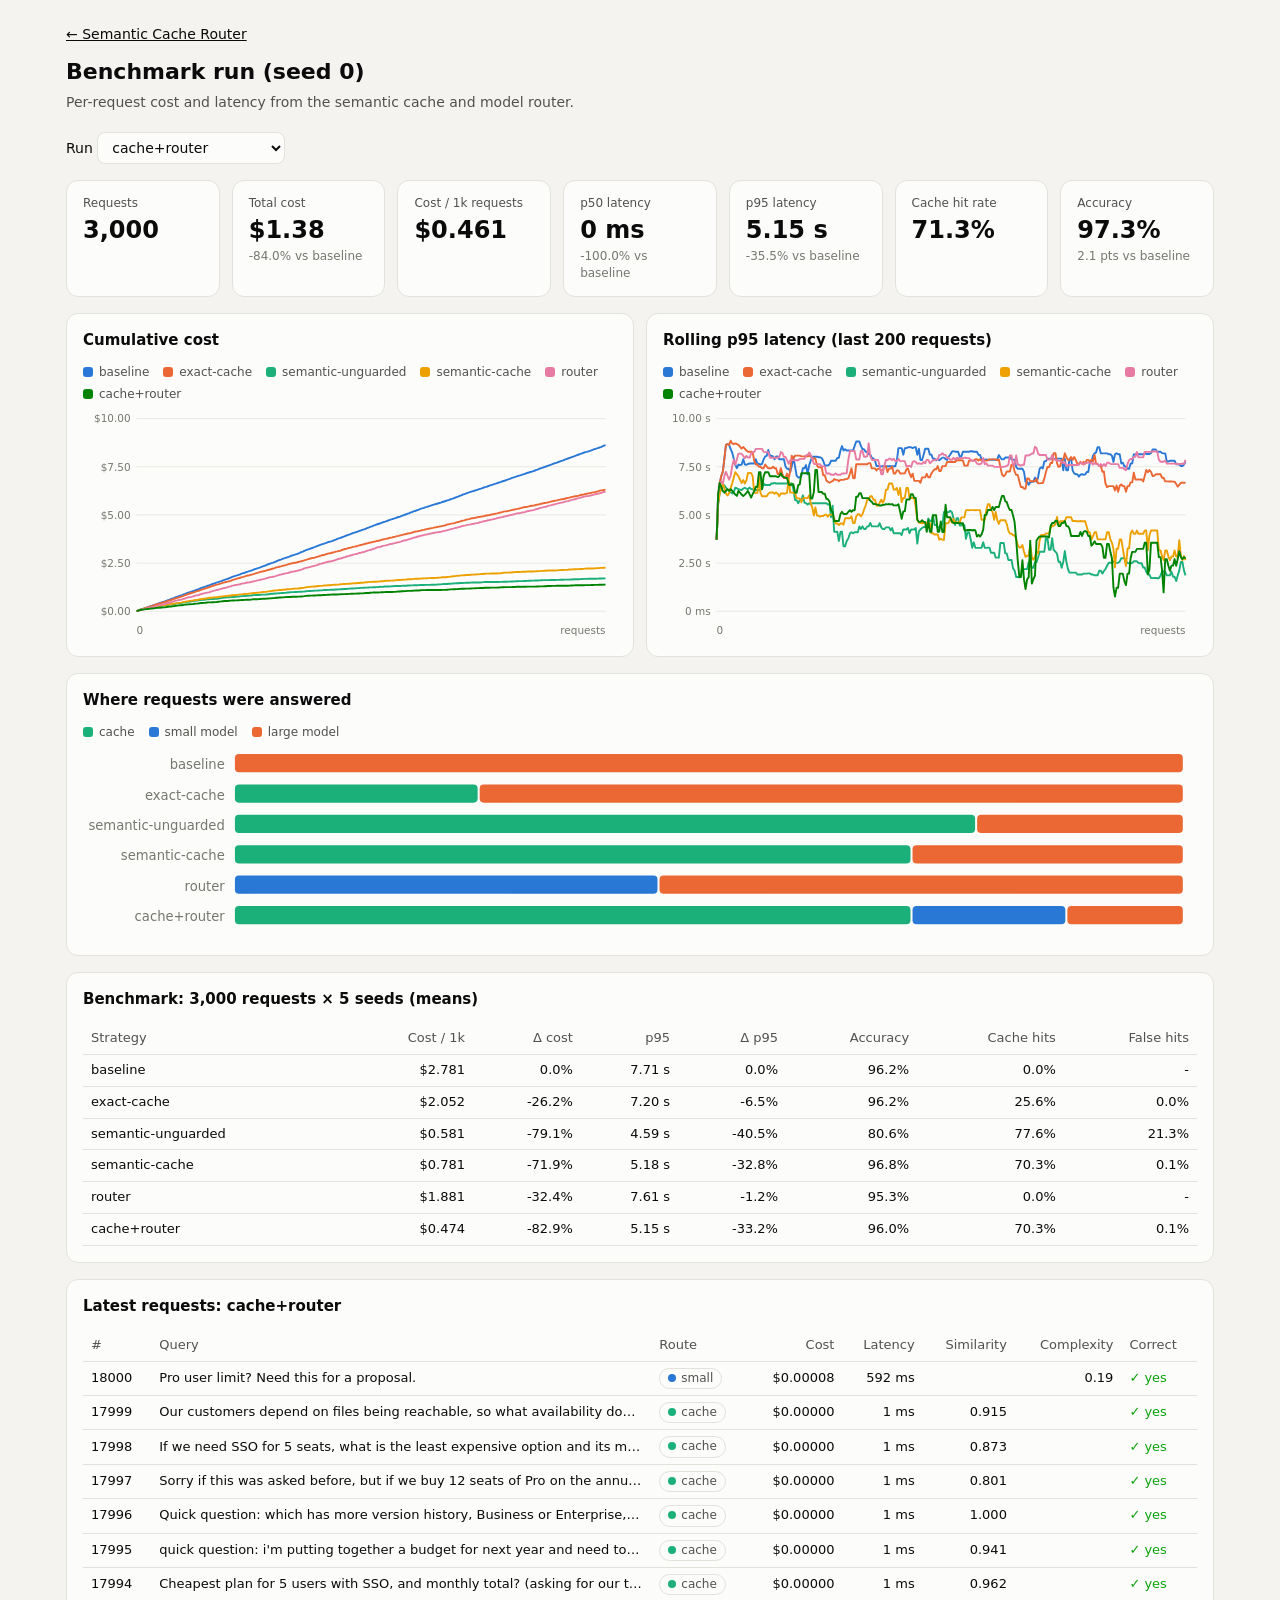
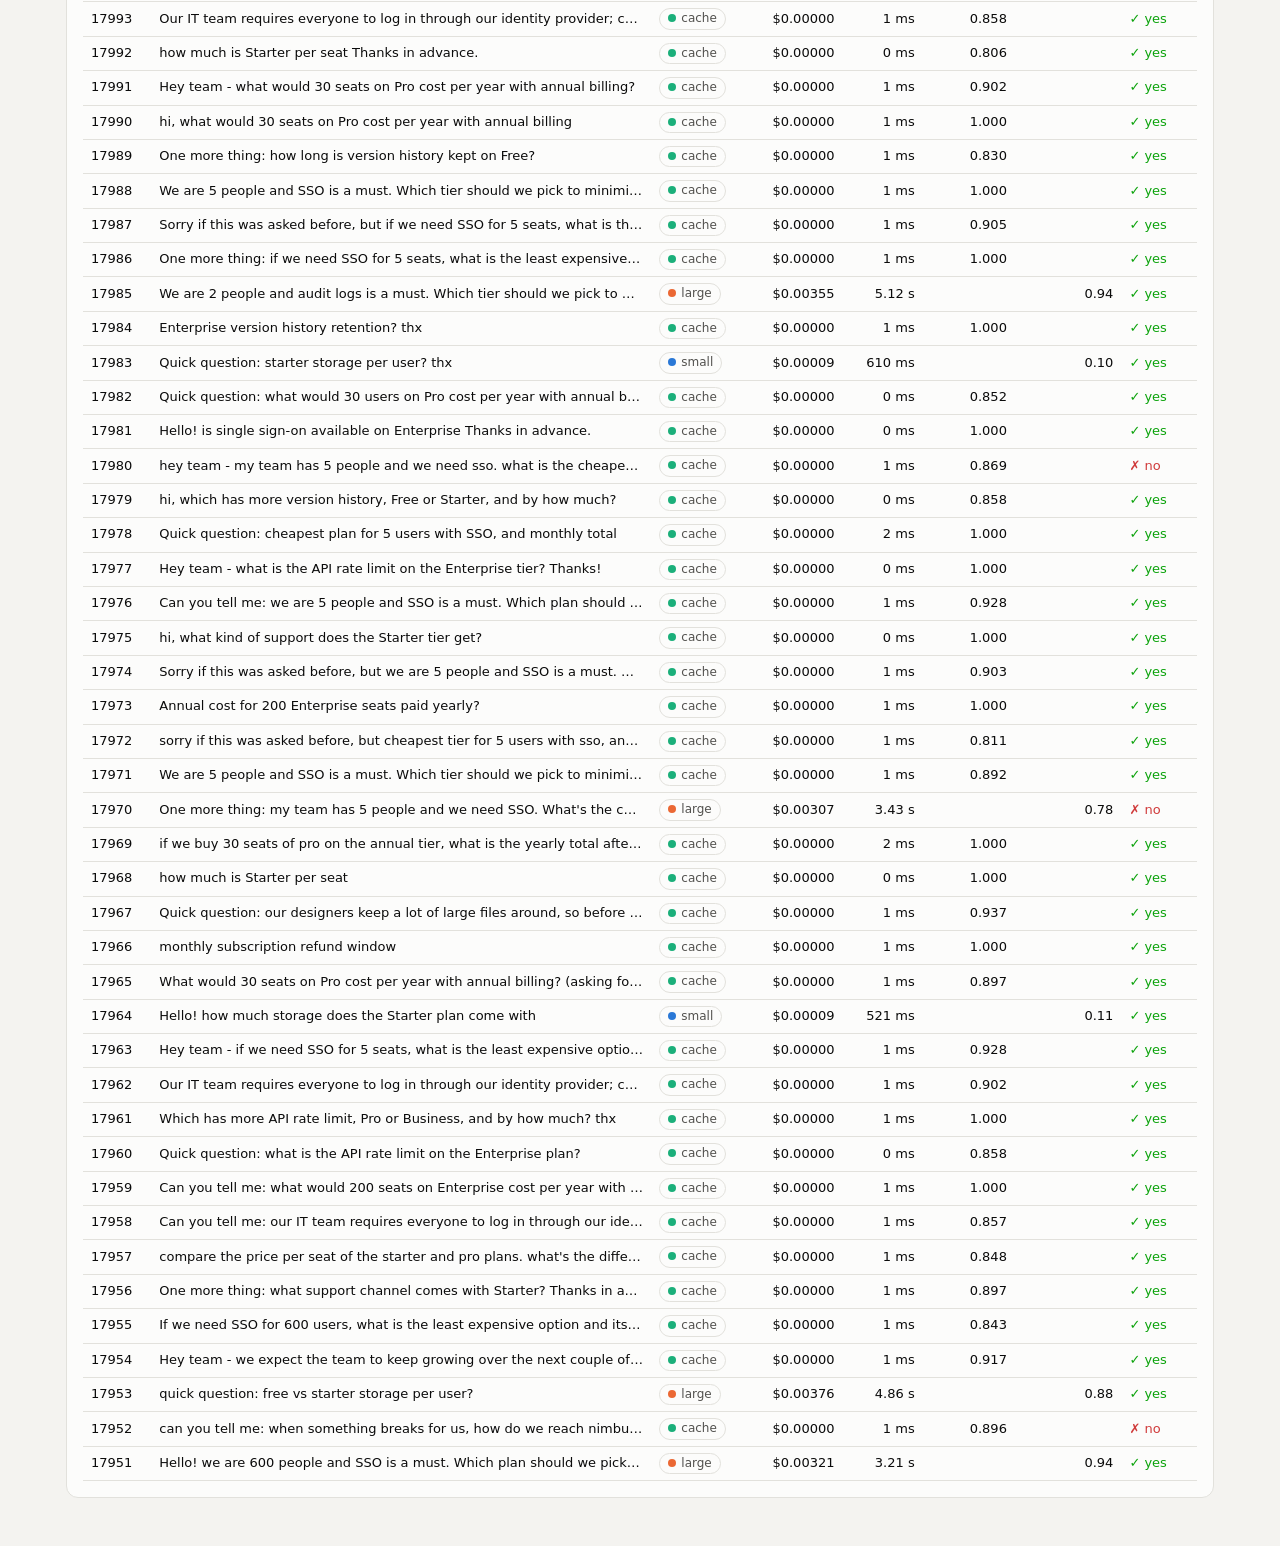
==== site/dashboard.html @ e42f0a1d "Add project website with benchmark, dashboard and articles Static site generated from benchmark resu" ====
<!doctype html>
<html lang="en">
<head>
<meta charset="utf-8">
<meta name="viewport" content="width=device-width, initial-scale=1">
<title>LLM Cost &amp; Latency Dashboard | Semantic Cache Router</title><meta name="description" content="Interactive per-request dashboard: cumulative LLM cost, rolling p95 latency and route mix for six semantic caching and model routing strategies."><meta name="keywords" content="LLM cost dashboard, p95 latency, semantic cache, LLM routing"><link rel="canonical" href="https://semantic-cache-router.vercel.app/dashboard"><meta property="og:title" content="LLM Cost &amp; Latency Dashboard | Semantic Cache Router"><meta property="og:description" content="Interactive per-request dashboard: cumulative LLM cost, rolling p95 latency and route mix for six semantic caching and model routing strategies."><meta property="og:url" content="https://semantic-cache-router.vercel.app/dashboard"><meta property="og:image" content="https://semantic-cache-router.vercel.app/og.png"><meta name="twitter:card" content="summary_large_image"><link rel="icon" href="/favicon.svg" type="image/svg+xml">
<style>
:root {
  color-scheme: light;
  --surface-0: #f4f3f0; --surface-1: #fcfcfb; --border: #e2e1dc;
  --text-primary: #0b0b0b; --text-secondary: #52514e; --text-muted: #77766f;
  --grid: #e8e7e2;
  --s1: #2a78d6; --s2: #eb6834; --s3: #1baf7a; --s4: #eda100; --s5: #e87ba4; --s6: #008300;
  --good: #0ca30c; --critical: #d03b3b;
}
@media (prefers-color-scheme: dark) {
  :root:not([data-theme="light"]) {
    color-scheme: dark;
    --surface-0: #111110; --surface-1: #1a1a19; --border: #2e2e2b;
    --text-primary: #f0efec; --text-secondary: #c3c2b7; --text-muted: #94938a;
    --grid: #2a2a27;
    --s1: #3987e5; --s2: #d95926; --s3: #199e70; --s4: #c98500; --s5: #d55181; --s6: #008300;
  }
}
:root[data-theme="dark"] {
  color-scheme: dark;
  --surface-0: #111110; --surface-1: #1a1a19; --border: #2e2e2b;
  --text-primary: #f0efec; --text-secondary: #c3c2b7; --text-muted: #94938a;
  --grid: #2a2a27;
  --s1: #3987e5; --s2: #d95926; --s3: #199e70; --s4: #c98500; --s5: #d55181; --s6: #008300;
}
* { box-sizing: border-box; }
body { margin: 0; background: var(--surface-0); color: var(--text-primary);
  font: 14px/1.45 system-ui, -apple-system, "Segoe UI", sans-serif; }
main { max-width: 1180px; margin: 0 auto; padding: 24px 16px 48px; }
h1 { font-size: 22px; margin: 0 0 4px; }
h2 { font-size: 15px; margin: 0 0 12px; }
.sub { color: var(--text-secondary); margin: 0 0 20px; }
.controls { display: flex; gap: 12px; align-items: center; flex-wrap: wrap; margin-bottom: 16px; }
select { font: inherit; padding: 6px 10px; border-radius: 8px; border: 1px solid var(--border);
  background: var(--surface-1); color: var(--text-primary); }
.tiles { display: grid; grid-template-columns: repeat(auto-fit, minmax(150px, 1fr)); gap: 12px;
  margin-bottom: 16px; }
.tile, .card { background: var(--surface-1); border: 1px solid var(--border); border-radius: 12px; }
.tile { padding: 14px 16px; }
.tile .label { color: var(--text-secondary); font-size: 12px; }
.tile .value { font-size: 24px; font-weight: 600; font-variant-numeric: tabular-nums; }
.tile .delta { font-size: 12px; color: var(--text-muted); }
.grid2 { display: grid; grid-template-columns: repeat(auto-fit, minmax(340px, 1fr)); gap: 12px;
  margin-bottom: 16px; }
.card { padding: 16px; min-width: 0; }
.legend { display: flex; flex-wrap: wrap; gap: 4px 14px; font-size: 12px;
  color: var(--text-secondary); margin-bottom: 8px; }
.legend span::before { content: ""; display: inline-block; width: 10px; height: 10px;
  border-radius: 3px; margin-right: 6px; background: var(--c); vertical-align: -1px; }
svg { display: block; width: 100%; height: auto; overflow: visible; }
svg text { fill: var(--text-muted); font-size: 11px; }
.tip { position: fixed; pointer-events: none; background: var(--surface-1);
  border: 1px solid var(--border); border-radius: 8px; padding: 8px 10px; font-size: 12px;
  box-shadow: 0 4px 16px rgba(0,0,0,.12); display: none; z-index: 10; }
.table-wrap { overflow-x: auto; }
table { width: 100%; border-collapse: collapse; font-size: 13px; font-variant-numeric: tabular-nums; }
th, td { text-align: left; padding: 6px 8px; border-bottom: 1px solid var(--border); }
th { color: var(--text-secondary); font-weight: 500; }
td.num, th.num { text-align: right; white-space: nowrap; }
td.q { max-width: 420px; overflow: hidden; text-overflow: ellipsis; white-space: nowrap; }
.pill { display: inline-block; padding: 1px 8px; border-radius: 999px; font-size: 12px;
  border: 1px solid var(--border); color: var(--text-secondary); }
.pill::before { content: ""; display: inline-block; width: 8px; height: 8px; border-radius: 50%;
  margin-right: 5px; background: var(--c); }
.ok { color: var(--good); } .bad { color: var(--critical); }
.empty { color: var(--text-secondary); padding: 40px 0; text-align: center; }
</style>
</head>
<body>
<main>
  <p style="margin:0 0 12px"><a href="/" style="color:inherit">← Semantic Cache Router</a></p>
  <h1>Benchmark run (seed 0)</h1>
  <p class="sub">Per-request cost and latency from the semantic cache and model router.</p>
  <div id="app"></div>
</main>
<div class="tip" id="tip"></div>
<script>
const DATA = {"runs": [{"name": "baseline", "summary": {"requests": 3000, "total_cost_usd": 8.62698026, "cost_per_1k_requests_usd": 2.8756600866666666, "p50_latency_ms": 3112.783200328451, "p95_latency_ms": 7983.092606980289, "p99_latency_ms": 10420.175511775326, "mean_latency_ms": 3703.055178938179, "cache_hit_rate": 0.0, "accuracy": 0.952, "by_route": {"large": {"requests": 3000, "cost_usd": 8.626980259999996, "share": 1.0, "p50_latency_ms": 3112.783200328451, "p95_latency_ms": 7983.092606980289}}}, "cum_cost": [[1, 0.00310832], [11, 0.033561379999999995], [21, 0.06275271999999998], [31, 0.09855105999999998], [41, 0.12247163999999998], [51, 0.15293194], [61, 0.17594880000000002], [71, 0.20583674], [81, 0.23282918000000002], [91, 0.26194502000000003], [101, 0.2881687], [111, 0.31661871999999996], [121, 0.34588224000000006], [131, 0.3718065000000001], [141, 0.40384212], [151, 0.4269377], [161, 0.45643132], [172, 0.49096361999999993], [182, 0.5140824999999999], [192, 0.54392458], [202, 0.57841054], [212, 0.6037397999999999], [222, 0.6368068199999999], [232, 0.6656468799999997], [242, 0.6940399599999999], [252, 0.7260031599999999], [262, 0.7539875599999999], [272, 0.7843375799999998], [282, 0.8121248199999999], [292, 0.8431697599999998], [302, 0.8755076999999996], [312, 0.9064594999999996], [322, 0.9398507399999996], [332, 0.9708417199999997], [342, 0.9933485999999997], [352, 1.0164821799999997], [362, 1.0473336199999996], [372, 1.0762548999999992], [382, 1.106274879999999], [392, 1.1306743399999994], [402, 1.1604111199999994], [412, 1.1992505999999994], [422, 1.2296545599999995], [432, 1.2582515799999994], [442, 1.2809529399999995], [452, 1.3121634399999995], [462, 1.3381270799999991], [472, 1.3661365199999993], [482, 1.4014690399999994], [492, 1.4267987399999993], [503, 1.4598056999999993], [513, 1.4873229399999996], [523, 1.51047966], [533, 1.5408704599999994], [543, 1.5665990599999993], [553, 1.5971881799999994], [563, 1.6247713999999995], [573, 1.6534468599999994], [583, 1.6822543599999993], [593, 1.7137546999999993], [603, 1.7438064399999993], [613, 1.7842362399999991], [623, 1.8095207599999992], [633, 1.838141799999999], [643, 1.860625339999999], [653, 1.8876660599999993], [663, 1.9137080599999994], [673, 1.9498992799999992], [683, 1.9736065599999995], [693, 1.9994644199999994], [703, 2.0325101399999994], [713, 2.0528395199999996], [723, 2.0780712999999995], [733, 2.108867019999999], [743, 2.137928799999999], [753, 2.166246959999999], [763, 2.197508439999999], [773, 2.2281850199999993], [783, 2.2541314799999994], [793, 2.28210434], [803, 2.3133046800000012], [813, 2.3405418000000013], [823, 2.371331940000001], [833, 2.403430800000001], [844, 2.4426844800000014], [854, 2.4696469600000013], [864, 2.4946560400000015], [874, 2.5205408600000005], [884, 2.552666100000001], [894, 2.589444580000001], [904, 2.6233884200000017], [914, 2.656320280000002], [924, 2.6848566400000013], [934, 2.7182274600000023], [944, 2.7444844400000035], [954, 2.772937860000003], [964, 2.801894120000003], [974, 2.8280637200000034], [984, 2.858883980000004], [994, 2.8904276800000033], [1004, 2.9129555600000034], [1014, 2.938047920000004], [1024, 2.9657621400000043], [1034, 2.992993560000005], [1044, 3.025677100000005], [1054, 3.062463780000005], [1064, 3.0977238600000057], [1074, 3.1362538600000063], [1084, 3.169209920000007], [1094, 3.1986806800000065], [1104, 3.2285858800000065], [1114, 3.2555414800000064], [1124, 3.2838509000000067], [1134, 3.3096361400000065], [1144, 3.343678320000006], [1154, 3.3757870200000064], [1164, 3.4059021400000056], [1175, 3.4395524400000057], [1185, 3.4692476000000054], [1195, 3.499743440000006], [1205, 3.5253669400000063], [1215, 3.553084760000006], [1225, 3.5846348000000066], [1235, 3.6072576600000064], [1245, 3.630776180000007], [1255, 3.6580684400000076], [1265, 3.6863784400000075], [1275, 3.719040880000008], [1285, 3.7530561800000077], [1295, 3.782817460000008], [1305, 3.809407900000009], [1315, 3.8403059800000086], [1325, 3.873013100000009], [1335, 3.905299900000009], [1345, 3.9367361600000095], [1355, 3.9642178000000095], [1365, 3.996998980000009], [1375, 4.02377510000001], [1385, 4.057076200000009], [1395, 4.080678500000008], [1405, 4.10774228000001], [1415, 4.1365255800000105], [1425, 4.16895664000001], [1435, 4.19328218000001], [1445, 4.22295688000001], [1455, 4.24960700000001], [1465, 4.2844343600000085], [1475, 4.315753420000009], [1485, 4.3486067800000106], [1495, 4.381250780000011], [1506, 4.40822972000001], [1516, 4.44259932000001], [1526, 4.47174868000001], [1536, 4.50357292000001], [1546, 4.530984260000008], [1556, 4.555138800000008], [1566, 4.58921088000001], [1576, 4.61883450000001], [1586, 4.64465076000001], [1596, 4.667660780000012], [1606, 4.696574020000012], [1616, 4.726491920000012], [1626, 4.756570180000012], [1636, 4.782967400000013], [1646, 4.810640560000012], [1656, 4.831791060000013], [1666, 4.866940620000014], [1676, 4.889561140000012], [1686, 4.917102480000011], [1696, 4.94723886000001], [1706, 4.97869814000001], [1716, 5.010254060000011], [1726, 5.032395800000011], [1736, 5.064783040000012], [1746, 5.096218240000012], [1756, 5.126672220000012], [1766, 5.161020760000014], [1776, 5.193140220000013], [1786, 5.218809380000013], [1796, 5.2497227400000135], [1806, 5.277759420000013], [1816, 5.309809640000013], [1826, 5.337021180000013], [1837, 5.367716140000014], [1847, 5.394126580000014], [1857, 5.416370420000013], [1867, 5.440378020000013], [1877, 5.466086740000013], [1887, 5.495244840000012], [1897, 5.519650960000012], [1907, 5.544602780000012], [1917, 5.570901280000012], [1927, 5.593479780000012], [1937, 5.619202420000011], [1947, 5.645627860000011], [1957, 5.6709850200000105], [1967, 5.698040300000011], [1977, 5.72291958000001], [1987, 5.75422850000001], [1997, 5.773476920000009], [2007, 5.806360980000008], [2017, 5.836220780000008], [2027, 5.860270060000007], [2037, 5.890063740000007], [2047, 5.920091660000007], [2057, 5.949126280000006], [2067, 5.986434740000006], [2077, 6.017015300000008], [2087, 6.054801660000008], [2097, 6.081760520000008], [2107, 6.109646980000009], [2117, 6.146142540000009], [2127, 6.168432420000007], [2137, 6.196749620000008], [2147, 6.223172120000007], [2157, 6.243990160000007], [2168, 6.271315700000009], [2178, 6.29949230000001], [2188, 6.326724040000009], [2198, 6.354685540000009], [2208, 6.381239000000009], [2218, 6.4108768000000085], [2228, 6.442309240000008], [2238, 6.4627095800000065], [2248, 6.491233080000007], [2258, 6.519040860000006], [2268, 6.545864320000006], [2278, 6.570739080000004], [2288, 6.597163920000005], [2298, 6.625885140000005], [2308, 6.655826880000004], [2318, 6.682911760000002], [2328, 6.7084515200000014], [2338, 6.7355943000000025], [2348, 6.760873100000001], [2358, 6.789500420000001], [2368, 6.82055064], [2378, 6.84452182], [2388, 6.8736204], [2398, 6.905841420000001], [2408, 6.933694040000002], [2418, 6.957944080000001], [2428, 6.990529240000001], [2438, 7.018537380000001], [2448, 7.0396698], [2458, 7.0646245], [2468, 7.092927400000001], [2478, 7.11973346], [2488, 7.147226959999999], [2498, 7.179079339999999], [2509, 7.205090439999998], [2519, 7.228840779999997], [2529, 7.2517849599999975], [2539, 7.276910579999998], [2549, 7.305693419999997], [2559, 7.338382339999997], [2569, 7.365998339999996], [2579, 7.4000536799999965], [2589, 7.429098619999997], [2599, 7.458264719999995], [2609, 7.4879357999999945], [2619, 7.512845799999996], [2629, 7.545591239999995], [2639, 7.576680479999996], [2649, 7.605586699999996], [2659, 7.635147619999997], [2669, 7.666640439999998], [2679, 7.692802179999998], [2689, 7.720240979999997], [2699, 7.7495967799999965], [2709, 7.778163459999996], [2719, 7.808020519999997], [2729, 7.8375562999999975], [2739, 7.877653299999997], [2749, 7.903392219999999], [2759, 7.928266859999998], [2769, 7.954752539999998], [2779, 7.987429619999999], [2789, 8.018294599999995], [2799, 8.045149479999996], [2809, 8.076242399999996], [2819, 8.107077739999998], [2829, 8.13784762], [2840, 8.168878099999999], [2850, 8.198120059999997], [2860, 8.230143639999996], [2870, 8.255860279999997], [2880, 8.278640199999995], [2890, 8.301729079999996], [2900, 8.326930499999996], [2910, 8.354769159999996], [2920, 8.384277579999996], [2930, 8.418980099999995], [2940, 8.447592059999995], [2950, 8.469612859999994], [2960, 8.499719939999995], [2970, 8.524384419999999], [2980, 8.56163412], [2990, 8.597611339999998], [3000, 8.626980259999996]], "rolling_p95": [[1, 3712.401419894063], [11, 5599.016020590376], [21, 6629.728215336537], [31, 7020.036491105624], [41, 7238.797051159748], [51, 7936.824591654262], [61, 8634.852132148775], [71, 8673.06841781809], [81, 8634.852132148775], [91, 8432.14703053267], [101, 8229.441928916565], [111, 7920.488437467292], [121, 7611.534946018019], [131, 7427.582810319258], [141, 7611.534946018019], [151, 7591.848128237771], [161, 7611.534946018019], [172, 7889.593088322357], [182, 7611.428981977508], [192, 7610.369341572399], [202, 7642.430295162935], [212, 7668.579513564418], [222, 7668.579513564418], [232, 7668.579513564418], [242, 7668.579513564418], [252, 7890.476440962552], [262, 7651.241243475753], [272, 7651.241243475753], [282, 7610.897903901022], [292, 7651.241243475753], [302, 7890.476440962552], [312, 8039.5104712191205], [322, 8070.725671982742], [332, 8378.159724560923], [342, 8070.725671982742], [352, 8070.725671982742], [362, 8039.5104712191205], [372, 7890.476440962552], [382, 8039.5104712191205], [392, 8039.5104712191205], [402, 7890.476440962552], [412, 7890.476440962552], [422, 7890.476440962552], [432, 7890.476440962552], [442, 7511.888724481954], [452, 7401.887179293041], [462, 7401.887179293041], [472, 7234.61985756295], [482, 7519.884122324963], [492, 7996.014113200492], [503, 7517.433050177444], [513, 7042.12164494848], [523, 6947.1577122553945], [533, 6947.1577122553945], [543, 7042.12164494848], [553, 7426.946652497008], [563, 7426.946652497008], [573, 7588.017095973934], [583, 7107.85423271314], [593, 7586.125317817731], [603, 7810.663116937853], [613, 8026.109201941712], [623, 8026.109201941712], [633, 8026.109201941712], [643, 8026.109201941712], [653, 7995.146993091984], [663, 7995.146993091984], [673, 7957.619256085104], [683, 7810.663116937853], [693, 7568.943367179168], [703, 7568.943367179168], [713, 7568.943367179168], [723, 7621.635449428129], [733, 7810.663116937853], [743, 7810.663116937853], [753, 7810.663116937853], [763, 7810.663116937853], [773, 7956.09871015697], [783, 7972.21885906527], [793, 8348.29856554459], [803, 8574.667362930988], [813, 8348.29856554459], [823, 8415.506942074044], [833, 8340.06702587786], [844, 8340.06702587786], [854, 8340.06702587786], [864, 8340.06702587786], [874, 8340.06702587786], [884, 8583.854208709192], [894, 8812.03606140497], [904, 8812.03606140497], [914, 8812.03606140497], [924, 8585.023815027918], [934, 8415.506942074044], [944, 8415.506942074044], [954, 8280.508506315813], [964, 8280.508506315813], [974, 8143.949616259082], [984, 8143.949616259082], [994, 7955.240262703966], [1004, 7932.925501580236], [1014, 7821.796004131992], [1024, 7543.602544493533], [1034, 7543.602544493533], [1044, 7523.3662018814575], [1054, 7520.611842031915], [1064, 7523.3662018814575], [1074, 7530.468972552118], [1084, 7530.468972552118], [1094, 7523.3662018814575], [1104, 7526.725767915729], [1114, 7526.725767915729], [1124, 7526.725767915729], [1134, 7526.725767915729], [1144, 7527.762512423191], [1154, 7840.572630348882], [1164, 8472.425819655367], [1175, 8472.425819655367], [1185, 8472.425819655367], [1195, 8127.177685753542], [1205, 8472.425819655367], [1215, 8472.425819655367], [1225, 8515.954615548], [1235, 8515.954615548], [1245, 8515.954615548], [1255, 8472.425819655367], [1265, 8515.954615548], [1275, 8515.954615548], [1285, 8125.319287362984], [1295, 8437.116250234745], [1305, 7851.709840463226], [1315, 7851.709840463226], [1325, 8131.165038895538], [1335, 8433.383101035672], [1345, 8433.383101035672], [1355, 8433.383101035672], [1365, 8131.165038895538], [1375, 8131.165038895538], [1385, 7914.967511734429], [1395, 7914.967511734429], [1405, 7842.46610177678], [1415, 7909.913248364067], [1425, 7842.46610177678], [1435, 7907.887566073264], [1445, 7975.701745978216], [1455, 7975.701745978216], [1465, 7907.887566073264], [1475, 7850.335114202254], [1485, 8019.243972873845], [1495, 8124.722124051555], [1506, 8281.566593785275], [1516, 8310.60856344051], [1526, 8281.566593785275], [1536, 8281.566593785275], [1546, 8281.566593785275], [1556, 8027.498944965091], [1566, 8027.498944965091], [1576, 8281.566593785275], [1586, 8281.566593785275], [1596, 8281.566593785275], [1606, 8281.566593785275], [1616, 8281.566593785275], [1626, 8308.929973638156], [1636, 8308.929973638156], [1646, 8281.566593785275], [1656, 8281.566593785275], [1666, 8281.566593785275], [1676, 8118.563016309856], [1686, 8118.563016309856], [1696, 7867.294243885002], [1706, 7867.294243885002], [1716, 7867.294243885002], [1726, 7877.536588918141], [1736, 7862.156775778858], [1746, 7862.156775778858], [1756, 7862.156775778858], [1766, 7877.536588918141], [1776, 7862.156775778858], [1786, 7860.3743165777205], [1796, 7877.536588918141], [1806, 8110.163678180861], [1816, 7982.010441595948], [1826, 7883.862552224676], [1837, 7883.862552224676], [1847, 7982.010441595948], [1857, 7982.010441595948], [1867, 7982.010441595948], [1877, 7982.010441595948], [1887, 7883.862552224676], [1897, 7872.732066249184], [1907, 7872.732066249184], [1917, 7485.319615002515], [1927, 7401.27965480249], [1937, 7401.27965480249], [1947, 7401.27965480249], [1957, 7401.27965480249], [1967, 7232.400168629765], [1977, 6722.821591350956], [1987, 6722.821591350956], [1997, 6568.442441043557], [2007, 6697.626758583349], [2017, 6722.821591350956], [2027, 6722.821591350956], [2037, 6939.647052924378], [2047, 6722.821591350956], [2057, 6939.647052924378], [2067, 7399.917435074363], [2077, 7480.714902943099], [2087, 7415.685328583861], [2097, 7781.024025373674], [2107, 7781.024025373674], [2117, 7919.563571734591], [2127, 7919.563571734591], [2137, 7919.563571734591], [2147, 7919.563571734591], [2157, 7919.563571734591], [2168, 7924.465431205172], [2178, 7924.465431205172], [2188, 7924.465431205172], [2198, 7924.465431205172], [2208, 7922.62020859236], [2218, 7315.324721765138], [2228, 7921.886141519654], [2238, 7315.324721765138], [2248, 7315.324721765138], [2258, 7921.886141519654], [2268, 7921.886141519654], [2278, 7315.324721765138], [2288, 7151.7068764000205], [2298, 7115.938092253199], [2308, 7115.938092253199], [2318, 6990.798088322375], [2328, 7089.311745488671], [2338, 7115.938092253199], [2348, 7089.311745488671], [2358, 7095.120048950628], [2368, 7229.93365017605], [2378, 7229.93365017605], [2388, 7724.544706470666], [2398, 7742.282778177241], [2408, 8075.949258654403], [2418, 8197.379984135203], [2428, 8248.135519093226], [2438, 8519.833991400574], [2448, 8519.833991400574], [2458, 8197.379984135203], [2468, 8197.379984135203], [2478, 8197.379984135203], [2488, 8197.379984135203], [2498, 8197.379984135203], [2509, 8150.279587719632], [2519, 8150.279587719632], [2529, 8073.574764108201], [2539, 7751.285023333477], [2549, 8150.279587719632], [2559, 8197.379984135203], [2569, 8150.279587719632], [2579, 8150.279587719632], [2589, 7675.660321491492], [2599, 7715.29010264365], [2609, 7513.4434338908195], [2619, 7513.4434338908195], [2629, 7399.576904964079], [2639, 7399.576904964079], [2649, 7672.656088454176], [2659, 7672.656088454176], [2669, 8138.8274235436365], [2679, 8148.278364282963], [2689, 8148.278364282963], [2699, 8148.278364282963], [2709, 8148.278364282963], [2719, 8148.278364282963], [2729, 8148.278364282963], [2739, 8220.09005928932], [2749, 8165.029405999666], [2759, 8165.029405999666], [2769, 8165.029405999666], [2779, 8211.724207380625], [2789, 8397.537350782319], [2799, 8397.537350782319], [2809, 8397.537350782319], [2819, 8283.299022758209], [2829, 8283.299022758209], [2840, 8283.299022758209], [2850, 8206.151971795605], [2860, 8196.359261037007], [2870, 8196.359261037007], [2880, 7775.263374223223], [2890, 7775.263374223223], [2900, 7810.940836591911], [2910, 7810.940836591911], [2920, 7810.940836591911], [2930, 7810.940836591911], [2940, 7632.4796779359685], [2950, 7632.4796779359685], [2960, 7620.252196274192], [2970, 7544.431171936803], [2980, 7544.431171936803], [2990, 7620.252196274192], [3000, 7760.735731387766]], "routes": {"large": 3000}, "recent": [{"id": 3000, "query": "Pro user limit? Need this for a proposal.", "route": "large", "cost_usd": 0.0019982000000000003, "latency_ms": 2418.8424859570123, "similarity": null, "complexity": null, "correct": 1}, {"id": 2999, "query": "Our customers depend on files being reachable, so what availability does Nimbus commit to contractually on the Free tier", "route": "large", "cost_usd": 0.0017886, "latency_ms": 2093.3729666285435, "similarity": null, "complexity": null, "correct": 1}, {"id": 2998, "query": "If we need SSO for 5 seats, what is the least expensive option and its monthly bill? thx", "route": "large", "cost_usd": 0.00437444, "latency_ms": 11819.661156004277, "similarity": null, "complexity": null, "correct": 1}, {"id": 2997, "query": "Sorry if this was asked before, but if we buy 12 seats of Pro on the annual plan, what is the yearly total after the discount? (asking for our team)", "route": "large", "cost_usd": 0.00361874, "latency_ms": 5088.812457098481, "similarity": null, "complexity": null, "correct": 1}, {"id": 2996, "query": "Quick question: which has more version history, Business or Enterprise, and by how much?", "route": "large", "cost_usd": 0.00246344, "latency_ms": 2376.8500289367084, "similarity": null, "complexity": null, "correct": 1}, {"id": 2995, "query": "quick question: i'm putting together a budget for next year and need to know what nimbus charges per user per month on the pro tier. need this for a proposal.", "route": "large", "cost_usd": 0.0020558, "latency_ms": 1491.023378080777, "similarity": null, "complexity": null, "correct": 1}, {"id": 2994, "query": "Cheapest plan for 5 users with SSO, and monthly total? (asking for our team)", "route": "large", "cost_usd": 0.00486038, "latency_ms": 7900.192300213948, "similarity": null, "complexity": null, "correct": 1}, {"id": 2993, "query": "Our IT team requires everyone to log in through our identity provider; can we set up single sign-on on the Enterprise plan? Thanks in advance.", "route": "large", "cost_usd": 0.00234672, "latency_ms": 2651.4891187932517, "similarity": null, "complexity": null, "correct": 1}, {"id": 2992, "query": "how much is Starter per seat Thanks in advance.", "route": "large", "cost_usd": 0.0018242400000000002, "latency_ms": 1653.6142616467257, "similarity": null, "complexity": null, "correct": 1}, {"id": 2991, "query": "Hey team - what would 30 seats on Pro cost per year with annual billing?", "route": "large", "cost_usd": 0.0040383599999999995, "latency_ms": 9505.064574508873, "similarity": null, "complexity": null, "correct": 1}, {"id": 2990, "query": "hi, what would 30 seats on Pro cost per year with annual billing", "route": "large", "cost_usd": 0.00394232, "latency_ms": 6127.21045794895, "similarity": null, "complexity": null, "correct": 1}, {"id": 2989, "query": "One more thing: how long is version history kept on Free?", "route": "large", "cost_usd": 0.00201028, "latency_ms": 1631.6460249140537, "similarity": null, "complexity": null, "correct": 1}, {"id": 2988, "query": "We are 5 people and SSO is a must. Which tier should we pick to minimise price, and how much is that each month?", "route": "large", "cost_usd": 0.0037325600000000002, "latency_ms": 4233.177933648572, "similarity": null, "complexity": null, "correct": 1}, {"id": 2987, "query": "Sorry if this was asked before, but if we need SSO for 5 seats, what is the least expensive option and its monthly bill (asking for our team)", "route": "large", "cost_usd": 0.005388700000000001, "latency_ms": 7759.160119996972, "similarity": null, "complexity": null, "correct": 1}, {"id": 2986, "query": "One more thing: if we need SSO for 5 seats, what is the least expensive option and its monthly bill?", "route": "large", "cost_usd": 0.0044075, "latency_ms": 8251.266254483242, "similarity": null, "complexity": null, "correct": 1}, {"id": 2985, "query": "We are 2 people and audit logs is a must. Which tier should we pick to minimise price, and how much is that each month? (asking for our team)", "route": "large", "cost_usd": 0.0038497, "latency_ms": 5061.4257343750305, "similarity": null, "complexity": null, "correct": 1}, {"id": 2984, "query": "Enterprise version history retention? thx", "route": "large", "cost_usd": 0.0024272, "latency_ms": 3268.933685734822, "similarity": null, "complexity": null, "correct": 1}, {"id": 2983, "query": "Quick question: starter storage per user? thx", "route": "large", "cost_usd": 0.00174622, "latency_ms": 1775.331670336218, "similarity": null, "complexity": null, "correct": 1}, {"id": 2982, "query": "Quick question: what would 30 users on Pro cost per year with annual billing? thx", "route": "large", "cost_usd": 0.0065074, "latency_ms": 6487.507498258149, "similarity": null, "complexity": null, "correct": 1}, {"id": 2981, "query": "Hello! is single sign-on available on Enterprise Thanks in advance.", "route": "large", "cost_usd": 0.0019653400000000003, "latency_ms": 1686.020641576172, "similarity": null, "complexity": null, "correct": 1}, {"id": 2980, "query": "hey team - my team has 5 people and we need sso. what is the cheapest plan that works and what would it cost per month? thanks in advance.", "route": "large", "cost_usd": 0.00530468, "latency_ms": 8742.936658112634, "similarity": null, "complexity": null, "correct": 1}, {"id": 2979, "query": "hi, which has more version history, Free or Starter, and by how much?", "route": "large", "cost_usd": 0.00374434, "latency_ms": 9058.282083166932, "similarity": null, "complexity": null, "correct": 1}, {"id": 2978, "query": "Quick question: cheapest plan for 5 users with SSO, and monthly total", "route": "large", "cost_usd": 0.00440734, "latency_ms": 6019.961534717029, "similarity": null, "complexity": null, "correct": 1}, {"id": 2977, "query": "Hey team - what is the API rate limit on the Enterprise tier? Thanks!", "route": "large", "cost_usd": 0.00217234, "latency_ms": 1478.5699672466133, "similarity": null, "complexity": null, "correct": 1}, {"id": 2976, "query": "Can you tell me: we are 5 people and SSO is a must. Which plan should we pick to minimise cost, and how much is that each month?", "route": "large", "cost_usd": 0.00467464, "latency_ms": 6113.691992638496, "similarity": null, "complexity": null, "correct": 1}, {"id": 2975, "query": "hi, what kind of support does the Starter tier get?", "route": "large", "cost_usd": 0.0020462600000000003, "latency_ms": 2041.4870375666308, "similarity": null, "complexity": null, "correct": 1}, {"id": 2974, "query": "Sorry if this was asked before, but we are 5 people and SSO is a must. Which plan should we pick to minimise price, and how much is that each month?", "route": "large", "cost_usd": 0.00425474, "latency_ms": 6449.156333176629, "similarity": null, "complexity": null, "correct": 1}, {"id": 2973, "query": "Annual cost for 200 Enterprise seats paid yearly?", "route": "large", "cost_usd": 0.0044522400000000005, "latency_ms": 4297.08716845101, "similarity": null, "complexity": null, "correct": 1}, {"id": 2972, "query": "sorry if this was asked before, but cheapest tier for 5 users with sso, and monthly total? (asking for our team)", "route": "large", "cost_usd": 0.0032825600000000003, "latency_ms": 5162.170855324762, "similarity": null, "complexity": null, "correct": 1}, {"id": 2971, "query": "We are 5 people and SSO is a must. Which tier should we pick to minimise cost, and how much is that each month thx", "route": "large", "cost_usd": 0.00291056, "latency_ms": 4677.773279066681, "similarity": null, "complexity": null, "correct": 1}, {"id": 2970, "query": "One more thing: my team has 5 people and we need SSO. What's the cheapest plan that works and what would it cost per month? Thanks in advance.", "route": "large", "cost_usd": 0.00340272, "latency_ms": 4396.247625025049, "similarity": null, "complexity": null, "correct": 1}, {"id": 2969, "query": "if we buy 30 seats of pro on the annual tier, what is the yearly total after the discount?", "route": "large", "cost_usd": 0.00355844, "latency_ms": 5963.443210189374, "similarity": null, "complexity": null, "correct": 1}, {"id": 2968, "query": "how much is Starter per seat", "route": "large", "cost_usd": 0.00252914, "latency_ms": 2994.2011576594255, "similarity": null, "complexity": null, "correct": 1}, {"id": 2967, "query": "Quick question: our designers keep a lot of large files around, so before we sign up I'd like to confirm how many gigabytes each user gets on the Pro plan. Need this for a proposal.", "route": "large", "cost_usd": 0.0015909000000000001, "latency_ms": 1473.768839914958, "similarity": null, "complexity": null, "correct": 1}, {"id": 2966, "query": "monthly subscription refund window", "route": "large", "cost_usd": 0.00141316, "latency_ms": 2172.6615568239918, "similarity": null, "complexity": null, "correct": 1}, {"id": 2965, "query": "What would 30 seats on Pro cost per year with annual billing? (asking for our team)", "route": "large", "cost_usd": 0.0029224200000000002, "latency_ms": 3918.3282663229306, "similarity": null, "complexity": null, "correct": 1}, {"id": 2964, "query": "Hello! how much storage does the Starter plan come with", "route": "large", "cost_usd": 0.00179428, "latency_ms": 1635.7814134541252, "similarity": null, "complexity": null, "correct": 1}, {"id": 2963, "query": "Hey team - if we need SSO for 5 seats, what is the least expensive option and its monthly bill?", "route": "large", "cost_usd": 0.00235548, "latency_ms": 2911.7105664789124, "similarity": null, "complexity": null, "correct": 1}, {"id": 2962, "query": "Our IT team requires everyone to log in through our identity provider; can we set up single sign-on on the Enterprise plan", "route": "large", "cost_usd": 0.0019896, "latency_ms": 2591.6787418118797, "similarity": null, "complexity": null, "correct": 1}, {"id": 2961, "query": "Which has more API rate limit, Pro or Business, and by how much? thx", "route": "large", "cost_usd": 0.0031083400000000002, "latency_ms": 2942.653181275908, "similarity": null, "complexity": null, "correct": 1}, {"id": 2960, "query": "Quick question: what is the API rate limit on the Enterprise plan?", "route": "large", "cost_usd": 0.0018603200000000002, "latency_ms": 1485.5638638091639, "similarity": null, "complexity": null, "correct": 1}, {"id": 2959, "query": "Can you tell me: what would 200 seats on Enterprise cost per year with annual billing?", "route": "large", "cost_usd": 0.00372944, "latency_ms": 5873.9242915875175, "similarity": null, "complexity": null, "correct": 1}, {"id": 2958, "query": "Can you tell me: our IT team requires everyone to log in through our identity provider; can we set up single sign-on on the Enterprise plan thx", "route": "large", "cost_usd": 0.00204972, "latency_ms": 2393.661661738129, "similarity": null, "complexity": null, "correct": 1}, {"id": 2957, "query": "compare the price per seat of the starter and pro plans. what's the difference? (asking for our team)", "route": "large", "cost_usd": 0.0045365, "latency_ms": 5733.575043518791, "similarity": null, "complexity": null, "correct": 1}, {"id": 2956, "query": "One more thing: what support channel comes with Starter? Thanks in advance.", "route": "large", "cost_usd": 0.0017673799999999998, "latency_ms": 1212.5431335219648, "similarity": null, "complexity": null, "correct": 1}, {"id": 2955, "query": "If we need SSO for 600 users, what is the least expensive option and its monthly bill? Thanks!", "route": "large", "cost_usd": 0.0043054799999999996, "latency_ms": 5431.717134072374, "similarity": null, "complexity": null, "correct": 1}, {"id": 2954, "query": "Hey team - we expect the team to keep growing over the next couple of years, so what's the most users we could have on the Free plan Need this for a proposal.", "route": "large", "cost_usd": 0.0021428, "latency_ms": 1697.495300376506, "similarity": null, "complexity": null, "correct": 1}, {"id": 2953, "query": "quick question: free vs starter storage per user?", "route": "large", "cost_usd": 0.00314424, "latency_ms": 4512.376164351188, "similarity": null, "complexity": null, "correct": 1}, {"id": 2952, "query": "can you tell me: when something breaks for us, how do we reach nimbus support on starter and how fast do they reply thx", "route": "large", "cost_usd": 0.0022475999999999998, "latency_ms": 2711.2685596656866, "similarity": null, "complexity": null, "correct": 1}, {"id": 2951, "query": "Hello! we are 600 people and SSO is a must. Which plan should we pick to minimise cost, and how much is that each month?", "route": "large", "cost_usd": 0.0043235999999999995, "latency_ms": 6813.762731305917, "similarity": null, "complexity": null, "correct": 1}]}, {"name": "exact-cache", "summary": {"requests": 3000, "total_cost_usd": 6.31661126, "cost_per_1k_requests_usd": 2.1055370866666667, "p50_latency_ms": 2038.7305483555563, "p95_latency_ms": 7402.656349379849, "p99_latency_ms": 9589.815837873515, "mean_latency_ms": 2675.8882822704018, "cache_hit_rate": 0.25766666666666665, "accuracy": 0.9533333333333334, "by_route": {"large": {"requests": 2227, "cost_usd": 6.316313000000012, "share": 0.7423333333333333, "p50_latency_ms": 2967.5579384436714, "p95_latency_ms": 7865.219447904715}, "cache": {"requests": 773, "cost_usd": 0.0002982599999999998, "share": 0.25766666666666665, "p50_latency_ms": 0.2554330001203198, "p95_latency_ms": 0.45317459994294035}}}, "cum_cost": [[1, 0.00310832], [11, 0.033561379999999995], [21, 0.06275271999999998], [31, 0.09855105999999998], [41, 0.12247163999999998], [51, 0.15293194], [61, 0.17594880000000002], [71, 0.19641074], [81, 0.22238317999999999], [91, 0.25464302], [101, 0.2792767], [111, 0.3040937199999999], [121, 0.3391922399999999], [131, 0.3633314999999999], [141, 0.3878101199999999], [151, 0.41006869999999984], [161, 0.4259633199999998], [172, 0.4608706199999998], [182, 0.4824714999999997], [192, 0.5024975799999997], [202, 0.5326395399999996], [212, 0.5574887999999995], [222, 0.5848018199999994], [232, 0.6128618799999992], [242, 0.6446599599999993], [252, 0.6732631599999993], [262, 0.6991655599999992], [272, 0.7243585799999992], [282, 0.7453508199999992], [292, 0.7706687599999992], [302, 0.8037566999999991], [312, 0.8369284999999991], [322, 0.8675447399999989], [332, 0.8960757199999988], [342, 0.9197405999999988], [352, 0.9442241799999987], [362, 0.9712086199999989], [372, 0.995350899999999], [382, 1.0287908799999985], [392, 1.0457473399999986], [402, 1.0723911199999983], [412, 1.1070905999999987], [422, 1.1355295599999988], [432, 1.165281579999999], [442, 1.1858619399999986], [452, 1.2166824399999985], [462, 1.2430360799999987], [472, 1.2733105199999986], [482, 1.3032190399999983], [492, 1.3205897399999984], [503, 1.3498856999999984], [513, 1.3791939399999986], [523, 1.3978296599999989], [533, 1.425835459999999], [543, 1.4523620599999987], [553, 1.4783491799999988], [563, 1.4986633999999985], [573, 1.5180688599999987], [583, 1.535149359999999], [593, 1.560232699999999], [603, 1.5802404399999987], [613, 1.6136952399999989], [623, 1.639420759999999], [633, 1.6690017999999993], [643, 1.6926253399999993], [653, 1.7141490599999991], [663, 1.7399660599999989], [673, 1.7745372799999988], [683, 1.788686559999999], [693, 1.8081304199999992], [703, 1.8327971399999994], [713, 1.8567865199999996], [723, 1.8719922999999992], [733, 1.893617019999999], [743, 1.9121517999999993], [753, 1.9378269599999993], [763, 1.9678044399999997], [773, 1.9940530199999997], [783, 2.01792048], [793, 2.04071234], [803, 2.0623366799999996], [813, 2.0750687999999995], [823, 2.0974409399999994], [833, 2.1234707999999993], [844, 2.1510844799999993], [854, 2.167861959999999], [864, 2.193156039999999], [874, 2.215728859999999], [884, 2.2398710999999993], [894, 2.274849579999999], [904, 2.293343419999999], [914, 2.3116442799999986], [924, 2.3269266399999986], [934, 2.357903459999999], [944, 2.3776264399999993], [954, 2.3959518599999994], [964, 2.4193641199999996], [974, 2.443331719999999], [984, 2.463228979999999], [994, 2.4869606799999984], [1004, 2.5062485599999986], [1014, 2.519460919999998], [1024, 2.531479139999998], [1034, 2.5540665599999977], [1044, 2.574447099999998], [1054, 2.591739779999999], [1064, 2.6176548599999987], [1074, 2.6431348599999978], [1084, 2.6669589199999972], [1094, 2.692286679999997], [1104, 2.7209798799999967], [1114, 2.7382874799999968], [1124, 2.760485899999997], [1134, 2.7719581399999966], [1144, 2.790967319999997], [1154, 2.820265019999997], [1164, 2.843159139999996], [1175, 2.8706204399999957], [1185, 2.8969825999999954], [1195, 2.922237439999996], [1205, 2.9379099399999964], [1215, 2.9629907599999967], [1225, 2.9972407999999966], [1235, 3.0068406599999964], [1245, 3.026057179999997], [1255, 3.047454439999996], [1265, 3.067790439999996], [1275, 3.0937718799999963], [1285, 3.1078341799999962], [1295, 3.1290904599999956], [1305, 3.1508448999999956], [1315, 3.1773299799999957], [1325, 3.2056570999999954], [1335, 3.2309688999999944], [1345, 3.253177159999995], [1355, 3.283283799999995], [1365, 3.2971469799999955], [1375, 3.3158260999999953], [1385, 3.340670199999995], [1395, 3.358581499999995], [1405, 3.3771312799999946], [1415, 3.396908579999995], [1425, 3.419325639999995], [1435, 3.441602179999996], [1445, 3.4586948799999964], [1455, 3.481426999999996], [1465, 3.504584359999997], [1475, 3.527146419999997], [1485, 3.5434817799999974], [1495, 3.5688567799999977], [1506, 3.586082719999998], [1516, 3.6107143199999983], [1526, 3.6231236799999973], [1536, 3.6444209199999973], [1546, 3.6586202599999975], [1556, 3.675343799999997], [1566, 3.703136879999998], [1576, 3.7247834999999982], [1586, 3.741533759999998], [1596, 3.759695779999998], [1606, 3.778580019999998], [1616, 3.8039199199999976], [1626, 3.8205221799999975], [1636, 3.833218399999998], [1646, 3.856697559999997], [1656, 3.8717490599999973], [1666, 3.9008056199999976], [1676, 3.9136461399999973], [1686, 3.936003479999998], [1696, 3.956038859999998], [1706, 3.977019139999998], [1716, 3.995219059999998], [1726, 4.0091677999999975], [1736, 4.038693039999997], [1746, 4.047091239999998], [1756, 4.065068219999998], [1766, 4.0909837599999985], [1776, 4.11823422], [1786, 4.137192379999999], [1796, 4.148764739999999], [1806, 4.1673154199999995], [1816, 4.18420064], [1826, 4.202511180000001], [1837, 4.223600140000002], [1847, 4.242747580000002], [1857, 4.264271420000002], [1867, 4.280779020000002], [1877, 4.294217740000001], [1887, 4.310772840000002], [1897, 4.327453960000002], [1907, 4.349198780000002], [1917, 4.3607972800000026], [1927, 4.379133780000004], [1937, 4.394470420000004], [1947, 4.407245860000004], [1957, 4.430473020000004], [1967, 4.447049300000004], [1977, 4.467413580000005], [1987, 4.4978315000000055], [1997, 4.510923920000005], [2007, 4.535194980000005], [2017, 4.550696780000005], [2027, 4.565323060000006], [2037, 4.584865740000006], [2047, 4.614218660000007], [2057, 4.631238280000006], [2067, 4.653264740000005], [2077, 4.680743300000005], [2087, 4.702326660000006], [2097, 4.719448520000005], [2107, 4.748699980000005], [2117, 4.768692540000005], [2127, 4.782411420000006], [2137, 4.8075156200000055], [2147, 4.824578120000004], [2157, 4.836915160000004], [2168, 4.852768700000004], [2178, 4.872431300000004], [2188, 4.889454040000006], [2198, 4.9001625400000055], [2208, 4.916876000000006], [2218, 4.925198800000006], [2228, 4.954258240000006], [2238, 4.969270580000006], [2248, 4.981525080000006], [2258, 4.997032860000007], [2268, 5.012696320000008], [2278, 5.0336770800000075], [2288, 5.051836920000008], [2298, 5.071408140000008], [2308, 5.080961880000007], [2318, 5.104557760000007], [2328, 5.126806520000007], [2338, 5.146530300000007], [2348, 5.174152100000008], [2358, 5.183384420000007], [2368, 5.194631640000006], [2378, 5.209224820000006], [2388, 5.2249014000000065], [2398, 5.245575420000006], [2408, 5.2653040400000055], [2418, 5.282126080000005], [2428, 5.299585240000004], [2438, 5.313472380000004], [2448, 5.335714800000004], [2458, 5.352908500000005], [2468, 5.379219400000004], [2478, 5.396047460000003], [2488, 5.412407960000003], [2498, 5.424250340000003], [2509, 5.447528440000004], [2519, 5.464609780000004], [2529, 5.476867960000005], [2539, 5.487113580000005], [2549, 5.5040614200000055], [2559, 5.5283113400000055], [2569, 5.535026340000006], [2579, 5.559952680000007], [2589, 5.577978620000008], [2599, 5.597877720000009], [2609, 5.61835080000001], [2619, 5.6294248000000096], [2629, 5.65033224000001], [2639, 5.6647654800000105], [2649, 5.68764170000001], [2659, 5.709597620000009], [2669, 5.723651440000009], [2679, 5.74455118000001], [2689, 5.758069980000012], [2699, 5.782007780000011], [2709, 5.798187460000012], [2719, 5.814937520000012], [2729, 5.826326300000012], [2739, 5.843629300000012], [2749, 5.866461220000011], [2759, 5.88075786000001], [2769, 5.89403154000001], [2779, 5.9187496200000105], [2789, 5.93911760000001], [2799, 5.956078480000011], [2809, 5.970797400000012], [2819, 5.986998740000011], [2829, 6.005729620000011], [2840, 6.034207100000013], [2850, 6.047912060000014], [2860, 6.061560640000014], [2870, 6.085588280000014], [2880, 6.0994852000000135], [2890, 6.116946080000013], [2900, 6.135262500000015], [2910, 6.150066160000012], [2920, 6.168315580000011], [2930, 6.18237810000001], [2940, 6.2041170600000095], [2950, 6.220620860000009], [2960, 6.248942940000009], [2970, 6.270265420000008], [2980, 6.279714120000008], [2990, 6.3040993400000085], [3000, 6.31661126000001]], "rolling_p95": [[1, 3712.4500388939896], [11, 5599.058709090378], [21, 6629.743139336507], [31, 7020.415960105733], [41, 7238.935964159748], [51, 7936.852923654318], [61, 8634.769883148887], [71, 8673.029569318065], [81, 8634.769883148887], [91, 8849.327211247588], [101, 8711.289255487243], [111, 8673.029569318065], [121, 8711.289255487243], [131, 8673.029569318065], [141, 8634.769883148887], [151, 8539.773454528487], [161, 8444.777025908088], [172, 8530.273811666446], [182, 8435.630372319732], [192, 8344.163836436193], [202, 8279.620179614283], [212, 8279.620179614283], [222, 8279.620179614283], [232, 8262.298142134954], [242, 7802.612059876596], [252, 7618.226869940342], [262, 7618.226869940342], [272, 7506.133855963244], [282, 7506.133855963244], [292, 7426.890040421607], [302, 7426.890040421607], [312, 7618.226869940342], [322, 7506.133855963244], [332, 7426.890040421607], [342, 7426.890040421607], [352, 7426.890040421607], [362, 7506.133855963244], [372, 7426.890040421607], [382, 7426.890040421607], [392, 7122.114162910892], [402, 7122.114162910892], [412, 7432.345863621957], [422, 7122.114162910892], [432, 6912.1063914005035], [442, 6912.1063914005035], [452, 7147.525768724786], [462, 6912.1063914005035], [472, 7242.378561000565], [482, 8080.042315702623], [492, 7937.743245050699], [503, 8080.042315702623], [513, 8080.042315702623], [523, 8080.042315702623], [533, 8080.042315702623], [543, 8038.268256240136], [553, 8038.268256240136], [563, 8038.268256240136], [573, 8038.268256240136], [583, 8038.268256240136], [593, 8076.163177300338], [603, 8053.099517478536], [613, 7931.732781385381], [623, 7931.732781385381], [633, 7931.732781385381], [643, 7558.150708961991], [653, 7474.810058899627], [663, 7474.810058899627], [673, 7474.810058899627], [683, 7059.108713435815], [693, 7059.108713435815], [703, 6794.453959486062], [713, 6722.782875699692], [723, 6673.727013445502], [733, 6722.782875699692], [743, 6752.793922267154], [753, 6862.348789378562], [763, 6820.5458515927485], [773, 6820.5458515927485], [783, 6750.683750613065], [793, 6820.5458515927485], [803, 6820.5458515927485], [813, 6820.5458515927485], [823, 6862.348789378562], [833, 6862.348789378562], [844, 6907.429759836661], [854, 7160.042691637619], [864, 7422.688491929932], [874, 6920.697418211784], [884, 6905.505682547396], [894, 7626.4836005020825], [904, 7626.4836005020825], [914, 7626.4836005020825], [924, 7626.4836005020825], [934, 7626.4836005020825], [944, 7626.4836005020825], [954, 7626.4836005020825], [964, 7626.4836005020825], [974, 7686.6367897217715], [984, 7686.6367897217715], [994, 7417.745013336851], [1004, 7417.745013336851], [1014, 7417.745013336851], [1024, 7312.276070062149], [1034, 7408.273161951657], [1044, 7408.273161951657], [1054, 7312.276070062149], [1064, 7312.276070062149], [1074, 7527.3267253293025], [1084, 7527.3267253293025], [1094, 7221.435093862683], [1104, 7407.177135149046], [1114, 7407.177135149046], [1124, 7503.639942951581], [1134, 7151.852193293405], [1144, 7151.852193293405], [1154, 7312.846920317082], [1164, 7312.846920317082], [1175, 7151.852193293405], [1185, 7151.852193293405], [1195, 7157.15366253906], [1205, 7157.15366253906], [1215, 7364.650977300953], [1225, 7418.023289992764], [1235, 7154.578722608346], [1245, 6960.898302215894], [1255, 7144.813748651298], [1265, 6768.108318795348], [1275, 6768.108318795348], [1285, 6768.108318795348], [1295, 6768.108318795348], [1305, 6670.306496534565], [1315, 6949.463444914901], [1325, 6949.463444914901], [1335, 6949.463444914901], [1345, 7134.0545763328755], [1355, 6949.463444914901], [1365, 6949.463444914901], [1375, 7152.533535713936], [1385, 7270.409574377975], [1395, 7370.1567113478195], [1405, 7370.1567113478195], [1415, 7534.619910331102], [1425, 7278.490248355557], [1435, 7278.490248355557], [1445, 7534.619910331102], [1455, 7534.619910331102], [1465, 7534.619910331102], [1475, 7746.427163585527], [1485, 7746.427163585527], [1495, 7746.427163585527], [1506, 7746.427163585527], [1516, 7746.427163585527], [1526, 7746.427163585527], [1536, 7838.211971045242], [1546, 7838.211971045242], [1556, 7838.211971045242], [1566, 7838.211971045242], [1576, 7831.55358584268], [1586, 7561.442859737876], [1596, 7561.442859737876], [1606, 7561.442859737876], [1616, 7821.058944283477], [1626, 7821.058944283477], [1636, 7821.058944283477], [1646, 7821.058944283477], [1656, 7891.2795041513455], [1666, 7891.2795041513455], [1676, 7821.058944283477], [1686, 7891.2795041513455], [1696, 7821.058944283477], [1706, 7821.058944283477], [1716, 7821.058944283477], [1726, 7821.058944283477], [1736, 7843.973614479966], [1746, 7884.379119004612], [1756, 7884.379119004612], [1766, 7884.379119004612], [1776, 7884.379119004612], [1786, 7884.379119004612], [1796, 7843.973614479966], [1806, 7881.945873688569], [1816, 7506.5220685005825], [1826, 7099.397798445633], [1837, 7008.669300431825], [1847, 7080.6454131418295], [1857, 7256.598563492883], [1867, 7256.598563492883], [1877, 7256.598563492883], [1887, 7613.053730473578], [1897, 7613.053730473578], [1907, 7256.758409701176], [1917, 7080.6454131418295], [1927, 7080.6454131418295], [1937, 6754.872408558484], [1947, 6452.750569377554], [1957, 6452.750569377554], [1967, 6362.854071115512], [1977, 6362.854071115512], [1987, 6890.275815774859], [1997, 6890.275815774859], [2007, 6748.817633433143], [2017, 6748.817633433143], [2027, 6748.817633433143], [2037, 6748.817633433143], [2047, 6884.321429708232], [2057, 6641.047638109711], [2067, 6641.047638109711], [2077, 6654.647680862976], [2087, 6654.647680862976], [2097, 6884.321429708232], [2107, 7218.577423742275], [2117, 7482.837293160111], [2127, 7482.837293160111], [2137, 7695.362366626896], [2147, 7695.362366626896], [2157, 8207.082327610124], [2168, 8207.082327610124], [2178, 7695.362366626896], [2188, 7498.954641371756], [2198, 7526.187165186936], [2208, 7854.353795766814], [2218, 7854.353795766814], [2228, 8198.600720683038], [2238, 8002.693168354144], [2248, 7854.353795766814], [2258, 7854.353795766814], [2268, 8002.693168354144], [2278, 7854.353795766814], [2288, 8002.693168354144], [2298, 7854.353795766814], [2308, 7655.656807429549], [2318, 7655.656807429549], [2328, 7762.58731546695], [2338, 7655.656807429549], [2348, 7762.58731546695], [2358, 7655.656807429549], [2368, 7854.353795766814], [2378, 7854.353795766814], [2388, 7762.58731546695], [2398, 7860.545090672731], [2408, 7775.9853084294255], [2418, 8120.327771566592], [2428, 7655.656807429549], [2438, 7655.656807429549], [2448, 7541.423322504744], [2458, 7541.423322504744], [2468, 7238.858665154933], [2478, 7250.2646376868925], [2488, 6642.85865941209], [2498, 6446.140414070017], [2509, 6492.998352807246], [2519, 6492.998352807246], [2529, 6492.998352807246], [2539, 6492.998352807246], [2549, 6270.498467943377], [2559, 6528.8099787743395], [2569, 6204.736110539438], [2579, 6516.296769992857], [2589, 6587.960545146188], [2599, 6492.998352807246], [2609, 6492.998352807246], [2619, 6204.736110539438], [2629, 6492.998352807246], [2639, 6492.998352807246], [2649, 6688.22738584408], [2659, 6688.22738584408], [2669, 7197.0855203185365], [2679, 6843.992532206939], [2689, 6843.992532206939], [2699, 6843.992532206939], [2709, 6843.992532206939], [2719, 6843.992532206939], [2729, 6735.286949947671], [2739, 7026.572008866586], [2749, 7332.115107377313], [2759, 7212.381070447441], [2769, 7328.300592085765], [2779, 7234.27766480748], [2789, 7026.572008866586], [2799, 7026.572008866586], [2809, 7108.021380151022], [2819, 7108.021380151022], [2829, 7108.021380151022], [2840, 7108.021380151022], [2850, 6930.642238802774], [2860, 6930.642238802774], [2870, 6740.306089453632], [2880, 6740.306089453632], [2890, 6740.306089453632], [2900, 6731.00085928602], [2910, 6731.00085928602], [2920, 6728.22483877397], [2930, 6728.22483877397], [2940, 6603.005341222215], [2950, 6477.005698617103], [2960, 6562.317658560041], [2970, 6669.04301291482], [2980, 6669.04301291482], [2990, 6669.04301291482], [3000, 6669.04301291482]], "routes": {"large": 2227, "cache": 773}, "recent": [{"id": 6000, "query": "Pro user limit? Need this for a proposal.", "route": "large", "cost_usd": 0.0018632, "latency_ms": 1657.7795351564735, "similarity": null, "complexity": null, "correct": 0}, {"id": 5999, "query": "Our customers depend on files being reachable, so what availability does Nimbus commit to contractually on the Free tier", "route": "large", "cost_usd": 0.0015336, "latency_ms": 2048.9125617106356, "similarity": null, "complexity": null, "correct": 1}, {"id": 5998, "query": "If we need SSO for 5 seats, what is the least expensive option and its monthly bill? thx", "route": "cache", "cost_usd": 4.4e-07, "latency_ms": 0.25003799987644015, "similarity": 1.0, "complexity": null, "correct": 1}, {"id": 5997, "query": "Sorry if this was asked before, but if we buy 12 seats of Pro on the annual plan, what is the yearly total after the discount? (asking for our team)", "route": "large", "cost_usd": 0.00289874, "latency_ms": 6314.893262534183, "similarity": null, "complexity": null, "correct": 0}, {"id": 5996, "query": "Quick question: which has more version history, Business or Enterprise, and by how much?", "route": "cache", "cost_usd": 4.4e-07, "latency_ms": 0.2521030000934843, "similarity": 1.0, "complexity": null, "correct": 1}, {"id": 5995, "query": "quick question: i'm putting together a budget for next year and need to know what nimbus charges per user per month on the pro tier. need this for a proposal.", "route": "large", "cost_usd": 0.0023258, "latency_ms": 1637.522159217395, "similarity": null, "complexity": null, "correct": 1}, {"id": 5994, "query": "Cheapest plan for 5 users with SSO, and monthly total? (asking for our team)", "route": "cache", "cost_usd": 3.8e-07, "latency_ms": 0.2216220000264002, "similarity": 1.0, "complexity": null, "correct": 0}, {"id": 5993, "query": "Our IT team requires everyone to log in through our identity provider; can we set up single sign-on on the Enterprise plan? Thanks in advance.", "route": "cache", "cost_usd": 7.2e-07, "latency_ms": 0.3262939999331138, "similarity": 1.0, "complexity": null, "correct": 1}, {"id": 5992, "query": "how much is Starter per seat Thanks in advance.", "route": "cache", "cost_usd": 2.4e-07, "latency_ms": 0.17301599996244477, "similarity": 1.0, "complexity": null, "correct": 1}, {"id": 5991, "query": "Hey team - what would 30 seats on Pro cost per year with annual billing?", "route": "large", "cost_usd": 0.00388836, "latency_ms": 5373.089606133915, "similarity": null, "complexity": null, "correct": 1}, {"id": 5990, "query": "hi, what would 30 seats on Pro cost per year with annual billing", "route": "large", "cost_usd": 0.0024723199999999996, "latency_ms": 5654.598346370728, "similarity": null, "complexity": null, "correct": 1}, {"id": 5989, "query": "One more thing: how long is version history kept on Free?", "route": "large", "cost_usd": 0.00180028, "latency_ms": 1783.9495030542719, "similarity": null, "complexity": null, "correct": 1}, {"id": 5988, "query": "We are 5 people and SSO is a must. Which tier should we pick to minimise price, and how much is that each month?", "route": "large", "cost_usd": 0.00341756, "latency_ms": 4760.287485150905, "similarity": null, "complexity": null, "correct": 1}, {"id": 5987, "query": "Sorry if this was asked before, but if we need SSO for 5 seats, what is the least expensive option and its monthly bill (asking for our team)", "route": "large", "cost_usd": 0.0030487, "latency_ms": 3943.561982125389, "similarity": null, "complexity": null, "correct": 1}, {"id": 5986, "query": "One more thing: if we need SSO for 5 seats, what is the least expensive option and its monthly bill?", "route": "cache", "cost_usd": 5e-07, "latency_ms": 0.2776119999907678, "similarity": 1.0, "complexity": null, "correct": 1}, {"id": 5985, "query": "We are 2 people and audit logs is a must. Which tier should we pick to minimise price, and how much is that each month? (asking for our team)", "route": "large", "cost_usd": 0.0054097, "latency_ms": 5708.03447468546, "similarity": null, "complexity": null, "correct": 1}, {"id": 5984, "query": "Enterprise version history retention? thx", "route": "large", "cost_usd": 0.0020522, "latency_ms": 1908.3293106598692, "similarity": null, "complexity": null, "correct": 1}, {"id": 5983, "query": "Quick question: starter storage per user? thx", "route": "large", "cost_usd": 0.00162622, "latency_ms": 1966.2246158796495, "similarity": null, "complexity": null, "correct": 1}, {"id": 5982, "query": "Quick question: what would 30 users on Pro cost per year with annual billing? thx", "route": "large", "cost_usd": 0.0027424, "latency_ms": 4126.742054725687, "similarity": null, "complexity": null, "correct": 1}, {"id": 5981, "query": "Hello! is single sign-on available on Enterprise Thanks in advance.", "route": "large", "cost_usd": 0.00181534, "latency_ms": 1672.828598392142, "similarity": null, "complexity": null, "correct": 1}, {"id": 5980, "query": "hey team - my team has 5 people and we need sso. what is the cheapest plan that works and what would it cost per month? thanks in advance.", "route": "cache", "cost_usd": 6.800000000000001e-07, "latency_ms": 0.2770689998214948, "similarity": 1.0, "complexity": null, "correct": 1}, {"id": 5979, "query": "hi, which has more version history, Free or Starter, and by how much?", "route": "cache", "cost_usd": 3.4000000000000003e-07, "latency_ms": 0.23942000007082243, "similarity": 1.0, "complexity": null, "correct": 1}, {"id": 5978, "query": "Quick question: cheapest plan for 5 users with SSO, and monthly total", "route": "cache", "cost_usd": 3.4000000000000003e-07, "latency_ms": 0.24854200000845594, "similarity": 1.0, "complexity": null, "correct": 1}, {"id": 5977, "query": "Hey team - what is the API rate limit on the Enterprise tier? Thanks!", "route": "large", "cost_usd": 0.00188734, "latency_ms": 1042.3599076637033, "similarity": null, "complexity": null, "correct": 1}, {"id": 5976, "query": "Can you tell me: we are 5 people and SSO is a must. Which plan should we pick to minimise cost, and how much is that each month?", "route": "cache", "cost_usd": 6.4e-07, "latency_ms": 0.28069399991181854, "similarity": 1.0, "complexity": null, "correct": 1}, {"id": 5975, "query": "hi, what kind of support does the Starter tier get?", "route": "large", "cost_usd": 0.0021212600000000002, "latency_ms": 2749.2613011606386, "similarity": null, "complexity": null, "correct": 1}, {"id": 5974, "query": "Sorry if this was asked before, but we are 5 people and SSO is a must. Which plan should we pick to minimise price, and how much is that each month?", "route": "large", "cost_usd": 0.00300974, "latency_ms": 5795.8601498191165, "similarity": null, "complexity": null, "correct": 1}, {"id": 5973, "query": "Annual cost for 200 Enterprise seats paid yearly?", "route": "cache", "cost_usd": 2.4e-07, "latency_ms": 0.23935400008667784, "similarity": 1.0, "complexity": null, "correct": 1}, {"id": 5972, "query": "sorry if this was asked before, but cheapest tier for 5 users with sso, and monthly total? (asking for our team)", "route": "large", "cost_usd": 0.00242756, "latency_ms": 4320.608955937764, "similarity": null, "complexity": null, "correct": 1}, {"id": 5971, "query": "We are 5 people and SSO is a must. Which tier should we pick to minimise cost, and how much is that each month thx", "route": "cache", "cost_usd": 5.6e-07, "latency_ms": 0.24968799993985158, "similarity": 1.0, "complexity": null, "correct": 1}, {"id": 5970, "query": "One more thing: my team has 5 people and we need SSO. What's the cheapest plan that works and what would it cost per month? Thanks in advance.", "route": "large", "cost_usd": 0.00322272, "latency_ms": 7939.760843944809, "similarity": null, "complexity": null, "correct": 1}, {"id": 5969, "query": "if we buy 30 seats of pro on the annual tier, what is the yearly total after the discount?", "route": "large", "cost_usd": 0.00345344, "latency_ms": 5311.526117494625, "similarity": null, "complexity": null, "correct": 1}, {"id": 5968, "query": "how much is Starter per seat", "route": "large", "cost_usd": 0.00213914, "latency_ms": 2271.9656035364333, "similarity": null, "complexity": null, "correct": 1}, {"id": 5967, "query": "Quick question: our designers keep a lot of large files around, so before we sign up I'd like to confirm how many gigabytes each user gets on the Pro plan. Need this for a proposal.", "route": "large", "cost_usd": 0.0018909, "latency_ms": 3028.443923427826, "similarity": null, "complexity": null, "correct": 1}, {"id": 5966, "query": "monthly subscription refund window", "route": "cache", "cost_usd": 1.6e-07, "latency_ms": 0.2785049998692557, "similarity": 1.0, "complexity": null, "correct": 1}, {"id": 5965, "query": "What would 30 seats on Pro cost per year with annual billing? (asking for our team)", "route": "large", "cost_usd": 0.0044074200000000004, "latency_ms": 7781.288863708584, "similarity": null, "complexity": null, "correct": 1}, {"id": 5964, "query": "Hello! how much storage does the Starter plan come with", "route": "large", "cost_usd": 0.00194428, "latency_ms": 2103.706548961846, "similarity": null, "complexity": null, "correct": 1}, {"id": 5963, "query": "Hey team - if we need SSO for 5 seats, what is the least expensive option and its monthly bill?", "route": "cache", "cost_usd": 4.8e-07, "latency_ms": 0.370948999943721, "similarity": 1.0, "complexity": null, "correct": 1}, {"id": 5962, "query": "Our IT team requires everyone to log in through our identity provider; can we set up single sign-on on the Enterprise plan", "route": "cache", "cost_usd": 6e-07, "latency_ms": 0.508941000134655, "similarity": 1.0, "complexity": null, "correct": 1}, {"id": 5961, "query": "Which has more API rate limit, Pro or Business, and by how much? thx", "route": "large", "cost_usd": 0.00426334, "latency_ms": 6903.818845896354, "similarity": null, "complexity": null, "correct": 1}, {"id": 5960, "query": "Quick question: what is the API rate limit on the Enterprise plan?", "route": "large", "cost_usd": 0.00211532, "latency_ms": 2759.9761893286136, "similarity": null, "complexity": null, "correct": 1}, {"id": 5959, "query": "Can you tell me: what would 200 seats on Enterprise cost per year with annual billing?", "route": "large", "cost_usd": 0.00441944, "latency_ms": 7056.391541785602, "similarity": null, "complexity": null, "correct": 1}, {"id": 5958, "query": "Can you tell me: our IT team requires everyone to log in through our identity provider; can we set up single sign-on on the Enterprise plan thx", "route": "large", "cost_usd": 0.00179472, "latency_ms": 1022.2338326175322, "similarity": null, "complexity": null, "correct": 1}, {"id": 5957, "query": "compare the price per seat of the starter and pro plans. what's the difference? (asking for our team)", "route": "large", "cost_usd": 0.0049264999999999995, "latency_ms": 5931.909685268673, "similarity": null, "complexity": null, "correct": 0}, {"id": 5956, "query": "One more thing: what support channel comes with Starter? Thanks in advance.", "route": "large", "cost_usd": 0.0019323799999999998, "latency_ms": 1710.0965324986764, "similarity": null, "complexity": null, "correct": 1}, {"id": 5955, "query": "If we need SSO for 600 users, what is the least expensive option and its monthly bill? Thanks!", "route": "large", "cost_usd": 0.00324048, "latency_ms": 4601.692023420441, "similarity": null, "complexity": null, "correct": 1}, {"id": 5954, "query": "Hey team - we expect the team to keep growing over the next couple of years, so what's the most users we could have on the Free plan Need this for a proposal.", "route": "large", "cost_usd": 0.0016478, "latency_ms": 1064.8777740556052, "similarity": null, "complexity": null, "correct": 1}, {"id": 5953, "query": "quick question: free vs starter storage per user?", "route": "large", "cost_usd": 0.00308424, "latency_ms": 3185.6218219181005, "similarity": null, "complexity": null, "correct": 1}, {"id": 5952, "query": "can you tell me: when something breaks for us, how do we reach nimbus support on starter and how fast do they reply thx", "route": "large", "cost_usd": 0.0013775999999999999, "latency_ms": 2379.641634966795, "similarity": null, "complexity": null, "correct": 1}, {"id": 5951, "query": "Hello! we are 600 people and SSO is a must. Which plan should we pick to minimise cost, and how much is that each month?", "route": "large", "cost_usd": 0.0037836, "latency_ms": 6181.977342435674, "similarity": null, "complexity": null, "correct": 1}]}, {"name": "semantic-unguarded", "summary": {"requests": 3000, "total_cost_usd": 1.70549126, "cost_per_1k_requests_usd": 0.5684970866666668, "p50_latency_ms": 0.34958899993853265, "p95_latency_ms": 4640.39367958458, "p99_latency_ms": 7201.729205089956, "mean_latency_ms": 700.0160042022749, "cache_hit_rate": 0.7813333333333333, "accuracy": 0.8223333333333334, "by_route": {"large": {"requests": 656, "cost_usd": 1.704496780000001, "share": 0.21866666666666668, "p50_latency_ms": 2360.0030303751028, "p95_latency_ms": 7051.147658838963}, "cache": {"requests": 2344, "cost_usd": 0.0009944799999999998, "share": 0.7813333333333333, "p50_latency_ms": 0.32286950010984583, "p95_latency_ms": 0.5233074000443593}}}, "cum_cost": [[1, 0.00310832], [11, 0.033561379999999995], [21, 0.05985171999999999], [31, 0.08690506], [41, 0.10255764000000003], [51, 0.11831494000000005], [61, 0.13508580000000003], [71, 0.14853674000000006], [81, 0.16833518000000003], [91, 0.18311702], [101, 0.19665969999999997], [111, 0.20849572000000002], [121, 0.23110524000000007], [131, 0.2470245000000001], [141, 0.26211912000000015], [151, 0.27155870000000015], [161, 0.28065532000000015], [172, 0.2999536200000002], [182, 0.31648150000000025], [192, 0.3208775800000002], [202, 0.33666754000000026], [212, 0.3467418000000002], [222, 0.3542758200000003], [232, 0.37223788000000024], [242, 0.3785929600000002], [252, 0.39486016000000024], [262, 0.4071905600000002], [272, 0.4167295800000003], [282, 0.42688282000000033], [292, 0.4349687600000003], [302, 0.4580517000000004], [312, 0.4636565000000004], [322, 0.4827197400000004], [332, 0.4905477200000004], [342, 0.5021016000000005], [352, 0.5126891800000004], [362, 0.5278146200000005], [372, 0.5379229000000004], [382, 0.5510198800000004], [392, 0.5602843400000003], [402, 0.5771391200000001], [412, 0.5854236000000002], [422, 0.59067256], [432, 0.59886058], [442, 0.6088629400000001], [452, 0.6178734400000001], [462, 0.6219880800000002], [472, 0.6295765200000002], [482, 0.6317860400000002], [492, 0.6368327400000003], [503, 0.6423837000000002], [513, 0.6498669400000001], [523, 0.6575736600000002], [533, 0.6746204600000003], [543, 0.6836900600000003], [553, 0.6968221800000002], [563, 0.7078154000000002], [573, 0.7096318600000002], [583, 0.71576236], [593, 0.7261367000000001], [603, 0.7306614400000002], [613, 0.7430682400000002], [623, 0.7444697600000002], [633, 0.7505938000000002], [643, 0.7562923400000001], [653, 0.76573806], [663, 0.7746050600000001], [673, 0.7803282800000002], [683, 0.7859815600000003], [693, 0.7923334200000003], [703, 0.7992551400000003], [713, 0.8046955200000002], [723, 0.8139223000000003], [733, 0.8192690200000002], [743, 0.8325808000000002], [753, 0.8363499600000002], [763, 0.8425464400000001], [773, 0.8485900200000003], [783, 0.8485954800000002], [793, 0.8557123400000002], [803, 0.8595736800000002], [813, 0.8595768000000005], [823, 0.8614319400000005], [833, 0.8711598000000005], [844, 0.8820424800000004], [854, 0.8942419600000003], [864, 0.9039450400000002], [874, 0.9126368600000002], [884, 0.9201291000000003], [894, 0.9201335800000002], [904, 0.9263454200000004], [914, 0.9369902800000004], [924, 0.9387276400000002], [934, 0.9498204600000002], [944, 0.9555724400000003], [954, 0.9575628600000003], [964, 0.9714741200000004], [974, 0.9746907200000005], [984, 0.9836019800000004], [994, 0.9883286800000004], [1004, 0.9916475600000004], [1014, 0.9964479200000003], [1024, 0.9978581400000004], [1034, 1.0039035600000006], [1044, 1.0103821000000006], [1054, 1.0165207800000005], [1064, 1.0180908600000007], [1074, 1.0211458600000005], [1084, 1.0406679200000004], [1094, 1.0422386800000003], [1104, 1.0492418800000003], [1114, 1.0558634800000002], [1124, 1.0592549], [1134, 1.0649011399999997], [1144, 1.0673023199999998], [1154, 1.0706170199999998], [1164, 1.0784871399999998], [1175, 1.0837394399999996], [1185, 1.0858315999999995], [1195, 1.097424439999999], [1205, 1.097427939999999], [1215, 1.1038907599999992], [1225, 1.1092297999999996], [1235, 1.10923266], [1245, 1.11681518], [1255, 1.11891944], [1265, 1.1208084400000002], [1275, 1.1264828800000002], [1285, 1.1282571800000005], [1295, 1.1334274600000005], [1305, 1.1406019000000003], [1315, 1.1446499800000003], [1325, 1.1511971000000008], [1335, 1.1555089000000007], [1345, 1.160716160000001], [1355, 1.168637800000001], [1365, 1.171013980000001], [1375, 1.176736100000001], [1385, 1.1816632000000011], [1395, 1.1905805000000012], [1405, 1.1923182800000012], [1415, 1.1969245800000015], [1425, 1.2011376400000016], [1435, 1.2109191800000016], [1445, 1.2141218800000018], [1455, 1.2243830000000018], [1465, 1.2289643600000018], [1475, 1.2289694200000014], [1485, 1.2313277800000018], [1495, 1.2355557800000017], [1506, 1.2378237200000013], [1516, 1.242067320000001], [1526, 1.242071680000001], [1536, 1.2534149200000009], [1546, 1.2554072600000008], [1556, 1.2650538000000007], [1566, 1.2650578800000007], [1576, 1.2699675000000006], [1586, 1.280624760000001], [1596, 1.282412780000001], [1606, 1.285766020000001], [1616, 1.2876339200000009], [1626, 1.2932321800000006], [1636, 1.2950834000000007], [1646, 1.3029325600000004], [1656, 1.3066230600000002], [1666, 1.3098826200000002], [1676, 1.3131021400000003], [1686, 1.31310648], [1696, 1.31773986], [1706, 1.3221241400000001], [1716, 1.3283180599999997], [1726, 1.3283228], [1736, 1.3368600400000001], [1746, 1.33686424], [1756, 1.3408402200000002], [1766, 1.34084476], [1776, 1.3490392199999999], [1786, 1.3526973799999997], [1796, 1.35270174], [1806, 1.3573654200000003], [1816, 1.36037864], [1826, 1.3603831800000001], [1837, 1.36207114], [1847, 1.3639355800000001], [1857, 1.3659954200000004], [1867, 1.3660000200000004], [1877, 1.3678947400000006], [1887, 1.3691288400000003], [1897, 1.37266696], [1907, 1.37447378], [1917, 1.38030328], [1927, 1.3928527799999997], [1937, 1.3946834199999996], [1947, 1.3969708600000001], [1957, 1.40430402], [1967, 1.4095013], [1977, 1.41457158], [1987, 1.4182984999999997], [1997, 1.4248779199999995], [2007, 1.4293309799999994], [2017, 1.4340897799999994], [2027, 1.4396710599999998], [2037, 1.44310674], [2047, 1.44833366], [2057, 1.4567132800000002], [2067, 1.46462174], [2077, 1.4646262999999997], [2087, 1.4646306599999994], [2097, 1.4682375199999995], [2107, 1.4805329799999993], [2117, 1.4805365399999997], [2127, 1.48237842], [2137, 1.4863746200000003], [2147, 1.4916021200000003], [2157, 1.49160616], [2168, 1.4916107], [2178, 1.4916143000000002], [2188, 1.4916180400000003], [2198, 1.4965545400000002], [2208, 1.5002180000000005], [2218, 1.5086008000000002], [2228, 1.5143232400000002], [2238, 1.51432658], [2248, 1.5143320800000002], [2258, 1.5143358600000003], [2268, 1.5194003200000004], [2278, 1.51940508], [2288, 1.5194089200000003], [2298, 1.5194141400000007], [2308, 1.5194188800000006], [2318, 1.51942276], [2328, 1.5240675200000005], [2338, 1.5240723000000003], [2348, 1.5367840999999998], [2358, 1.53678842], [2368, 1.53679164], [2378, 1.53888682], [2388, 1.5388914], [2398, 1.5424504200000007], [2408, 1.5452560400000006], [2418, 1.5492530800000008], [2428, 1.5555222400000006], [2438, 1.5555253800000008], [2448, 1.563520800000001], [2458, 1.564799500000001], [2468, 1.5648034000000008], [2478, 1.5670934600000006], [2488, 1.5713099600000007], [2498, 1.5766633400000005], [2509, 1.5808644400000005], [2519, 1.5821627800000002], [2529, 1.5878329599999998], [2539, 1.5904705799999999], [2549, 1.59646542], [2559, 1.5996373400000001], [2569, 1.5996413399999998], [2579, 1.6030846799999996], [2589, 1.6081596199999995], [2599, 1.6117237199999996], [2609, 1.6135457999999991], [2619, 1.615772799999999], [2629, 1.6157762399999986], [2639, 1.615779479999999], [2649, 1.620049699999999], [2659, 1.6238916199999986], [2669, 1.6259334399999987], [2679, 1.6259381799999988], [2689, 1.630189979999999], [2699, 1.630193779999999], [2709, 1.6332034599999992], [2719, 1.636819519999999], [2729, 1.638635299999999], [2739, 1.6428042999999988], [2749, 1.6428092199999988], [2759, 1.642813859999999], [2769, 1.6445345399999989], [2779, 1.6462846199999988], [2789, 1.6509145999999988], [2799, 1.6571054799999987], [2809, 1.6590713999999986], [2819, 1.6608727399999987], [2829, 1.6608776199999988], [2840, 1.6660120999999988], [2850, 1.6731350599999988], [2860, 1.6774656399999992], [2870, 1.6806762799999988], [2880, 1.680680199999999], [2890, 1.6823730799999994], [2900, 1.6823774999999992], [2910, 1.6870681599999993], [2920, 1.6889225799999994], [2930, 1.6905170999999999], [2940, 1.6905210599999994], [2950, 1.6946018599999992], [2960, 1.7012429399999993], [2970, 1.7035064199999992], [2980, 1.703511119999999], [2990, 1.7054863399999989], [3000, 1.7054912599999987]], "rolling_p95": [[1, 3712.288436894055], [11, 5598.986096590444], [21, 6113.304353454015], [31, 6383.401866953742], [41, 6414.585341051861], [51, 6534.0423607526645], [61, 6414.585341051861], [71, 6330.068441207129], [81, 6245.551541362396], [91, 6179.427947408205], [101, 6113.304353454015], [111, 6179.427947408205], [121, 6414.585341051861], [131, 6376.523731020083], [141, 6338.462120988304], [151, 6316.304402921516], [161, 6294.146684854729], [172, 6372.717570016904], [182, 6410.779180048682], [192, 6372.717570016904], [202, 6342.268281991481], [212, 6421.4434704501045], [222, 6342.268281991481], [232, 6342.268281991481], [242, 6247.981298537012], [252, 6296.362456661407], [262, 6296.362456661407], [272, 6296.362456661407], [282, 6296.362456661407], [292, 6349.126411389724], [302, 6630.250723145543], [312, 6555.533274067354], [322, 6555.533274067354], [332, 6555.533274067354], [342, 6555.533274067354], [352, 6629.072165111328], [362, 6629.072165111328], [372, 6660.980089718949], [382, 6629.072165111328], [392, 6629.072165111328], [402, 6629.072165111328], [412, 6629.072165111328], [422, 6629.072165111328], [432, 6629.072165111328], [442, 6629.072165111328], [452, 6629.072165111328], [462, 6629.072165111328], [472, 6629.072165111328], [482, 6629.072165111328], [492, 6342.440114135557], [503, 5765.802195664131], [513, 5765.802195664131], [523, 5608.6650470873665], [533, 5765.802195664131], [543, 5765.802195664131], [553, 6019.882564946039], [563, 5638.700285011232], [573, 5608.6650470873665], [583, 5542.580441717884], [593, 5608.6650470873665], [603, 5542.580441717884], [613, 5608.6650470873665], [623, 5608.6650470873665], [633, 5608.6650470873665], [643, 5608.6650470873665], [653, 5608.6650470873665], [663, 5608.6650470873665], [673, 5608.6650470873665], [683, 5608.6650470873665], [693, 5608.6650470873665], [703, 5608.6650470873665], [713, 5542.580441717884], [723, 5562.936908401875], [733, 4881.967516518945], [743, 5478.432783657385], [753, 4126.051700454911], [763, 4126.051700454911], [773, 4126.051700454911], [783, 3650.754022450206], [793, 4126.051700454911], [803, 4126.051700454911], [813, 3370.542915864015], [823, 3370.542915864015], [833, 3635.1175048661094], [844, 3788.852170969515], [854, 4047.8479814920797], [864, 4103.434884489755], [874, 4047.8479814920797], [884, 4103.434884489755], [894, 4103.434884489755], [904, 4103.434884489755], [914, 4404.331049097793], [924, 4271.898443015652], [934, 4404.331049097793], [944, 4271.898443015652], [954, 4271.898443015652], [964, 4404.331049097793], [974, 4404.331049097793], [984, 4583.698346189523], [994, 4404.331049097793], [1004, 4404.331049097793], [1014, 4404.331049097793], [1024, 4404.331049097793], [1034, 4404.331049097793], [1044, 4572.683322529513], [1054, 4354.953545061579], [1064, 4269.299627013747], [1074, 4269.299627013747], [1084, 4355.687134017596], [1094, 4355.687134017596], [1104, 4355.687134017596], [1114, 4198.916754973522], [1124, 4319.159722474557], [1134, 4049.678480036236], [1144, 4049.678480036236], [1154, 4049.678480036236], [1164, 4049.678480036236], [1175, 4051.9301367869025], [1185, 3956.0978775989415], [1195, 4240.415445311983], [1205, 4240.415445311983], [1215, 4240.415445311983], [1225, 4319.718933887196], [1235, 4051.9301367869025], [1245, 4240.415445311983], [1255, 4240.415445311983], [1265, 4240.415445311983], [1275, 4319.718933887196], [1285, 3512.1070681409865], [1295, 4159.484510413691], [1305, 4240.415445311983], [1315, 4319.718933887196], [1325, 4370.257512225383], [1335, 4370.257512225383], [1345, 4370.257512225383], [1355, 4811.203935842405], [1365, 4681.065837516984], [1375, 4681.065837516984], [1385, 4978.541181536239], [1395, 4480.5515119574775], [1405, 4480.5515119574775], [1415, 4346.105372915821], [1425, 4346.105372915821], [1435, 4490.644212563594], [1445, 4488.75020640827], [1455, 5142.138584618308], [1465, 5215.930728128363], [1475, 5142.138584618308], [1485, 5142.138584618308], [1495, 5215.930728128363], [1506, 5142.138584618308], [1516, 4832.472526101917], [1526, 4472.551677336641], [1536, 4832.472526101917], [1546, 4832.472526101917], [1556, 4457.695607790208], [1566, 4457.695607790208], [1576, 4527.636472353453], [1586, 4457.695607790208], [1596, 3757.943829713135], [1606, 4105.452751618688], [1616, 4105.452751618688], [1626, 3736.1701531614153], [1636, 3294.35502034965], [1646, 3579.2304556379436], [1656, 3294.35502034965], [1666, 3294.35502034965], [1676, 3294.35502034965], [1686, 3294.35502034965], [1696, 3294.35502034965], [1706, 3579.2304556379436], [1716, 3294.35502034965], [1726, 3294.35502034965], [1736, 3301.6523758372946], [1746, 3301.6523758372946], [1756, 3034.114191606912], [1766, 3034.114191606912], [1776, 3034.114191606912], [1786, 2780.830850457293], [1796, 2780.830850457293], [1806, 2780.830850457293], [1816, 3543.062566000388], [1826, 3543.062566000388], [1837, 3543.062566000388], [1847, 3007.18829591878], [1857, 3007.18829591878], [1867, 2660.742635168767], [1877, 2660.742635168767], [1887, 2660.742635168767], [1897, 2224.651671100085], [1907, 2116.3184720788117], [1917, 1777.7883422333214], [1927, 1777.7883422333214], [1937, 1759.8229934920948], [1947, 1786.6324849961547], [1957, 2131.5742607031093], [1967, 2186.5712976598793], [1977, 2186.5712976598793], [1987, 2186.5712976598793], [1997, 2545.6185092110786], [2007, 2545.6185092110786], [2017, 2256.846862630116], [2027, 2256.846862630116], [2037, 2545.6185092110786], [2047, 2545.6185092110786], [2057, 2788.0329075195186], [2067, 3090.5062717677533], [2077, 3090.5062717677533], [2087, 3090.5062717677533], [2097, 3090.5062717677533], [2107, 3789.321558726987], [2117, 3789.321558726987], [2127, 3189.206951710624], [2137, 3189.206951710624], [2147, 3790.746804136586], [2157, 3189.206951710624], [2168, 3090.5062717677533], [2178, 2986.1663804894997], [2188, 2566.0821920975054], [2198, 2571.3877035373403], [2208, 2257.3897490935838], [2218, 2571.3877035373403], [2228, 3122.0386472048626], [2238, 2571.3877035373403], [2248, 2190.5278680402107], [2258, 2011.3632476593032], [2268, 2002.7764477189303], [2278, 2002.7764477189303], [2288, 2002.7764477189303], [2298, 2002.7764477189303], [2308, 1913.294130631436], [2318, 1913.294130631436], [2328, 1907.31380850321], [2338, 1907.31380850321], [2348, 1949.8558208071236], [2358, 1949.8558208071236], [2368, 1949.8558208071236], [2378, 1967.2876864869247], [2388, 1967.2876864869247], [2398, 1907.31380850321], [2408, 1908.1339136081858], [2418, 1862.6372405913723], [2428, 1865.653235548923], [2438, 1865.653235548923], [2448, 2098.771004431249], [2458, 2098.771004431249], [2468, 1961.4838511221], [2478, 2089.6622288502604], [2488, 2182.8545114260073], [2498, 2363.530482909085], [2509, 2517.259874691761], [2519, 2517.259874691761], [2529, 2520.117497323751], [2539, 2585.965345412885], [2549, 2499.4062703897275], [2559, 2511.5716325646754], [2569, 2511.5716325646754], [2579, 2585.965345412885], [2589, 2752.9522931916918], [2599, 2752.9522931916918], [2609, 2752.9522931916918], [2619, 2585.965345412885], [2629, 2502.871946604944], [2639, 2494.9717605150418], [2649, 2494.9717605150418], [2659, 2502.871946604944], [2669, 2595.2872986649822], [2679, 2595.2872986649822], [2689, 2595.2872986649822], [2699, 2502.871946604944], [2709, 2494.9717605150418], [2719, 2494.9717605150418], [2729, 2269.5509206965094], [2739, 2269.5509206965094], [2749, 2058.1898437185023], [2759, 1905.6974491204828], [2769, 1905.6974491204828], [2779, 1717.4534542730244], [2789, 1717.4534542730244], [2799, 1725.0451548191559], [2809, 1725.0451548191559], [2819, 1715.1063638106632], [2829, 1715.1063638106632], [2840, 1861.102730335604], [2850, 2058.1898437185023], [2860, 2058.1898437185023], [2870, 2058.1898437185023], [2880, 1861.102730335604], [2890, 1861.102730335604], [2900, 1861.102730335604], [2910, 2058.1898437185023], [2920, 1792.337566527136], [2930, 1792.337566527136], [2940, 1571.1901461228813], [2950, 1862.808149373836], [2960, 2107.3306604731697], [2970, 2562.85386714199], [2980, 2562.85386714199], [2990, 2107.3306604731697], [3000, 1862.808149373836]], "routes": {"large": 656, "cache": 2344}, "recent": [{"id": 9000, "query": "Pro user limit? Need this for a proposal.", "route": "cache", "cost_usd": 2.0000000000000002e-07, "latency_ms": 0.2899559999605117, "similarity": 0.9026306867599487, "complexity": null, "correct": 0}, {"id": 8999, "query": "Our customers depend on files being reachable, so what availability does Nimbus commit to contractually on the Free tier", "route": "cache", "cost_usd": 6e-07, "latency_ms": 0.5323719999523746, "similarity": 0.915010929107666, "complexity": null, "correct": 1}, {"id": 8998, "query": "If we need SSO for 5 seats, what is the least expensive option and its monthly bill? thx", "route": "cache", "cost_usd": 4.4e-07, "latency_ms": 0.3246429998853273, "similarity": 0.8733632564544678, "complexity": null, "correct": 1}, {"id": 8997, "query": "Sorry if this was asked before, but if we buy 12 seats of Pro on the annual plan, what is the yearly total after the discount? (asking for our team)", "route": "cache", "cost_usd": 7.4e-07, "latency_ms": 0.6802959999276936, "similarity": 0.8027231693267822, "complexity": null, "correct": 0}, {"id": 8996, "query": "Quick question: which has more version history, Business or Enterprise, and by how much?", "route": "cache", "cost_usd": 4.4e-07, "latency_ms": 0.8046220000323956, "similarity": 1.0, "complexity": null, "correct": 1}, {"id": 8995, "query": "quick question: i'm putting together a budget for next year and need to know what nimbus charges per user per month on the pro tier. need this for a proposal.", "route": "cache", "cost_usd": 8.000000000000001e-07, "latency_ms": 0.40167599991036695, "similarity": 0.8301376104354858, "complexity": null, "correct": 0}, {"id": 8994, "query": "Cheapest plan for 5 users with SSO, and monthly total? (asking for our team)", "route": "cache", "cost_usd": 3.8e-07, "latency_ms": 0.4081670001596649, "similarity": 0.9619655609130859, "complexity": null, "correct": 1}, {"id": 8993, "query": "Our IT team requires everyone to log in through our identity provider; can we set up single sign-on on the Enterprise plan? Thanks in advance.", "route": "cache", "cost_usd": 7.2e-07, "latency_ms": 1.2532230000488198, "similarity": 0.8582083582878113, "complexity": null, "correct": 1}, {"id": 8992, "query": "how much is Starter per seat Thanks in advance.", "route": "cache", "cost_usd": 2.4e-07, "latency_ms": 0.3040609999516164, "similarity": 0.8055528998374939, "complexity": null, "correct": 1}, {"id": 8991, "query": "Hey team - what would 30 seats on Pro cost per year with annual billing?", "route": "cache", "cost_usd": 3.6e-07, "latency_ms": 0.37196100015535194, "similarity": 0.9018497467041016, "complexity": null, "correct": 1}, {"id": 8990, "query": "hi, what would 30 seats on Pro cost per year with annual billing", "route": "cache", "cost_usd": 3.2e-07, "latency_ms": 0.2950909999981377, "similarity": 0.9999998807907104, "complexity": null, "correct": 1}, {"id": 8989, "query": "One more thing: how long is version history kept on Free?", "route": "cache", "cost_usd": 2.8e-07, "latency_ms": 0.3001249999670108, "similarity": 0.8302773833274841, "complexity": null, "correct": 1}, {"id": 8988, "query": "We are 5 people and SSO is a must. Which tier should we pick to minimise price, and how much is that each month?", "route": "cache", "cost_usd": 5.6e-07, "latency_ms": 0.36194500012243225, "similarity": 1.0, "complexity": null, "correct": 1}, {"id": 8987, "query": "Sorry if this was asked before, but if we need SSO for 5 seats, what is the least expensive option and its monthly bill (asking for our team)", "route": "cache", "cost_usd": 7.000000000000001e-07, "latency_ms": 0.48510299984627636, "similarity": 0.9053305983543396, "complexity": null, "correct": 1}, {"id": 8986, "query": "One more thing: if we need SSO for 5 seats, what is the least expensive option and its monthly bill?", "route": "cache", "cost_usd": 5e-07, "latency_ms": 0.34231300014653243, "similarity": 1.0, "complexity": null, "correct": 1}, {"id": 8985, "query": "We are 2 people and audit logs is a must. Which tier should we pick to minimise price, and how much is that each month? (asking for our team)", "route": "cache", "cost_usd": 7.000000000000001e-07, "latency_ms": 0.3929099998458696, "similarity": 0.8143547773361206, "complexity": null, "correct": 0}, {"id": 8984, "query": "Enterprise version history retention? thx", "route": "cache", "cost_usd": 2.0000000000000002e-07, "latency_ms": 0.37455999995472666, "similarity": 1.0, "complexity": null, "correct": 1}, {"id": 8983, "query": "Quick question: starter storage per user? thx", "route": "large", "cost_usd": 0.00197122, "latency_ms": 1625.592946187408, "similarity": null, "complexity": null, "correct": 1}, {"id": 8982, "query": "Quick question: what would 30 users on Pro cost per year with annual billing? thx", "route": "cache", "cost_usd": 4.0000000000000003e-07, "latency_ms": 0.3148920000057842, "similarity": 0.8524718284606934, "complexity": null, "correct": 1}, {"id": 8981, "query": "Hello! is single sign-on available on Enterprise Thanks in advance.", "route": "cache", "cost_usd": 3.4000000000000003e-07, "latency_ms": 0.3115350000371109, "similarity": 0.9999998807907104, "complexity": null, "correct": 1}, {"id": 8980, "query": "hey team - my team has 5 people and we need sso. what is the cheapest plan that works and what would it cost per month? thanks in advance.", "route": "cache", "cost_usd": 6.800000000000001e-07, "latency_ms": 0.3487129999939498, "similarity": 0.8514348268508911, "complexity": null, "correct": 0}, {"id": 8979, "query": "hi, which has more version history, Free or Starter, and by how much?", "route": "cache", "cost_usd": 3.4000000000000003e-07, "latency_ms": 0.3003950000675104, "similarity": 0.8578096032142639, "complexity": null, "correct": 1}, {"id": 8978, "query": "Quick question: cheapest plan for 5 users with SSO, and monthly total", "route": "cache", "cost_usd": 3.4000000000000003e-07, "latency_ms": 0.30607899998358334, "similarity": 1.0, "complexity": null, "correct": 1}, {"id": 8977, "query": "Hey team - what is the API rate limit on the Enterprise tier? Thanks!", "route": "cache", "cost_usd": 3.4000000000000003e-07, "latency_ms": 0.3045099999781087, "similarity": 1.000000238418579, "complexity": null, "correct": 1}, {"id": 8976, "query": "Can you tell me: we are 5 people and SSO is a must. Which plan should we pick to minimise cost, and how much is that each month?", "route": "cache", "cost_usd": 6.4e-07, "latency_ms": 0.3490899998723762, "similarity": 0.9283936023712158, "complexity": null, "correct": 1}, {"id": 8975, "query": "hi, what kind of support does the Starter tier get?", "route": "cache", "cost_usd": 2.6e-07, "latency_ms": 0.9290069999678963, "similarity": 1.0000001192092896, "complexity": null, "correct": 1}, {"id": 8974, "query": "Sorry if this was asked before, but we are 5 people and SSO is a must. Which plan should we pick to minimise price, and how much is that each month?", "route": "cache", "cost_usd": 7.4e-07, "latency_ms": 0.3777510000873008, "similarity": 0.90335613489151, "complexity": null, "correct": 1}, {"id": 8973, "query": "Annual cost for 200 Enterprise seats paid yearly?", "route": "cache", "cost_usd": 2.4e-07, "latency_ms": 0.4223519999868586, "similarity": 1.0, "complexity": null, "correct": 1}, {"id": 8972, "query": "sorry if this was asked before, but cheapest tier for 5 users with sso, and monthly total? (asking for our team)", "route": "cache", "cost_usd": 5.6e-07, "latency_ms": 0.4012599999896338, "similarity": 0.8107736706733704, "complexity": null, "correct": 1}, {"id": 8971, "query": "We are 5 people and SSO is a must. Which tier should we pick to minimise cost, and how much is that each month thx", "route": "cache", "cost_usd": 5.6e-07, "latency_ms": 0.3247019999434997, "similarity": 0.8915424346923828, "complexity": null, "correct": 1}, {"id": 8970, "query": "One more thing: my team has 5 people and we need SSO. What's the cheapest plan that works and what would it cost per month? Thanks in advance.", "route": "cache", "cost_usd": 7.2e-07, "latency_ms": 0.34176700000898563, "similarity": 0.8807710409164429, "complexity": null, "correct": 1}, {"id": 8969, "query": "if we buy 30 seats of pro on the annual tier, what is the yearly total after the discount?", "route": "cache", "cost_usd": 4.4e-07, "latency_ms": 0.4413259998727881, "similarity": 0.938859224319458, "complexity": null, "correct": 0}, {"id": 8968, "query": "how much is Starter per seat", "route": "cache", "cost_usd": 1.4e-07, "latency_ms": 0.2775650000330643, "similarity": 0.9999999403953552, "complexity": null, "correct": 1}, {"id": 8967, "query": "Quick question: our designers keep a lot of large files around, so before we sign up I'd like to confirm how many gigabytes each user gets on the Pro plan. Need this for a proposal.", "route": "cache", "cost_usd": 9.000000000000001e-07, "latency_ms": 0.475879000077839, "similarity": 0.8244998455047607, "complexity": null, "correct": 1}, {"id": 8966, "query": "monthly subscription refund window", "route": "cache", "cost_usd": 1.6e-07, "latency_ms": 0.34894800000984105, "similarity": 1.0, "complexity": null, "correct": 1}, {"id": 8965, "query": "What would 30 seats on Pro cost per year with annual billing? (asking for our team)", "route": "cache", "cost_usd": 4.2e-07, "latency_ms": 0.3585380000004079, "similarity": 0.896846354007721, "complexity": null, "correct": 1}, {"id": 8964, "query": "Hello! how much storage does the Starter plan come with", "route": "large", "cost_usd": 0.0022592800000000002, "latency_ms": 2812.8049975001513, "similarity": null, "complexity": null, "correct": 1}, {"id": 8963, "query": "Hey team - if we need SSO for 5 seats, what is the least expensive option and its monthly bill?", "route": "cache", "cost_usd": 4.8e-07, "latency_ms": 0.42667599996093486, "similarity": 0.9279263615608215, "complexity": null, "correct": 1}, {"id": 8962, "query": "Our IT team requires everyone to log in through our identity provider; can we set up single sign-on on the Enterprise plan", "route": "cache", "cost_usd": 6e-07, "latency_ms": 0.38894999988769996, "similarity": 0.9023010730743408, "complexity": null, "correct": 1}, {"id": 8961, "query": "Which has more API rate limit, Pro or Business, and by how much? thx", "route": "cache", "cost_usd": 3.4000000000000003e-07, "latency_ms": 0.6277259999478702, "similarity": 1.0000001192092896, "complexity": null, "correct": 1}, {"id": 8960, "query": "Quick question: what is the API rate limit on the Enterprise plan?", "route": "cache", "cost_usd": 3.2e-07, "latency_ms": 0.4116590000649012, "similarity": 0.8578720092773438, "complexity": null, "correct": 1}, {"id": 8959, "query": "Can you tell me: what would 200 seats on Enterprise cost per year with annual billing?", "route": "cache", "cost_usd": 4.4e-07, "latency_ms": 1.2960840001596807, "similarity": 1.0, "complexity": null, "correct": 1}, {"id": 8958, "query": "Can you tell me: our IT team requires everyone to log in through our identity provider; can we set up single sign-on on the Enterprise plan thx", "route": "cache", "cost_usd": 7.2e-07, "latency_ms": 0.47819399992476974, "similarity": 0.8825541138648987, "complexity": null, "correct": 0}, {"id": 8957, "query": "compare the price per seat of the starter and pro plans. what's the difference? (asking for our team)", "route": "cache", "cost_usd": 5e-07, "latency_ms": 0.4086779999852297, "similarity": 0.8483206033706665, "complexity": null, "correct": 1}, {"id": 8956, "query": "One more thing: what support channel comes with Starter? Thanks in advance.", "route": "large", "cost_usd": 0.00202238, "latency_ms": 1299.2770103338719, "similarity": null, "complexity": null, "correct": 1}, {"id": 8955, "query": "If we need SSO for 600 users, what is the least expensive option and its monthly bill? Thanks!", "route": "cache", "cost_usd": 4.8e-07, "latency_ms": 0.3575050000108604, "similarity": 0.8193411827087402, "complexity": null, "correct": 0}, {"id": 8954, "query": "Hey team - we expect the team to keep growing over the next couple of years, so what's the most users we could have on the Free plan Need this for a proposal.", "route": "cache", "cost_usd": 8.000000000000001e-07, "latency_ms": 0.45484299994313915, "similarity": 0.8584743142127991, "complexity": null, "correct": 0}, {"id": 8953, "query": "quick question: free vs starter storage per user?", "route": "large", "cost_usd": 0.00461424, "latency_ms": 6268.027260646018, "similarity": null, "complexity": null, "correct": 1}, {"id": 8952, "query": "can you tell me: when something breaks for us, how do we reach nimbus support on starter and how fast do they reply thx", "route": "cache", "cost_usd": 6e-07, "latency_ms": 0.44219299979886273, "similarity": 0.936737596988678, "complexity": null, "correct": 1}, {"id": 8951, "query": "Hello! we are 600 people and SSO is a must. Which plan should we pick to minimise cost, and how much is that each month?", "route": "cache", "cost_usd": 6e-07, "latency_ms": 0.3210519998901873, "similarity": 0.8857717514038086, "complexity": null, "correct": 0}]}, {"name": "semantic-cache", "summary": {"requests": 3000, "total_cost_usd": 2.2577492599999998, "cost_per_1k_requests_usd": 0.7525830866666666, "p50_latency_ms": 0.43014899995341693, "p95_latency_ms": 5090.920856398477, "p99_latency_ms": 8185.387704232972, "mean_latency_ms": 922.1825231181316, "cache_hit_rate": 0.7133333333333334, "accuracy": 0.973, "by_route": {"large": {"requests": 860, "cost_usd": 2.256845419999999, "share": 0.2866666666666667, "p50_latency_ms": 2380.205100333431, "p95_latency_ms": 7700.8851631845555}, "cache": {"requests": 2140, "cost_usd": 0.0009038399999999997, "share": 0.7133333333333334, "p50_latency_ms": 0.36600199996428273, "p95_latency_ms": 0.6292224498906762}}}, "cum_cost": [[1, 0.00310832], [11, 0.033561379999999995], [21, 0.05985171999999999], [31, 0.08968305999999998], [41, 0.10590563999999998], [51, 0.12449493999999998], [61, 0.14044079999999998], [71, 0.15104174], [81, 0.17268518], [91, 0.18821701999999996], [101, 0.20235969999999995], [111, 0.21566871999999998], [121, 0.24054924], [131, 0.2544435], [141, 0.2731831199999999], [151, 0.28504369999999984], [161, 0.29556831999999983], [172, 0.31504361999999986], [182, 0.32203749999999987], [192, 0.3317585799999998], [202, 0.3519735399999998], [212, 0.3661787999999997], [222, 0.3745528199999998], [232, 0.39033987999999975], [242, 0.3945949599999998], [252, 0.4103221599999997], [262, 0.42313255999999966], [272, 0.4350865799999997], [282, 0.4468718199999998], [292, 0.45966475999999984], [302, 0.48298769999999985], [312, 0.4957324999999999], [322, 0.5149457399999997], [332, 0.5230587199999996], [342, 0.5398985999999995], [352, 0.5507561799999994], [362, 0.5608566199999994], [372, 0.5731128999999993], [382, 0.5840948799999991], [392, 0.5915683399999991], [402, 0.6146271199999991], [412, 0.6285545999999991], [422, 0.639737559999999], [432, 0.6461555799999991], [442, 0.6565779399999989], [452, 0.6730344399999989], [462, 0.6876550799999989], [472, 0.6974485199999989], [482, 0.7044160399999987], [492, 0.7105577399999988], [503, 0.7192076999999987], [513, 0.7293309399999987], [523, 0.7360776599999986], [533, 0.7509044599999988], [543, 0.7593440599999988], [553, 0.7716661799999986], [563, 0.7865983999999986], [573, 0.7904938599999987], [583, 0.7990603599999985], [593, 0.8085196999999985], [603, 0.8173194399999987], [613, 0.8265882399999988], [623, 0.8313917599999988], [633, 0.8415837999999987], [643, 0.8499823399999985], [653, 0.8613300599999986], [663, 0.8751200599999985], [673, 0.8782062799999986], [683, 0.8837245599999987], [693, 0.8949994199999987], [703, 0.9027161399999987], [713, 0.9070015199999987], [723, 0.916108299999999], [733, 0.9291860199999991], [743, 0.9422127999999991], [753, 0.9504669599999991], [763, 0.9569934399999991], [773, 0.9596200199999992], [783, 0.9663334799999992], [793, 0.9796273399999993], [803, 0.9938716799999994], [813, 0.9954827999999996], [823, 1.0059959399999996], [833, 1.0140377999999994], [844, 1.0281904799999992], [854, 1.0393969599999993], [864, 1.0556430399999992], [874, 1.0659818599999993], [884, 1.074620099999999], [894, 1.0840565799999988], [904, 1.0897434199999987], [914, 1.0999412799999986], [924, 1.1014386399999985], [934, 1.1151114599999985], [944, 1.1212174399999983], [954, 1.1299578599999982], [964, 1.1410371199999978], [974, 1.1445237199999978], [984, 1.1508399799999978], [994, 1.1625146799999977], [1004, 1.1666735599999976], [1014, 1.1713809199999978], [1024, 1.1747921399999979], [1034, 1.1835975599999977], [1044, 1.193898099999998], [1054, 1.2052207799999974], [1064, 1.2118668599999975], [1074, 1.2206608599999975], [1084, 1.2404829199999972], [1094, 1.252121679999997], [1104, 1.264695879999997], [1114, 1.273357479999997], [1124, 1.2777568999999969], [1134, 1.2836131399999966], [1144, 1.2879703199999968], [1154, 1.2966010199999967], [1164, 1.3058121399999967], [1175, 1.3173554399999965], [1185, 1.3191625999999963], [1195, 1.330545439999996], [1205, 1.3345479399999962], [1215, 1.3428827599999964], [1225, 1.3513027999999967], [1235, 1.352796659999997], [1245, 1.3601841799999967], [1255, 1.3658794399999967], [1265, 1.3692534399999967], [1275, 1.3786778799999968], [1285, 1.3805871799999971], [1295, 1.388385459999997], [1305, 1.403206899999997], [1315, 1.405859979999997], [1325, 1.4113570999999971], [1335, 1.415194899999997], [1345, 1.4201921599999974], [1355, 1.426283799999997], [1365, 1.4296709799999971], [1375, 1.4391190999999972], [1385, 1.4440161999999972], [1395, 1.4515864999999972], [1405, 1.4536842799999972], [1415, 1.4644855799999974], [1425, 1.4673336399999974], [1435, 1.4785491799999977], [1445, 1.4785538799999978], [1455, 1.4857699999999976], [1465, 1.5041573599999973], [1475, 1.504162419999997], [1485, 1.5098987799999972], [1495, 1.5223347799999971], [1506, 1.5266307199999969], [1516, 1.5335503199999967], [1526, 1.5335546799999966], [1536, 1.5371099199999967], [1546, 1.5387572599999968], [1556, 1.5476417999999963], [1566, 1.5530038799999963], [1576, 1.557493499999996], [1586, 1.569911759999996], [1596, 1.5759897799999962], [1606, 1.5817610199999963], [1616, 1.584243919999996], [1626, 1.5914471799999959], [1636, 1.5914503999999958], [1646, 1.5986695599999954], [1656, 1.605477059999995], [1666, 1.617514619999995], [1676, 1.622864139999995], [1686, 1.6228684799999948], [1696, 1.629325859999995], [1706, 1.637871139999995], [1716, 1.6446560599999949], [1726, 1.6487677999999952], [1736, 1.6577130399999955], [1746, 1.6595712399999953], [1756, 1.6632022199999956], [1766, 1.6662757599999953], [1776, 1.6777132199999951], [1786, 1.682526379999995], [1796, 1.6825307399999954], [1806, 1.6872694199999956], [1816, 1.6944136399999952], [1826, 1.7038231799999952], [1837, 1.7072571399999952], [1847, 1.7091665799999953], [1857, 1.7142054199999954], [1867, 1.7171710199999954], [1877, 1.7192907399999955], [1887, 1.7226518399999953], [1897, 1.7247259599999951], [1907, 1.728968779999995], [1917, 1.734993279999995], [1927, 1.7442577799999948], [1937, 1.7481734199999945], [1947, 1.754435859999995], [1957, 1.7611690199999945], [1967, 1.7628232999999944], [1977, 1.7682175799999942], [1987, 1.776186499999994], [1997, 1.7833509199999935], [2007, 1.7980609799999936], [2017, 1.8082947799999938], [2027, 1.8192820599999937], [2037, 1.8231977399999937], [2047, 1.8351176599999939], [2057, 1.8427952799999938], [2067, 1.8535657399999934], [2077, 1.8611932999999932], [2087, 1.863117659999993], [2097, 1.870861519999993], [2107, 1.8808259799999931], [2117, 1.8808295399999935], [2127, 1.882851419999994], [2137, 1.894953619999994], [2147, 1.901297119999994], [2157, 1.9027561599999936], [2168, 1.9092586999999939], [2178, 1.913951299999994], [2188, 1.913955039999994], [2198, 1.923874539999994], [2208, 1.931749999999994], [2218, 1.9360077999999936], [2228, 1.9451802399999936], [2238, 1.9504335799999934], [2248, 1.9504390799999936], [2258, 1.9504428599999937], [2268, 1.9568783199999935], [2278, 1.9589410799999933], [2288, 1.9589449199999935], [2298, 1.958950139999994], [2308, 1.9589548799999938], [2318, 1.9644847599999935], [2328, 1.9746705199999937], [2338, 1.9809482999999934], [2348, 1.9982320999999934], [2358, 2.002505419999993], [2368, 2.002508639999993], [2378, 2.0062298199999935], [2388, 2.0082563999999934], [2398, 2.0128744199999926], [2408, 2.022742039999993], [2418, 2.029850079999993], [2428, 2.0359842399999932], [2438, 2.035987379999993], [2448, 2.0412377999999927], [2458, 2.044688499999993], [2468, 2.049993399999993], [2478, 2.051428459999993], [2488, 2.051432959999992], [2498, 2.0571163399999928], [2509, 2.060807439999993], [2519, 2.062330779999993], [2529, 2.064931959999993], [2539, 2.064935579999993], [2549, 2.0681944199999935], [2559, 2.0800063399999935], [2569, 2.081945339999993], [2579, 2.086558679999993], [2589, 2.0918676199999933], [2599, 2.091870719999993], [2609, 2.097187799999993], [2619, 2.099549799999993], [2629, 2.1127532399999933], [2639, 2.112756479999993], [2649, 2.116876699999993], [2659, 2.1209886199999937], [2669, 2.1209934399999932], [2679, 2.1209981799999937], [2689, 2.1256099799999935], [2699, 2.1329457799999942], [2709, 2.135940459999994], [2719, 2.1377025199999937], [2729, 2.141582299999994], [2739, 2.1488532999999936], [2749, 2.150478219999993], [2759, 2.1528828599999925], [2769, 2.1622775399999927], [2779, 2.1704686199999923], [2789, 2.1717505999999918], [2799, 2.1787964799999924], [2809, 2.1845633999999925], [2819, 2.186394739999993], [2829, 2.1902036199999926], [2840, 2.1927880999999916], [2850, 2.195117059999992], [2860, 2.197083639999991], [2870, 2.213560279999992], [2880, 2.2170111999999915], [2890, 2.2188090799999913], [2900, 2.218813499999991], [2910, 2.2237441599999914], [2920, 2.223747579999991], [2930, 2.229731099999991], [2940, 2.2315980599999916], [2950, 2.235489859999992], [2960, 2.244596939999992], [2970, 2.251222419999992], [2980, 2.2512271199999927], [2990, 2.2559713399999928], [3000, 2.2577492599999927]], "rolling_p95": [[1, 3712.331562894092], [11, 5599.0446975904215], [21, 6113.340291453897], [31, 6383.437798453693], [41, 6653.535305453488], [51, 6383.437798453693], [61, 6113.340291453897], [71, 6015.789889047291], [81, 6113.340291453897], [91, 6383.437798453693], [101, 6653.535305453488], [111, 6937.387639411725], [121, 7221.239973369962], [131, 7113.352995049696], [141, 7005.466016729429], [151, 6829.500661091459], [161, 6653.535305453488], [172, 6811.904125527657], [182, 6626.525554753503], [192, 6811.904125527657], [202, 7171.528432072952], [212, 7171.528432072952], [222, 7171.528432072952], [232, 7013.6383176510835], [242, 6145.289209179543], [252, 6145.289209179543], [262, 6145.289209179543], [272, 7013.6383176510835], [282, 6145.289209179543], [292, 5971.655204892125], [302, 5971.655204892125], [312, 5971.655204892125], [322, 5971.655204892125], [332, 6101.149284040305], [342, 6164.477291352167], [352, 6164.477291352167], [362, 6164.477291352167], [372, 6101.149284040305], [382, 6164.477291352167], [392, 6101.149284040305], [402, 5972.365668100746], [412, 6114.648085004105], [422, 6114.648085004105], [432, 6114.648085004105], [442, 6114.648085004105], [452, 6159.802917261539], [462, 6870.04995437851], [472, 6159.802917261539], [482, 6159.802917261539], [492, 6159.802917261539], [503, 6114.648085004105], [513, 5877.732194088424], [523, 5861.742155523335], [533, 5861.742155523335], [543, 5659.050043892967], [553, 5861.742155523335], [563, 5877.732194088424], [573, 5869.033852500085], [583, 5869.033852500085], [593, 6021.118202340032], [603, 5601.858970241057], [613, 5392.490096058571], [623, 4967.352706561071], [633, 5392.490096058571], [643, 4967.352706561071], [653, 4965.01285374135], [663, 4907.181635832229], [673, 4947.691625860502], [683, 4947.691625860502], [693, 5014.7467446330575], [703, 5014.7467446330575], [713, 4909.799209037054], [723, 5014.7467446330575], [733, 5014.7467446330575], [743, 5014.7467446330575], [753, 4828.816932728819], [763, 4552.7056957034565], [773, 4552.7056957034565], [783, 4481.671381587854], [793, 4552.7056957034565], [803, 4563.1286936653405], [813, 4495.443420858846], [823, 4829.646303427004], [833, 4829.646303427004], [844, 4829.646303427004], [854, 4829.646303427004], [864, 4925.557252302576], [874, 4584.30352173845], [884, 4584.30352173845], [894, 4926.838224358166], [904, 5035.0532095039325], [914, 5035.0532095039325], [924, 4926.838224358166], [934, 5035.0532095039325], [944, 5273.666100375847], [954, 5487.754453413169], [964, 5790.1280403243445], [974, 5790.1280403243445], [984, 5970.922292822353], [994, 5970.555560052252], [1004, 5792.8963292875105], [1014, 5792.8963292875105], [1024, 5487.754453413169], [1034, 5480.022803599551], [1044, 5633.87620803582], [1054, 5792.8963292875105], [1064, 5633.87620803582], [1074, 5792.8963292875105], [1084, 6312.799643949676], [1094, 6312.799643949676], [1104, 6628.78060430416], [1114, 6628.78060430416], [1124, 6628.78060430416], [1134, 6312.799643949676], [1144, 6312.799643949676], [1154, 6398.9887233813], [1164, 6041.364659171525], [1175, 6398.9887233813], [1185, 5664.206591647802], [1195, 5883.6612533162825], [1205, 5883.6612533162825], [1215, 6398.9887233813], [1225, 6398.9887233813], [1235, 5883.6612533162825], [1245, 5883.6612533162825], [1255, 5883.6612533162825], [1265, 5883.6612533162825], [1275, 5371.654234151379], [1285, 4730.553769470636], [1295, 4591.745139290406], [1305, 4591.745139290406], [1315, 4571.54004428688], [1325, 4591.745139290406], [1335, 4591.745139290406], [1345, 4571.54004428688], [1355, 4571.54004428688], [1365, 4571.54004428688], [1375, 4049.999274363643], [1385, 4049.999274363643], [1395, 3981.420865580967], [1405, 3981.420865580967], [1415, 3981.420865580967], [1425, 3708.171750371776], [1435, 3761.0144314141453], [1445, 3708.171750371776], [1455, 3708.171750371776], [1465, 4562.2428807373835], [1475, 4562.2428807373835], [1485, 4590.880945769748], [1495, 4796.844449487726], [1506, 4606.326156934276], [1516, 4796.844449487726], [1526, 4606.326156934276], [1536, 4606.326156934276], [1546, 4606.326156934276], [1556, 4609.153078373416], [1566, 4870.092764441446], [1576, 4870.092764441446], [1586, 4870.092764441446], [1596, 5247.597868093603], [1606, 5249.735565124633], [1616, 5241.4046194022985], [1626, 5249.735565124633], [1636, 5249.735565124633], [1646, 5249.735565124633], [1656, 5241.4046194022985], [1666, 5249.735565124633], [1676, 5249.735565124633], [1686, 5249.735565124633], [1696, 4747.1169342035155], [1706, 4747.1169342035155], [1716, 4747.1169342035155], [1726, 5259.006456383739], [1736, 5553.076074705867], [1746, 5553.076074705867], [1756, 5259.257415647933], [1766, 5160.292961140342], [1776, 4742.735389188097], [1786, 5160.292961140342], [1796, 4742.735389188097], [1806, 4535.236294221507], [1816, 4727.863327685685], [1826, 4724.378498918157], [1837, 4724.378498918157], [1847, 4724.378498918157], [1857, 4535.236294221507], [1867, 4187.312571731982], [1877, 4030.332805556031], [1887, 4030.332805556031], [1897, 3945.4432516500365], [1907, 3945.4432516500365], [1917, 3750.3720252846315], [1927, 3441.657948500246], [1937, 3305.20863659021], [1947, 3305.20863659021], [1957, 3441.657948500246], [1967, 3082.6860121876502], [1977, 2822.414115296555], [1987, 2884.754590154698], [1997, 2884.754590154698], [2007, 3441.657948500246], [2017, 2812.594962878271], [2027, 2676.4775373864027], [2037, 2812.594962878271], [2047, 3101.42200609116], [2057, 2993.820714522229], [2067, 3687.263207798537], [2077, 3955.004440415316], [2087, 3955.004440415316], [2097, 3955.004440415316], [2107, 4039.184680589736], [2117, 4039.184680589736], [2127, 4039.184680589736], [2137, 4329.565131096782], [2147, 4434.302286396249], [2157, 4434.302286396249], [2168, 4500.097067103142], [2178, 4894.109997364184], [2188, 4500.097067103142], [2198, 4669.731899077118], [2208, 4669.731899077118], [2218, 4669.731899077118], [2228, 4684.816194248705], [2238, 4882.3605915540675], [2248, 4882.3605915540675], [2258, 4882.3605915540675], [2268, 4874.359214495016], [2278, 4684.816194248705], [2288, 4684.816194248705], [2298, 4684.816194248705], [2308, 4669.731899077118], [2318, 4669.731899077118], [2328, 4684.816194248705], [2338, 4669.731899077118], [2348, 4669.731899077118], [2358, 4669.731899077118], [2368, 4393.0960679930795], [2378, 4100.419712299834], [2388, 4100.419712299834], [2398, 3723.9497788884455], [2408, 3893.491925722194], [2418, 4100.419712299834], [2428, 4098.78939880657], [2438, 3734.070268173119], [2448, 3734.070268173119], [2458, 3734.070268173119], [2468, 3734.070268173119], [2478, 3734.070268173119], [2488, 3734.070268173119], [2498, 4098.78939880657], [2509, 4098.78939880657], [2519, 3747.078444848626], [2529, 3554.1858908026616], [2539, 3239.093859573457], [2549, 2285.744782813238], [2559, 3247.587189811905], [2569, 3247.587189811905], [2579, 3730.525733835088], [2589, 3730.525733835088], [2599, 3262.553758313759], [2609, 2752.835721741594], [2619, 2344.484654272068], [2629, 3262.553758313759], [2639, 3262.553758313759], [2649, 4028.371779821688], [2659, 4187.240966100295], [2669, 4023.2520714903394], [2679, 4023.2520714903394], [2689, 4187.240966100295], [2699, 4023.2520714903394], [2709, 4023.2520714903394], [2719, 4023.2520714903394], [2729, 4023.2520714903394], [2739, 4187.240966100295], [2749, 4187.240966100295], [2759, 3169.254286472725], [2769, 3922.277782156548], [2779, 4187.240966100295], [2789, 4187.240966100295], [2799, 4187.240966100295], [2809, 4187.240966100295], [2819, 4187.240966100295], [2829, 3157.9878098821964], [2840, 3157.9878098821964], [2850, 2839.42427756574], [2860, 2653.4041903747266], [2870, 3157.9878098821964], [2880, 3157.9878098821964], [2890, 2839.42427756574], [2900, 2653.4041903747266], [2910, 2839.42427756574], [2920, 2839.42427756574], [2930, 3157.9878098821964], [2940, 2839.42427756574], [2950, 2839.42427756574], [2960, 3685.2783545592456], [2970, 2867.0708285164164], [2980, 2653.4041903747266], [2990, 2867.0708285164164], [3000, 2653.4041903747266]], "routes": {"large": 860, "cache": 2140}, "recent": [{"id": 12000, "query": "Pro user limit? Need this for a proposal.", "route": "large", "cost_usd": 0.0017732, "latency_ms": 2563.1616225430485, "similarity": null, "complexity": null, "correct": 1}, {"id": 11999, "query": "Our customers depend on files being reachable, so what availability does Nimbus commit to contractually on the Free tier", "route": "cache", "cost_usd": 6e-07, "latency_ms": 0.43536499993024336, "similarity": 0.915010929107666, "complexity": null, "correct": 1}, {"id": 11998, "query": "If we need SSO for 5 seats, what is the least expensive option and its monthly bill? thx", "route": "cache", "cost_usd": 4.4e-07, "latency_ms": 0.4130400000121881, "similarity": 0.8733632564544678, "complexity": null, "correct": 1}, {"id": 11997, "query": "Sorry if this was asked before, but if we buy 12 seats of Pro on the annual plan, what is the yearly total after the discount? (asking for our team)", "route": "cache", "cost_usd": 7.4e-07, "latency_ms": 0.4262009999820293, "similarity": 0.8013122081756592, "complexity": null, "correct": 1}, {"id": 11996, "query": "Quick question: which has more version history, Business or Enterprise, and by how much?", "route": "cache", "cost_usd": 4.4e-07, "latency_ms": 0.3884919999563863, "similarity": 1.0, "complexity": null, "correct": 1}, {"id": 11995, "query": "quick question: i'm putting together a budget for next year and need to know what nimbus charges per user per month on the pro tier. need this for a proposal.", "route": "cache", "cost_usd": 8.000000000000001e-07, "latency_ms": 0.44294500003161374, "similarity": 0.9405419826507568, "complexity": null, "correct": 1}, {"id": 11994, "query": "Cheapest plan for 5 users with SSO, and monthly total? (asking for our team)", "route": "cache", "cost_usd": 3.8e-07, "latency_ms": 0.4375020000679797, "similarity": 0.9619655609130859, "complexity": null, "correct": 1}, {"id": 11993, "query": "Our IT team requires everyone to log in through our identity provider; can we set up single sign-on on the Enterprise plan? Thanks in advance.", "route": "cache", "cost_usd": 7.2e-07, "latency_ms": 0.48150499992516416, "similarity": 0.8582083582878113, "complexity": null, "correct": 1}, {"id": 11992, "query": "how much is Starter per seat Thanks in advance.", "route": "cache", "cost_usd": 2.4e-07, "latency_ms": 0.4330679998929554, "similarity": 0.8055528998374939, "complexity": null, "correct": 1}, {"id": 11991, "query": "Hey team - what would 30 seats on Pro cost per year with annual billing?", "route": "cache", "cost_usd": 3.6e-07, "latency_ms": 0.3527099997882033, "similarity": 0.9018497467041016, "complexity": null, "correct": 1}, {"id": 11990, "query": "hi, what would 30 seats on Pro cost per year with annual billing", "route": "cache", "cost_usd": 3.2e-07, "latency_ms": 0.3080960000261257, "similarity": 0.9999998807907104, "complexity": null, "correct": 1}, {"id": 11989, "query": "One more thing: how long is version history kept on Free?", "route": "cache", "cost_usd": 2.8e-07, "latency_ms": 0.34330299990870117, "similarity": 0.8302773833274841, "complexity": null, "correct": 1}, {"id": 11988, "query": "We are 5 people and SSO is a must. Which tier should we pick to minimise price, and how much is that each month?", "route": "cache", "cost_usd": 5.6e-07, "latency_ms": 0.3520239999943442, "similarity": 1.0, "complexity": null, "correct": 1}, {"id": 11987, "query": "Sorry if this was asked before, but if we need SSO for 5 seats, what is the least expensive option and its monthly bill (asking for our team)", "route": "cache", "cost_usd": 7.000000000000001e-07, "latency_ms": 0.39347799997813127, "similarity": 0.9053305983543396, "complexity": null, "correct": 1}, {"id": 11986, "query": "One more thing: if we need SSO for 5 seats, what is the least expensive option and its monthly bill?", "route": "cache", "cost_usd": 5e-07, "latency_ms": 0.37453099980666593, "similarity": 1.0, "complexity": null, "correct": 1}, {"id": 11985, "query": "We are 2 people and audit logs is a must. Which tier should we pick to minimise price, and how much is that each month? (asking for our team)", "route": "large", "cost_usd": 0.0029947000000000003, "latency_ms": 3944.678330169703, "similarity": null, "complexity": null, "correct": 1}, {"id": 11984, "query": "Enterprise version history retention? thx", "route": "cache", "cost_usd": 2.0000000000000002e-07, "latency_ms": 0.3939030000310595, "similarity": 1.0, "complexity": null, "correct": 1}, {"id": 11983, "query": "Quick question: starter storage per user? thx", "route": "large", "cost_usd": 0.00174622, "latency_ms": 2356.1720727723587, "similarity": null, "complexity": null, "correct": 1}, {"id": 11982, "query": "Quick question: what would 30 users on Pro cost per year with annual billing? thx", "route": "cache", "cost_usd": 4.0000000000000003e-07, "latency_ms": 0.3390640001725842, "similarity": 0.8524718284606934, "complexity": null, "correct": 1}, {"id": 11981, "query": "Hello! is single sign-on available on Enterprise Thanks in advance.", "route": "cache", "cost_usd": 3.4000000000000003e-07, "latency_ms": 0.3109670001322229, "similarity": 0.9999998807907104, "complexity": null, "correct": 1}, {"id": 11980, "query": "hey team - my team has 5 people and we need sso. what is the cheapest plan that works and what would it cost per month? thanks in advance.", "route": "cache", "cost_usd": 6.800000000000001e-07, "latency_ms": 0.4106400001546717, "similarity": 0.8688865900039673, "complexity": null, "correct": 1}, {"id": 11979, "query": "hi, which has more version history, Free or Starter, and by how much?", "route": "cache", "cost_usd": 3.4000000000000003e-07, "latency_ms": 0.3519659999255964, "similarity": 0.8578096032142639, "complexity": null, "correct": 1}, {"id": 11978, "query": "Quick question: cheapest plan for 5 users with SSO, and monthly total", "route": "cache", "cost_usd": 3.4000000000000003e-07, "latency_ms": 0.33059999987017363, "similarity": 1.0, "complexity": null, "correct": 1}, {"id": 11977, "query": "Hey team - what is the API rate limit on the Enterprise tier? Thanks!", "route": "cache", "cost_usd": 3.4000000000000003e-07, "latency_ms": 0.34562299993012857, "similarity": 1.000000238418579, "complexity": null, "correct": 1}, {"id": 11976, "query": "Can you tell me: we are 5 people and SSO is a must. Which plan should we pick to minimise cost, and how much is that each month?", "route": "cache", "cost_usd": 6.4e-07, "latency_ms": 0.36504400009107485, "similarity": 0.9283936023712158, "complexity": null, "correct": 1}, {"id": 11975, "query": "hi, what kind of support does the Starter tier get?", "route": "cache", "cost_usd": 2.6e-07, "latency_ms": 0.30183299986674683, "similarity": 1.0000001192092896, "complexity": null, "correct": 1}, {"id": 11974, "query": "Sorry if this was asked before, but we are 5 people and SSO is a must. Which plan should we pick to minimise price, and how much is that each month?", "route": "cache", "cost_usd": 7.4e-07, "latency_ms": 0.3679469998587592, "similarity": 0.90335613489151, "complexity": null, "correct": 1}, {"id": 11973, "query": "Annual cost for 200 Enterprise seats paid yearly?", "route": "cache", "cost_usd": 2.4e-07, "latency_ms": 0.3959959999519924, "similarity": 1.0, "complexity": null, "correct": 1}, {"id": 11972, "query": "sorry if this was asked before, but cheapest tier for 5 users with sso, and monthly total? (asking for our team)", "route": "cache", "cost_usd": 5.6e-07, "latency_ms": 0.4231240000081016, "similarity": 0.8107736706733704, "complexity": null, "correct": 1}, {"id": 11971, "query": "We are 5 people and SSO is a must. Which tier should we pick to minimise cost, and how much is that each month thx", "route": "cache", "cost_usd": 5.6e-07, "latency_ms": 0.40088800005833036, "similarity": 0.8915424346923828, "complexity": null, "correct": 1}, {"id": 11970, "query": "One more thing: my team has 5 people and we need SSO. What's the cheapest plan that works and what would it cost per month? Thanks in advance.", "route": "large", "cost_usd": 0.00470772, "latency_ms": 5358.602108946831, "similarity": null, "complexity": null, "correct": 1}, {"id": 11969, "query": "if we buy 30 seats of pro on the annual tier, what is the yearly total after the discount?", "route": "cache", "cost_usd": 4.4e-07, "latency_ms": 0.42276999988644093, "similarity": 1.0, "complexity": null, "correct": 1}, {"id": 11968, "query": "how much is Starter per seat", "route": "cache", "cost_usd": 1.4e-07, "latency_ms": 0.2728550000483665, "similarity": 0.9999999403953552, "complexity": null, "correct": 1}, {"id": 11967, "query": "Quick question: our designers keep a lot of large files around, so before we sign up I'd like to confirm how many gigabytes each user gets on the Pro plan. Need this for a proposal.", "route": "cache", "cost_usd": 9.000000000000001e-07, "latency_ms": 0.474837999945521, "similarity": 0.9366716146469116, "complexity": null, "correct": 1}, {"id": 11966, "query": "monthly subscription refund window", "route": "cache", "cost_usd": 1.6e-07, "latency_ms": 0.32627999985379574, "similarity": 1.0, "complexity": null, "correct": 1}, {"id": 11965, "query": "What would 30 seats on Pro cost per year with annual billing? (asking for our team)", "route": "cache", "cost_usd": 4.2e-07, "latency_ms": 0.37971500000821834, "similarity": 0.896846354007721, "complexity": null, "correct": 1}, {"id": 11964, "query": "Hello! how much storage does the Starter plan come with", "route": "large", "cost_usd": 0.00191428, "latency_ms": 1689.4478126330039, "similarity": null, "complexity": null, "correct": 1}, {"id": 11963, "query": "Hey team - if we need SSO for 5 seats, what is the least expensive option and its monthly bill?", "route": "cache", "cost_usd": 4.8e-07, "latency_ms": 0.3918659999726515, "similarity": 0.9279263615608215, "complexity": null, "correct": 1}, {"id": 11962, "query": "Our IT team requires everyone to log in through our identity provider; can we set up single sign-on on the Enterprise plan", "route": "cache", "cost_usd": 6e-07, "latency_ms": 0.41605800015531713, "similarity": 0.9023010730743408, "complexity": null, "correct": 1}, {"id": 11961, "query": "Which has more API rate limit, Pro or Business, and by how much? thx", "route": "cache", "cost_usd": 3.4000000000000003e-07, "latency_ms": 0.33307700005025254, "similarity": 1.0000001192092896, "complexity": null, "correct": 1}, {"id": 11960, "query": "Quick question: what is the API rate limit on the Enterprise plan?", "route": "cache", "cost_usd": 3.2e-07, "latency_ms": 0.29578899989246565, "similarity": 0.8578720092773438, "complexity": null, "correct": 1}, {"id": 11959, "query": "Can you tell me: what would 200 seats on Enterprise cost per year with annual billing?", "route": "cache", "cost_usd": 4.4e-07, "latency_ms": 0.3121929998997075, "similarity": 1.0, "complexity": null, "correct": 1}, {"id": 11958, "query": "Can you tell me: our IT team requires everyone to log in through our identity provider; can we set up single sign-on on the Enterprise plan thx", "route": "cache", "cost_usd": 7.2e-07, "latency_ms": 0.42032100009237183, "similarity": 0.8565378189086914, "complexity": null, "correct": 1}, {"id": 11957, "query": "compare the price per seat of the starter and pro plans. what's the difference? (asking for our team)", "route": "cache", "cost_usd": 5e-07, "latency_ms": 0.41175299998030823, "similarity": 0.8483206033706665, "complexity": null, "correct": 1}, {"id": 11956, "query": "One more thing: what support channel comes with Starter? Thanks in advance.", "route": "cache", "cost_usd": 3.8e-07, "latency_ms": 0.3798919999553618, "similarity": 0.8971770405769348, "complexity": null, "correct": 1}, {"id": 11955, "query": "If we need SSO for 600 users, what is the least expensive option and its monthly bill? Thanks!", "route": "cache", "cost_usd": 4.8e-07, "latency_ms": 0.4189539999970293, "similarity": 0.8433790802955627, "complexity": null, "correct": 1}, {"id": 11954, "query": "Hey team - we expect the team to keep growing over the next couple of years, so what's the most users we could have on the Free plan Need this for a proposal.", "route": "cache", "cost_usd": 8.000000000000001e-07, "latency_ms": 0.4934720000164816, "similarity": 0.9170627593994141, "complexity": null, "correct": 1}, {"id": 11953, "query": "quick question: free vs starter storage per user?", "route": "large", "cost_usd": 0.004179240000000001, "latency_ms": 5680.954198370755, "similarity": null, "complexity": null, "correct": 1}, {"id": 11952, "query": "can you tell me: when something breaks for us, how do we reach nimbus support on starter and how fast do they reply thx", "route": "cache", "cost_usd": 6e-07, "latency_ms": 0.42656200002966216, "similarity": 0.8961685299873352, "complexity": null, "correct": 1}, {"id": 11951, "query": "Hello! we are 600 people and SSO is a must. Which plan should we pick to minimise cost, and how much is that each month?", "route": "large", "cost_usd": 0.0049236, "latency_ms": 7454.081805718182, "similarity": null, "complexity": null, "correct": 1}]}, {"name": "router", "summary": {"requests": 3000, "total_cost_usd": 6.20897291, "cost_per_1k_requests_usd": 2.069657636666667, "p50_latency_ms": 2847.2209340898676, "p95_latency_ms": 7857.00016335894, "p99_latency_ms": 10363.670147771254, "mean_latency_ms": 3129.9477193617654, "cache_hit_rate": 0.0, "accuracy": 0.949, "by_route": {"large": {"requests": 1659, "cost_usd": 6.092774199999997, "share": 0.553, "p50_latency_ms": 4844.309914116514, "p95_latency_ms": 8698.212885688497}, "small": {"requests": 1341, "cost_usd": 0.11619870999999987, "share": 0.447, "p50_latency_ms": 616.284754773571, "p95_latency_ms": 1040.2910220672807}}}, "cum_cost": [[1, 0.00310832], [11, 0.02944373], [21, 0.05620417], [31, 0.08604015999999999], [41, 0.09445779000000001], [51, 0.12470509000000002], [61, 0.13803120000000002], [71, 0.15652484], [81, 0.17404793000000005], [91, 0.19936757], [101, 0.21624355000000003], [111, 0.23525002000000003], [121, 0.26326644000000005], [131, 0.2800864500000001], [141, 0.30547542000000005], [151, 0.3215103500000001], [161, 0.33855967000000015], [172, 0.3630782700000001], [182, 0.3780281500000001], [192, 0.4038676300000001], [202, 0.42818404000000004], [212, 0.43875765000000005], [222, 0.47426397], [232, 0.5013109299999999], [242, 0.52548781], [252, 0.5494764099999999], [262, 0.5660414599999999], [272, 0.5857098299999998], [282, 0.5969453200000001], [292, 0.6152209100000002], [302, 0.6423499500000002], [312, 0.6626528000000002], [322, 0.6906530400000002], [332, 0.7208685200000003], [342, 0.7330633500000004], [352, 0.7443905800000006], [362, 0.7687194200000006], [372, 0.7918442500000006], [382, 0.8215969300000003], [392, 0.8334961400000003], [402, 0.8565691700000002], [412, 0.8854851000000001], [422, 0.9069160600000002], [432, 0.9307090300000003], [442, 0.9466027900000004], [452, 0.9647793400000002], [462, 0.9814212300000005], [472, 1.0015943700000003], [482, 1.0347079399999999], [492, 1.0540373399999998], [503, 1.0801806000000003], [513, 1.1028954400000002], [523, 1.11817596], [533, 1.14509276], [543, 1.16093456], [553, 1.1922508800000002], [563, 1.2087587], [573, 1.22701351], [583, 1.2496749100000004], [593, 1.2769478000000005], [603, 1.2942528400000004], [613, 1.3273915900000002], [623, 1.34343836], [633, 1.3628740000000001], [643, 1.3736684899999996], [653, 1.3898826599999994], [663, 1.4019865099999997], [673, 1.43186573], [683, 1.4436886599999998], [693, 1.4564300699999997], [703, 1.4824860899999999], [713, 1.49305602], [723, 1.5019373499999997], [733, 1.52184202], [743, 1.5409753], [753, 1.55800506], [763, 1.5799068399999998], [773, 1.6028831699999997], [783, 1.6159672799999998], [793, 1.6322083399999996], [803, 1.6524034799999996], [813, 1.6705369499999996], [823, 1.6918044899999998], [833, 1.7123792999999998], [844, 1.74521403], [854, 1.76418796], [864, 1.7747466399999998], [874, 1.79171876], [884, 1.8107071499999998], [894, 1.8378656799999997], [904, 1.8650829199999994], [914, 1.8890909799999993], [924, 1.9005876399999992], [934, 1.9285292099999995], [944, 1.9431014899999997], [954, 1.9649826599999995], [964, 1.9821802699999997], [974, 2.0009800699999998], [984, 2.02277228], [994, 2.0490823299999996], [1004, 2.057740159999999], [1014, 2.0763426199999993], [1024, 2.094882389999999], [1034, 2.112842309999999], [1044, 2.136521949999999], [1054, 2.1630696299999994], [1064, 2.1885741599999986], [1074, 2.2233405099999985], [1084, 2.2477138699999983], [1094, 2.2693478799999984], [1104, 2.286035529999999], [1114, 2.308822029999999], [1124, 2.3292028999999985], [1134, 2.345463439999998], [1144, 2.371844519999998], [1154, 2.3982496199999987], [1164, 2.4240358899999985], [1175, 2.4545795399999983], [1185, 2.4754336999999977], [1195, 2.5032583399999977], [1205, 2.521150989999998], [1215, 2.545480459999998], [1225, 2.566837849999998], [1235, 2.579618909999998], [1245, 2.589490429999998], [1255, 2.613707389999998], [1265, 2.6333848899999976], [1275, 2.6641919799999974], [1285, 2.6992197799999973], [1295, 2.7247402599999972], [1305, 2.7391292499999977], [1315, 2.762714829999998], [1325, 2.7903723499999984], [1335, 2.810607999999999], [1345, 2.840395459999999], [1355, 2.8631523999999993], [1365, 2.8887479799999993], [1375, 2.906545849999999], [1385, 2.938788999999999], [1395, 2.9506233499999994], [1405, 2.968563079999999], [1415, 2.9888082299999983], [1425, 3.0239908899999977], [1435, 3.038048029999997], [1445, 3.057575079999997], [1455, 3.0757156999999964], [1465, 3.1091105599999964], [1475, 3.136222269999996], [1485, 3.1592029299999957], [1495, 3.187269079999996], [1506, 3.206010619999996], [1516, 3.2449402199999957], [1526, 3.2689835799999956], [1536, 3.301298919999996], [1546, 3.3249886099999957], [1556, 3.335595149999996], [1566, 3.3626851799999957], [1576, 3.389565599999995], [1586, 3.407477609999995], [1596, 3.4228539799999953], [1606, 3.447066519999995], [1616, 3.4682526199999955], [1626, 3.4883905299999958], [1636, 3.505297849999996], [1646, 3.522823809999996], [1656, 3.5366342099999954], [1666, 3.572727569999996], [1676, 3.5847354399999958], [1686, 3.602426429999996], [1696, 3.626836109999997], [1706, 3.6592280899999974], [1716, 3.681183559999998], [1726, 3.6902524999999975], [1736, 3.7174078899999974], [1746, 3.743415489999997], [1756, 3.766592819999997], [1766, 3.7989385599999963], [1776, 3.823823219999996], [1786, 3.8433231799999956], [1796, 3.8666946899999957], [1806, 3.8896750199999954], [1816, 3.911820439999995], [1826, 3.9291093299999953], [1837, 3.953627739999995], [1847, 3.975801579999995], [1857, 3.9864532699999953], [1867, 4.002475469999995], [1877, 4.024702539999995], [1887, 4.0437158399999955], [1897, 4.059776709999994], [1907, 4.0754853799999955], [1917, 4.0926247299999945], [1927, 4.100697329999995], [1937, 4.1122905699999945], [1947, 4.128746409999994], [1957, 4.1501000699999935], [1967, 4.172213899999995], [1977, 4.184630129999995], [1987, 4.214093449999997], [1997, 4.224612919999998], [2007, 4.253477129999998], [2017, 4.276792129999997], [2027, 4.287454359999997], [2037, 4.3125125399999975], [2047, 4.335093109999997], [2057, 4.354671879999996], [2067, 4.379835889999996], [2077, 4.401845749999995], [2087, 4.430849009999995], [2097, 4.445298319999996], [2107, 4.462580529999994], [2117, 4.483801139999994], [2127, 4.496195519999994], [2137, 4.5115131199999965], [2147, 4.530379819999997], [2157, 4.5417814599999975], [2168, 4.5575559499999985], [2178, 4.574770399999998], [2188, 4.591647789999999], [2198, 4.61753899], [2208, 4.63798535], [2218, 4.6609294000000006], [2228, 4.68531574], [2238, 4.69455338], [2248, 4.7212594800000005], [2258, 4.735526910000001], [2268, 4.75615912], [2278, 4.768720679999999], [2288, 4.789461719999999], [2298, 4.808533140000001], [2308, 4.8328269299999995], [2318, 4.854228010000001], [2328, 4.870568420000002], [2338, 4.8840436500000015], [2348, 4.90362125], [2358, 4.92367112], [2368, 4.94663229], [2378, 4.96362547], [2388, 4.9835752499999995], [2398, 5.002731269999999], [2408, 5.02472729], [2418, 5.04617653], [2428, 5.06854669], [2438, 5.083720229999999], [2448, 5.0886381], [2458, 5.104098100000001], [2468, 5.1227629], [2478, 5.139645409999999], [2488, 5.162400260000001], [2498, 5.192736890000001], [2509, 5.203539640000001], [2519, 5.222283880000001], [2529, 5.23744396], [2539, 5.254934879999999], [2549, 5.272781819999999], [2559, 5.30089259], [2569, 5.320161690000001], [2579, 5.351379030000001], [2589, 5.378195870000002], [2599, 5.3930827200000016], [2609, 5.415802050000001], [2619, 5.425920400000001], [2629, 5.45674599], [2639, 5.477734830000001], [2649, 5.495862800000001], [2659, 5.518925870000002], [2669, 5.539746190000003], [2679, 5.5593715300000035], [2689, 5.582503980000004], [2699, 5.6033555300000035], [2709, 5.622099460000004], [2719, 5.639131970000004], [2729, 5.655376250000003], [2739, 5.687759950000004], [2749, 5.703498970000003], [2759, 5.7191417100000015], [2769, 5.739323340000002], [2779, 5.767688070000003], [2789, 5.790414950000003], [2799, 5.803210180000002], [2809, 5.828912550000001], [2819, 5.856006290000001], [2829, 5.87667097], [2840, 5.90105795], [2850, 5.917658210000001], [2860, 5.946401290000001], [2870, 5.963333779999999], [2880, 5.975465799999999], [2890, 5.98544243], [2900, 6.006796049999999], [2910, 6.02198911], [2920, 6.04469533], [2930, 6.071012399999999], [2940, 6.08995026], [2950, 6.097830710000001], [2960, 6.117968340000001], [2970, 6.140054020000001], [2980, 6.170007570000002], [2990, 6.192930440000002], [3000, 6.208972910000002]], "rolling_p95": [[1, 3712.32141589408], [11, 6083.956407162943], [21, 6629.227068073728], [31, 6731.427565537248], [41, 6629.227068073728], [51, 7034.79418515965], [61, 7235.9603073185335], [71, 7034.79418515965], [81, 6833.628063000767], [91, 7034.79418515965], [101, 7539.9787505671675], [111, 7861.457330085126], [121, 7604.215269020024], [131, 7892.056865010705], [141, 8182.935909603085], [151, 8181.417185302235], [161, 8179.898461001386], [172, 8063.882425160913], [182, 7950.722966768774], [192, 8063.882425160913], [202, 7979.507126367843], [212, 7979.507126367843], [222, 8180.050333431471], [232, 8270.568444996434], [242, 8270.568444996434], [252, 8431.778275752577], [262, 8431.778275752577], [272, 8431.778275752577], [282, 8431.778275752577], [292, 8431.778275752577], [302, 8270.863585803047], [312, 8263.565103810217], [322, 8263.565103810217], [332, 8263.565103810217], [342, 7966.817511922119], [352, 7970.254431461633], [362, 7968.1117293650395], [372, 7968.1117293650395], [382, 7968.1117293650395], [392, 7968.1117293650395], [402, 8008.207297272698], [412, 8263.565103810217], [422, 8228.58585523099], [432, 8006.366284189581], [442, 8006.366284189581], [452, 7839.4131792375465], [462, 7655.487390851535], [472, 7839.4131792375465], [482, 7839.4131792375465], [492, 7840.8201704750245], [503, 7836.031170684511], [513, 7836.031170684511], [523, 7836.031170684511], [533, 7903.853566857353], [543, 7908.869797219715], [553, 7908.869797219715], [563, 7908.869797219715], [573, 8101.674661074502], [583, 8101.674661074502], [593, 8242.026713087398], [603, 8101.674661074502], [613, 7908.869797219715], [623, 7658.804938029551], [633, 7638.259419843404], [643, 7638.259419843404], [653, 7638.259419843404], [663, 7628.216478455717], [673, 7519.763716777679], [683, 7519.763716777679], [693, 7519.763716777679], [703, 7154.515491444062], [713, 7154.515491444062], [723, 7154.515491444062], [733, 7087.133704960147], [743, 7087.133704960147], [753, 7087.133704960147], [763, 7154.515491444062], [773, 7087.133704960147], [783, 7087.133704960147], [793, 7087.133704960147], [803, 7154.515491444062], [813, 7154.515491444062], [823, 7156.987770626925], [833, 7156.987770626925], [844, 7878.984559159834], [854, 8318.725597678782], [864, 8318.725597678782], [874, 8318.725597678782], [884, 8318.725597678782], [894, 7878.984559159834], [904, 7878.984559159834], [914, 7878.984559159834], [924, 8318.725597678782], [934, 8318.725597678782], [944, 8019.683933694807], [954, 8019.683933694807], [964, 8040.318550222065], [974, 8715.909421445649], [984, 8040.318550222065], [994, 7864.331556662117], [1004, 7850.22701983955], [1014, 7850.22701983955], [1024, 7850.22701983955], [1034, 7850.22701983955], [1044, 7555.368205805519], [1054, 7113.833427140855], [1064, 7113.833427140855], [1074, 7559.9702617732], [1084, 7852.993662989969], [1094, 7852.993662989969], [1104, 7916.897776520114], [1114, 7916.897776520114], [1124, 7852.993662989969], [1134, 7916.897776520114], [1144, 7794.774368755581], [1154, 7794.774368755581], [1164, 7907.43220745657], [1175, 7794.520317072672], [1185, 7794.520317072672], [1195, 7794.520317072672], [1205, 7794.520317072672], [1215, 7509.974331065198], [1225, 7545.5964308869725], [1235, 7545.5964308869725], [1245, 7497.185145472884], [1255, 7751.788426580606], [1265, 7794.520317072672], [1275, 7757.717786512235], [1285, 7651.12638571525], [1295, 7682.728808814388], [1305, 7651.12638571525], [1315, 7651.12638571525], [1325, 7755.16420218859], [1335, 7682.728808814388], [1345, 7858.6600536244], [1355, 7858.6600536244], [1365, 7682.728808814388], [1375, 7754.344742778001], [1385, 7840.536740499552], [1395, 7840.536740499552], [1405, 7868.903735087621], [1415, 7868.903735087621], [1425, 8118.304150795516], [1435, 8118.304150795516], [1445, 8206.125686855792], [1455, 8116.673971146578], [1465, 8116.673971146578], [1475, 7965.21528750372], [1485, 7965.21528750372], [1495, 7863.357264416393], [1506, 7863.357264416393], [1516, 7969.837473612154], [1526, 7863.357264416393], [1536, 7969.837473612154], [1546, 7948.994945696116], [1556, 7948.994945696116], [1566, 7948.994945696116], [1576, 7948.994945696116], [1586, 7964.488198813268], [1596, 7964.488198813268], [1606, 7948.994945696116], [1616, 7948.994945696116], [1626, 7862.910311516643], [1636, 7812.9842181367585], [1646, 7812.9842181367585], [1656, 7812.9842181367585], [1666, 7673.68982510335], [1676, 7628.845933266827], [1686, 7628.845933266827], [1696, 7680.587537117898], [1706, 7955.996093717999], [1716, 7628.845933266827], [1726, 7680.587537117898], [1736, 7559.199771225926], [1746, 7559.199771225926], [1756, 7559.199771225926], [1766, 7559.199771225926], [1776, 7502.216857255997], [1786, 7493.268588951022], [1796, 7493.268588951022], [1806, 7493.268588951022], [1816, 7503.463152025108], [1826, 7493.268588951022], [1837, 7500.056407418566], [1847, 7514.299556113445], [1857, 7551.368236714923], [1867, 7604.847952224771], [1877, 8086.885099473041], [1887, 8086.885099473041], [1897, 7604.847952224771], [1907, 7604.847952224771], [1917, 8086.885099473041], [1927, 7604.847952224771], [1937, 7604.847952224771], [1947, 7551.368236714923], [1957, 7604.847952224771], [1967, 7604.847952224771], [1977, 8086.885099473041], [1987, 8086.885099473041], [1997, 8086.885099473041], [2007, 8127.2546868997615], [2017, 8191.720375090118], [2027, 8191.720375090118], [2037, 8537.157986089702], [2047, 8481.721219654286], [2057, 8194.234461961638], [2067, 8112.123804915943], [2077, 8112.123804915943], [2087, 8112.123804915943], [2097, 8112.123804915943], [2107, 8112.123804915943], [2117, 7881.982609519649], [2127, 7881.982609519649], [2137, 7881.982609519649], [2147, 8112.123804915943], [2157, 7881.982609519649], [2168, 7881.982609519649], [2178, 7813.615290286981], [2188, 7813.615290286981], [2198, 7813.615290286981], [2208, 7751.741946760357], [2218, 7699.621480928336], [2228, 7754.712115184128], [2238, 7535.201616729347], [2248, 7588.450522110056], [2258, 7588.450522110056], [2268, 7588.450522110056], [2278, 7588.450522110056], [2288, 7588.450522110056], [2298, 7588.450522110056], [2308, 7588.450522110056], [2318, 7608.466700911877], [2328, 7700.2910987341775], [2338, 7700.2910987341775], [2348, 7607.243116398993], [2358, 7700.2910987341775], [2368, 7700.2910987341775], [2378, 7730.943489441959], [2388, 7700.2910987341775], [2398, 7700.2910987341775], [2408, 7607.243116398993], [2418, 7700.2910987341775], [2428, 7641.7061678050395], [2438, 7641.7061678050395], [2448, 7531.774570938091], [2458, 7639.242575484769], [2468, 7531.774570938091], [2478, 7639.242575484769], [2488, 7531.774570938091], [2498, 7705.91810311057], [2509, 7705.91810311057], [2519, 7652.259260136133], [2529, 7639.242575484769], [2539, 7639.242575484769], [2549, 7639.242575484769], [2559, 7639.242575484769], [2569, 7639.242575484769], [2579, 7446.7108574646045], [2589, 7446.7108574646045], [2599, 7446.7108574646045], [2609, 7370.390978893735], [2619, 7319.495469511023], [2629, 7659.109849025409], [2639, 7839.385907000217], [2649, 7905.743861058962], [2659, 7905.743861058962], [2669, 8025.536472922685], [2679, 8024.361670173144], [2689, 8271.261642889956], [2699, 7987.718468801883], [2709, 7987.718468801883], [2719, 7987.718468801883], [2729, 7987.718468801883], [2739, 8271.261642889956], [2749, 8271.261642889956], [2759, 8271.261642889956], [2769, 8271.261642889956], [2779, 8271.261642889956], [2789, 8294.49645464213], [2799, 8294.49645464213], [2809, 8294.49645464213], [2819, 8294.49645464213], [2829, 7870.69061035146], [2840, 7756.681321867761], [2850, 7756.681321867761], [2860, 7756.681321867761], [2870, 7821.806509521316], [2880, 7660.993177678506], [2890, 7660.993177678506], [2900, 7660.993177678506], [2910, 7660.993177678506], [2920, 7660.993177678506], [2930, 7664.330518937974], [2940, 7645.024233707323], [2950, 7645.024233707323], [2960, 7645.024233707323], [2970, 7645.024233707323], [2980, 7664.330518937974], [2990, 7654.937847265686], [3000, 7861.239999677142]], "routes": {"large": 1659, "small": 1341}, "recent": [{"id": 15000, "query": "Pro user limit? Need this for a proposal.", "route": "small", "cost_usd": 0.00010489999999999999, "latency_ms": 619.2188237010571, "similarity": null, "complexity": 0.188382441162816, "correct": 1}, {"id": 14999, "query": "Our customers depend on files being reachable, so what availability does Nimbus commit to contractually on the Free tier", "route": "small", "cost_usd": 7.079999999999999e-05, "latency_ms": 593.3856886903112, "similarity": null, "complexity": 0.11911333436579562, "correct": 1}, {"id": 14998, "query": "If we need SSO for 5 seats, what is the least expensive option and its monthly bill? thx", "route": "large", "cost_usd": 0.00234944, "latency_ms": 3063.0404670339954, "similarity": null, "complexity": 0.9420723793390366, "correct": 1}, {"id": 14997, "query": "Sorry if this was asked before, but if we buy 12 seats of Pro on the annual plan, what is the yearly total after the discount? (asking for our team)", "route": "large", "cost_usd": 0.00366374, "latency_ms": 3454.7401411316378, "similarity": null, "complexity": 0.889613321854166, "correct": 1}, {"id": 14996, "query": "Quick question: which has more version history, Business or Enterprise, and by how much?", "route": "large", "cost_usd": 0.00283844, "latency_ms": 3908.45128143748, "similarity": null, "complexity": 0.8236986558083988, "correct": 0}, {"id": 14995, "query": "quick question: i'm putting together a budget for next year and need to know what nimbus charges per user per month on the pro tier. need this for a proposal.", "route": "small", "cost_usd": 0.00010025000000000001, "latency_ms": 436.657923297836, "similarity": null, "complexity": 0.2291348856035584, "correct": 1}, {"id": 14994, "query": "Cheapest plan for 5 users with SSO, and monthly total? (asking for our team)", "route": "large", "cost_usd": 0.00384038, "latency_ms": 9372.543337442, "similarity": null, "complexity": 0.9334919930683532, "correct": 0}, {"id": 14993, "query": "Our IT team requires everyone to log in through our identity provider; can we set up single sign-on on the Enterprise plan? Thanks in advance.", "route": "small", "cost_usd": 9.012e-05, "latency_ms": 487.52324605108333, "similarity": null, "complexity": 0.22429108823900265, "correct": 1}, {"id": 14992, "query": "how much is Starter per seat Thanks in advance.", "route": "small", "cost_usd": 8.604e-05, "latency_ms": 733.6285107251725, "similarity": null, "complexity": 0.10531809627767232, "correct": 1}, {"id": 14991, "query": "Hey team - what would 30 seats on Pro cost per year with annual billing?", "route": "large", "cost_usd": 0.00289836, "latency_ms": 4266.575521264157, "similarity": null, "complexity": 0.6551173216601931, "correct": 1}, {"id": 14990, "query": "hi, what would 30 seats on Pro cost per year with annual billing", "route": "large", "cost_usd": 0.0028023199999999996, "latency_ms": 3261.0005971369824, "similarity": null, "complexity": 0.6519930532677489, "correct": 1}, {"id": 14989, "query": "One more thing: how long is version history kept on Free?", "route": "small", "cost_usd": 7.918000000000001e-05, "latency_ms": 535.604399922677, "similarity": null, "complexity": 0.3311432899532051, "correct": 1}, {"id": 14988, "query": "We are 5 people and SSO is a must. Which tier should we pick to minimise price, and how much is that each month?", "route": "large", "cost_usd": 0.00313256, "latency_ms": 4731.950747541704, "similarity": null, "complexity": 0.9395608303232851, "correct": 1}, {"id": 14987, "query": "Sorry if this was asked before, but if we need SSO for 5 seats, what is the least expensive option and its monthly bill (asking for our team)", "route": "large", "cost_usd": 0.0040687, "latency_ms": 5546.8277065185985, "similarity": null, "complexity": 0.9465187252413964, "correct": 1}, {"id": 14986, "query": "One more thing: if we need SSO for 5 seats, what is the least expensive option and its monthly bill?", "route": "large", "cost_usd": 0.0050525, "latency_ms": 8906.543842540921, "similarity": null, "complexity": 0.943155113390847, "correct": 1}, {"id": 14985, "query": "We are 2 people and audit logs is a must. Which tier should we pick to minimise price, and how much is that each month? (asking for our team)", "route": "large", "cost_usd": 0.005244700000000001, "latency_ms": 9003.568581110703, "similarity": null, "complexity": 0.9415986148127256, "correct": 1}, {"id": 14984, "query": "Enterprise version history retention? thx", "route": "small", "cost_usd": 9.92e-05, "latency_ms": 877.4389790142098, "similarity": null, "complexity": 0.09607232085536103, "correct": 1}, {"id": 14983, "query": "Quick question: starter storage per user? thx", "route": "small", "cost_usd": 8.347e-05, "latency_ms": 574.0499886090591, "similarity": null, "complexity": 0.10118636538057903, "correct": 1}, {"id": 14982, "query": "Quick question: what would 30 users on Pro cost per year with annual billing? thx", "route": "large", "cost_usd": 0.0022773999999999997, "latency_ms": 2425.238053705177, "similarity": null, "complexity": 0.6580278026967168, "correct": 1}, {"id": 14981, "query": "Hello! is single sign-on available on Enterprise Thanks in advance.", "route": "small", "cost_usd": 8.284e-05, "latency_ms": 439.83379207425577, "similarity": null, "complexity": 0.10880376847895172, "correct": 1}, {"id": 14980, "query": "hey team - my team has 5 people and we need sso. what is the cheapest plan that works and what would it cost per month? thanks in advance.", "route": "large", "cost_usd": 0.00398468, "latency_ms": 6197.7541499617555, "similarity": null, "complexity": 0.7813343249959123, "correct": 1}, {"id": 14979, "query": "hi, which has more version history, Free or Starter, and by how much?", "route": "large", "cost_usd": 0.0035493400000000002, "latency_ms": 4307.885157166629, "similarity": null, "complexity": 0.8935770642899801, "correct": 1}, {"id": 14978, "query": "Quick question: cheapest plan for 5 users with SSO, and monthly total", "route": "large", "cost_usd": 0.00281734, "latency_ms": 3233.384291868987, "similarity": null, "complexity": 0.9316929211203305, "correct": 1}, {"id": 14977, "query": "Hey team - what is the API rate limit on the Enterprise tier? Thanks!", "route": "small", "cost_usd": 8.944e-05, "latency_ms": 495.8105389041892, "similarity": null, "complexity": 0.11182948063499423, "correct": 1}, {"id": 14976, "query": "Can you tell me: we are 5 people and SSO is a must. Which plan should we pick to minimise cost, and how much is that each month?", "route": "large", "cost_usd": 0.00396964, "latency_ms": 4326.166825071416, "similarity": null, "complexity": 0.966864692854804, "correct": 1}, {"id": 14975, "query": "hi, what kind of support does the Starter tier get?", "route": "small", "cost_usd": 8.801e-05, "latency_ms": 645.6922197449028, "similarity": null, "complexity": 0.10712779979211472, "correct": 1}, {"id": 14974, "query": "Sorry if this was asked before, but we are 5 people and SSO is a must. Which plan should we pick to minimise price, and how much is that each month?", "route": "large", "cost_usd": 0.00387974, "latency_ms": 6373.298740494382, "similarity": null, "complexity": 0.9423043853231053, "correct": 1}, {"id": 14973, "query": "Annual cost for 200 Enterprise seats paid yearly?", "route": "large", "cost_usd": 0.00271224, "latency_ms": 6463.991483314531, "similarity": null, "complexity": 0.6316832814814027, "correct": 1}, {"id": 14972, "query": "sorry if this was asked before, but cheapest tier for 5 users with sso, and monthly total? (asking for our team)", "route": "large", "cost_usd": 0.00403256, "latency_ms": 7991.107268401939, "similarity": null, "complexity": 0.9436518821664953, "correct": 1}, {"id": 14971, "query": "We are 5 people and SSO is a must. Which tier should we pick to minimise cost, and how much is that each month thx", "route": "large", "cost_usd": 0.00483056, "latency_ms": 6010.965444492869, "similarity": null, "complexity": 0.9400047371182411, "correct": 1}, {"id": 14970, "query": "One more thing: my team has 5 people and we need SSO. What's the cheapest plan that works and what would it cost per month? Thanks in advance.", "route": "large", "cost_usd": 0.00398772, "latency_ms": 8976.672289247677, "similarity": null, "complexity": 0.7813343249959123, "correct": 1}, {"id": 14969, "query": "if we buy 30 seats of pro on the annual tier, what is the yearly total after the discount?", "route": "large", "cost_usd": 0.00529844, "latency_ms": 7124.042460472353, "similarity": null, "complexity": 0.880707432065716, "correct": 1}, {"id": 14968, "query": "how much is Starter per seat", "route": "small", "cost_usd": 0.00010499, "latency_ms": 906.7350524184329, "similarity": null, "complexity": 0.0987832293958042, "correct": 1}, {"id": 14967, "query": "Quick question: our designers keep a lot of large files around, so before we sign up I'd like to confirm how many gigabytes each user gets on the Pro plan. Need this for a proposal.", "route": "small", "cost_usd": 7.11e-05, "latency_ms": 371.4306098901371, "similarity": null, "complexity": 0.2344600461661072, "correct": 1}, {"id": 14966, "query": "monthly subscription refund window", "route": "small", "cost_usd": 5.041e-05, "latency_ms": 740.8540920782325, "similarity": null, "complexity": 0.09295197656474805, "correct": 1}, {"id": 14965, "query": "What would 30 seats on Pro cost per year with annual billing? (asking for our team)", "route": "large", "cost_usd": 0.00418242, "latency_ms": 6738.130082604425, "similarity": null, "complexity": 0.66075098944843, "correct": 0}, {"id": 14964, "query": "Hello! how much storage does the Starter plan come with", "route": "small", "cost_usd": 8.397999999999999e-05, "latency_ms": 550.7971447845595, "similarity": null, "complexity": 0.10712779979211472, "correct": 1}, {"id": 14963, "query": "Hey team - if we need SSO for 5 seats, what is the least expensive option and its monthly bill?", "route": "large", "cost_usd": 0.00408048, "latency_ms": 4388.319290554756, "similarity": null, "complexity": 0.9426296826913964, "correct": 1}, {"id": 14962, "query": "Our IT team requires everyone to log in through our identity provider; can we set up single sign-on on the Enterprise plan", "route": "small", "cost_usd": 8.280000000000001e-05, "latency_ms": 362.30867736263116, "similarity": null, "complexity": 0.22021923548978806, "correct": 1}, {"id": 14961, "query": "Which has more API rate limit, Pro or Business, and by how much? thx", "route": "large", "cost_usd": 0.00414334, "latency_ms": 6459.344876151671, "similarity": null, "complexity": 0.8236986558083988, "correct": 1}, {"id": 14960, "query": "Quick question: what is the API rate limit on the Enterprise plan?", "route": "small", "cost_usd": 8.761999999999999e-05, "latency_ms": 757.9530203648648, "similarity": null, "complexity": 0.11036579364275585, "correct": 1}, {"id": 14959, "query": "Can you tell me: what would 200 seats on Enterprise cost per year with annual billing?", "route": "large", "cost_usd": 0.00311444, "latency_ms": 3405.967600694897, "similarity": null, "complexity": 0.66075098944843, "correct": 1}, {"id": 14958, "query": "Can you tell me: our IT team requires everyone to log in through our identity provider; can we set up single sign-on on the Enterprise plan thx", "route": "small", "cost_usd": 0.00010467000000000001, "latency_ms": 840.184101742033, "similarity": null, "complexity": 0.2267874340814506, "correct": 1}, {"id": 14957, "query": "compare the price per seat of the starter and pro plans. what's the difference? (asking for our team)", "route": "large", "cost_usd": 0.0033365, "latency_ms": 4961.276569196791, "similarity": null, "complexity": 0.8304595661891674, "correct": 1}, {"id": 14956, "query": "One more thing: what support channel comes with Starter? Thanks in advance.", "route": "small", "cost_usd": 8.227999999999999e-05, "latency_ms": 541.7385024071672, "similarity": null, "complexity": 0.33469851475841, "correct": 1}, {"id": 14955, "query": "If we need SSO for 600 users, what is the least expensive option and its monthly bill? Thanks!", "route": "large", "cost_usd": 0.00585048, "latency_ms": 5613.486956419146, "similarity": null, "complexity": 0.967355440768441, "correct": 1}, {"id": 14954, "query": "Hey team - we expect the team to keep growing over the next couple of years, so what's the most users we could have on the Free plan Need this for a proposal.", "route": "small", "cost_usd": 7.76e-05, "latency_ms": 927.8729850440893, "similarity": null, "complexity": 0.23135098272759366, "correct": 1}, {"id": 14953, "query": "quick question: free vs starter storage per user?", "route": "large", "cost_usd": 0.00374424, "latency_ms": 6873.636374727474, "similarity": null, "complexity": 0.8848767336280513, "correct": 1}, {"id": 14952, "query": "can you tell me: when something breaks for us, how do we reach nimbus support on starter and how fast do they reply thx", "route": "small", "cost_usd": 7.62e-05, "latency_ms": 569.8498558403841, "similarity": null, "complexity": 0.12387618809825676, "correct": 1}, {"id": 14951, "query": "Hello! we are 600 people and SSO is a must. Which plan should we pick to minimise cost, and how much is that each month?", "route": "large", "cost_usd": 0.0036636, "latency_ms": 4716.994099523443, "similarity": null, "complexity": 0.9400047371182411, "correct": 1}]}, {"name": "cache+router", "summary": {"requests": 3000, "total_cost_usd": 1.3824320600000002, "cost_per_1k_requests_usd": 0.46081068666666675, "p50_latency_ms": 0.49380350003502826, "p95_latency_ms": 5151.332247904431, "p99_latency_ms": 7972.920491182842, "mean_latency_ms": 717.7728328340869, "cache_hit_rate": 0.7133333333333334, "accuracy": 0.9726666666666667, "by_route": {"large": {"requests": 371, "cost_usd": 1.3389033799999994, "share": 0.12366666666666666, "p50_latency_ms": 4693.5888691645, "p95_latency_ms": 8697.963335359265}, "small": {"requests": 489, "cost_usd": 0.04262483999999999, "share": 0.163, "p50_latency_ms": 623.0917947270577, "p95_latency_ms": 1027.1487117019844}, "cache": {"requests": 2140, "cost_usd": 0.0009038399999999997, "share": 0.7133333333333334, "p50_latency_ms": 0.4326965000700511, "p95_latency_ms": 0.7947439500071595}}}, "cum_cost": [[1, 0.00310832], [11, 0.02944373], [21, 0.05279317000000001], [31, 0.07750216000000001], [41, 0.08462214000000001], [51, 0.09765004000000002], [61, 0.10719180000000002], [71, 0.11171849], [81, 0.12363322999999998], [91, 0.13713646999999998], [101, 0.14159725], [111, 0.14914192000000004], [121, 0.1644605400000001], [131, 0.17252085000000011], [141, 0.18416382000000012], [151, 0.1846509500000001], [161, 0.1912011700000001], [172, 0.20314917000000007], [182, 0.21009370000000013], [192, 0.21591763000000014], [202, 0.23145124000000017], [212, 0.2380953000000002], [222, 0.24745482000000021], [232, 0.26321698000000016], [242, 0.26846821000000015], [252, 0.28104946000000014], [262, 0.29151791000000016], [272, 0.3027633300000002], [282, 0.30685912000000026], [292, 0.31431536000000027], [302, 0.3313318500000003], [312, 0.3397994000000003], [322, 0.3513770400000003], [332, 0.3555292700000003], [342, 0.36455760000000026], [352, 0.3689996800000003], [362, 0.3784114700000003], [372, 0.3880255000000003], [382, 0.39677038000000026], [392, 0.39713654000000026], [402, 0.41495657000000014], [412, 0.42705390000000015], [422, 0.4304935600000001], [432, 0.4337587300000002], [442, 0.4400446900000002], [452, 0.4542700900000001], [462, 0.4587823800000001], [472, 0.45924012000000014], [482, 0.4643642900000002], [492, 0.4660274400000001], [503, 0.47557590000000005], [513, 0.4818822400000001], [523, 0.4876428600000001], [533, 0.4991198600000002], [543, 0.5095985600000001], [553, 0.52029948], [563, 0.5294825000000001], [573, 0.5296768600000001], [583, 0.53493661], [593, 0.54221555], [603, 0.5497656400000002], [613, 0.5574505900000002], [623, 0.5609212100000002], [633, 0.5655911500000002], [643, 0.5660125400000001], [653, 0.57184701], [663, 0.5811638600000001], [673, 0.5844750800000001], [683, 0.5847583600000003], [693, 0.5877896700000003], [703, 0.5916867900000002], [713, 0.5933351700000002], [723, 0.5971198000000005], [733, 0.6045191200000005], [743, 0.6169735000000005], [753, 0.6208970100000004], [763, 0.6247125400000003], [773, 0.6248350200000004], [783, 0.6289753800000003], [793, 0.6369124400000005], [803, 0.6460240800000004], [813, 0.6460947000000007], [823, 0.6493604400000007], [833, 0.6536272500000004], [844, 0.6623421300000003], [854, 0.6675007600000002], [864, 0.6744747400000003], [874, 0.6827770100000002], [884, 0.6874608000000003], [894, 0.6982472800000004], [904, 0.7016296700000005], [914, 0.7105594300000007], [924, 0.7106434900000005], [934, 0.7201605600000006], [944, 0.7251325400000006], [954, 0.7316876100000007], [964, 0.7356138200000008], [974, 0.7399554200000008], [984, 0.7436151800000007], [994, 0.7504910800000008], [1004, 0.7506541100000007], [1014, 0.7534981700000006], [1024, 0.7536776400000007], [1034, 0.7564151100000007], [1044, 0.7596512500000007], [1054, 0.7670739300000008], [1064, 0.7714326600000008], [1074, 0.7798816600000008], [1084, 0.795631970000001], [1094, 0.800288080000001], [1104, 0.8053073800000009], [1114, 0.810592180000001], [1124, 0.814218050000001], [1134, 0.814469540000001], [1144, 0.8183617200000011], [1154, 0.8217857700000012], [1164, 0.8261577400000011], [1175, 0.8329533900000011], [1185, 0.8330418500000012], [1195, 0.8448146900000012], [1205, 0.8449891900000012], [1215, 0.8495500100000012], [1225, 0.8566026500000011], [1235, 0.8566958100000013], [1245, 0.8608694300000015], [1255, 0.8643482900000016], [1265, 0.8645407900000016], [1275, 0.8719139800000016], [1285, 0.8720112800000016], [1295, 0.8756377600000016], [1305, 0.8799895000000015], [1315, 0.8838275800000015], [1325, 0.8872802000000013], [1335, 0.8874884500000013], [1345, 0.8914930100000011], [1355, 0.8993246500000012], [1365, 0.8995090300000012], [1375, 0.9051231500000011], [1385, 0.9092845000000012], [1395, 0.9153936500000011], [1405, 0.9154977800000011], [1415, 0.9189306300000011], [1425, 0.9221086900000012], [1435, 0.9257259800000011], [1445, 0.9257306800000011], [1455, 0.929104700000001], [1465, 0.9496070600000011], [1475, 0.9496121200000012], [1485, 0.9523139800000012], [1495, 0.9628599800000013], [1506, 0.9630384200000014], [1516, 0.9693430200000015], [1526, 0.9693473800000016], [1536, 0.9729926200000018], [1546, 0.9730775600000017], [1556, 0.9800448000000016], [1566, 0.9827431800000016], [1576, 0.9866328000000018], [1586, 0.9895784100000018], [1596, 0.9927429800000017], [1606, 0.9962384200000017], [1616, 0.9963318200000018], [1626, 0.9998030800000018], [1636, 0.9998063000000018], [1646, 1.0055848600000017], [1656, 1.0059435600000015], [1666, 1.0197811200000013], [1676, 1.0238740900000012], [1686, 1.023878430000001], [1696, 1.032630810000001], [1706, 1.040449940000001], [1716, 1.0461385100000007], [1726, 1.0503252500000009], [1736, 1.058887690000001], [1746, 1.0589926900000008], [1756, 1.0591933200000012], [1766, 1.0636768600000008], [1776, 1.0699826700000008], [1786, 1.0757108300000007], [1796, 1.075715190000001], [1806, 1.0806788700000014], [1816, 1.0901630900000012], [1826, 1.094376780000001], [1837, 1.0945335400000011], [1847, 1.0946204800000012], [1857, 1.0981908200000015], [1867, 1.0997101200000015], [1877, 1.0997961400000016], [1887, 1.1009006400000012], [1897, 1.1010022600000011], [1907, 1.101186080000001], [1917, 1.101445180000001], [1927, 1.1055603300000008], [1937, 1.1057351200000007], [1947, 1.1060125600000013], [1957, 1.109903220000001], [1967, 1.1099963000000008], [1977, 1.1102889300000007], [1987, 1.1200578500000005], [1997, 1.1214973700000004], [2007, 1.1326804800000003], [2017, 1.1347242800000004], [2027, 1.1370801100000003], [2037, 1.1416257900000004], [2047, 1.1498608100000003], [2057, 1.1535776800000004], [2067, 1.1610100400000003], [2077, 1.1678726000000004], [2087, 1.1702619600000002], [2097, 1.1706159200000001], [2107, 1.1742752800000003], [2117, 1.1742788400000006], [2127, 1.174352070000001], [2137, 1.1836033700000008], [2147, 1.1897734700000007], [2157, 1.1898444100000003], [2168, 1.1937272000000005], [2178, 1.1980148000000006], [2188, 1.1980185400000007], [2198, 1.2056722900000008], [2208, 1.208688350000001], [2218, 1.2088609000000006], [2228, 1.2179098900000005], [2238, 1.2209603300000003], [2248, 1.2209658300000004], [2258, 1.2209696100000005], [2268, 1.2264900700000003], [2278, 1.22883783], [2288, 1.2288416700000002], [2298, 1.2288468900000007], [2308, 1.2288516300000005], [2318, 1.23191866], [2328, 1.2351600200000004], [2338, 1.2402061500000001], [2348, 1.2464643499999999], [2358, 1.25208362], [2368, 1.25208684], [2378, 1.25228902], [2388, 1.2523863], [2398, 1.2525580200000004], [2408, 1.2588182900000005], [2418, 1.2633245800000006], [2428, 1.2673434400000003], [2438, 1.2673465800000006], [2448, 1.2676255500000007], [2458, 1.2677836000000007], [2468, 1.2702985000000007], [2478, 1.2703808600000004], [2488, 1.2703853600000006], [2498, 1.2749137400000006], [2509, 1.2751066900000005], [2519, 1.2770650300000004], [2529, 1.27716391], [2539, 1.27716753], [2549, 1.27733652], [2559, 1.28799344], [2569, 1.2880824899999996], [2579, 1.2906708299999994], [2589, 1.2921894199999995], [2599, 1.2921925199999995], [2609, 1.2952964999999992], [2619, 1.295396349999999], [2629, 1.3084047899999989], [2639, 1.3084080299999992], [2649, 1.312228249999999], [2659, 1.3162801699999989], [2669, 1.3162849899999989], [2679, 1.316289729999999], [2689, 1.3193853299999991], [2699, 1.3224333799999988], [2709, 1.324027509999999], [2719, 1.3241196199999987], [2729, 1.3242958999999987], [2739, 1.3275993999999987], [2749, 1.3276874199999988], [2759, 1.327776959999999], [2769, 1.3316624399999988], [2779, 1.3380535199999986], [2789, 1.3381249999999987], [2799, 1.3419157299999986], [2809, 1.3455551999999984], [2819, 1.3456418899999985], [2829, 1.3487007699999984], [2840, 1.3487946499999983], [2850, 1.3488902599999983], [2860, 1.3489866399999988], [2870, 1.3580885299999983], [2880, 1.3582394499999986], [2890, 1.3583162299999991], [2900, 1.358320649999999], [2910, 1.362107109999999], [2920, 1.3621105299999992], [2930, 1.3649755499999996], [2940, 1.3650620099999993], [2950, 1.3685632099999991], [2960, 1.375540289999999], [2970, 1.3787016699999988], [2980, 1.3787063699999986], [2990, 1.3823446399999986], [3000, 1.3824320599999986]], "rolling_p95": [[1, 3712.355639893899], [11, 6084.046727662964], [21, 6660.091129212647], [31, 6454.963163448952], [41, 6249.835197685258], [51, 6154.502900460333], [61, 6249.835197685258], [71, 6334.513532956291], [81, 6249.835197685258], [91, 6334.513532956291], [101, 6249.835197685258], [111, 6154.502900460333], [121, 6059.170603235408], [131, 5988.714430438039], [141, 6245.146105603573], [151, 6152.158354419491], [161, 6059.170603235408], [172, 5981.6688131583005], [182, 6052.124985955669], [192, 6142.85957930108], [202, 6245.380560207657], [212, 6068.469378353813], [222, 5900.292473332829], [232, 6077.964265734843], [242, 6253.848393734757], [252, 6458.25669891861], [262, 6458.25669891861], [272, 7216.819192772654], [282, 7216.819192772654], [292, 6342.727173595927], [302, 7009.215801811724], [312, 7216.819192772654], [322, 7216.819192772654], [332, 7216.819192772654], [342, 7009.215801811724], [352, 7009.215801811724], [362, 7009.215801811724], [372, 7009.215801811724], [382, 7009.215801811724], [392, 6965.469082160219], [402, 7009.215801811724], [412, 7164.7340975345], [422, 7007.333992100207], [432, 6965.469082160219], [442, 6922.608139721462], [452, 6922.608139721462], [462, 6591.394920550815], [472, 6542.251312346217], [482, 6591.394920550815], [492, 6591.394920550815], [503, 6152.936264673204], [513, 6152.936264673204], [523, 6542.251312346217], [533, 6591.394920550815], [543, 7164.767530068384], [553, 7164.767530068384], [563, 7164.767530068384], [573, 7164.767530068384], [583, 7164.767530068384], [593, 7164.767530068384], [603, 5845.774011805606], [613, 5845.774011805606], [623, 6192.646470576528], [633, 7335.562119202421], [643, 7335.562119202421], [653, 6192.646470576528], [663, 6192.646470576528], [673, 6192.646470576528], [683, 6099.229718171314], [693, 6099.229718171314], [703, 5844.021146587211], [713, 5816.805409671691], [723, 5692.534130440633], [733, 5239.777314028358], [743, 5164.090150367758], [753, 4683.670611092085], [763, 4683.670611092085], [773, 4683.670611092085], [783, 4683.670611092085], [793, 5047.40315178951], [803, 5164.090150367758], [813, 5047.40315178951], [823, 5047.40315178951], [833, 5047.40315178951], [844, 5164.090150367758], [854, 5241.826943874962], [864, 5164.090150367758], [874, 5241.826943874962], [884, 5241.826943874962], [894, 5944.214148914699], [904, 5944.214148914699], [914, 6125.1166547379935], [924, 6125.1166547379935], [934, 5870.102930118296], [944, 5870.102930118296], [954, 5870.102930118296], [964, 5870.102930118296], [974, 5870.102930118296], [984, 5736.894238637278], [994, 5679.949301880148], [1004, 5566.017206672378], [1014, 5566.017206672378], [1024, 5550.691914597199], [1034, 5521.285152885103], [1044, 5492.235212416296], [1054, 5492.235212416296], [1064, 5521.285152885103], [1074, 5521.285152885103], [1084, 5566.017206672378], [1094, 5550.691914597199], [1104, 5566.017206672378], [1114, 5550.691914597199], [1124, 5566.017206672378], [1134, 5493.756706557186], [1144, 5493.756706557186], [1154, 5493.756706557186], [1164, 5556.548119003925], [1175, 5180.129563636955], [1185, 4800.674359963387], [1195, 5185.4588659014125], [1205, 5185.4588659014125], [1215, 5800.495221808013], [1225, 5800.495221808013], [1235, 5800.495221808013], [1245, 6079.770719994928], [1255, 6079.770719994928], [1265, 5876.917273283574], [1275, 5876.917273283574], [1285, 4753.440951699608], [1295, 4638.297727382335], [1305, 4638.297727382335], [1315, 4721.097135114455], [1325, 4638.297727382335], [1335, 4638.297727382335], [1345, 4117.751463980501], [1355, 4721.097135114455], [1365, 4117.751463980501], [1375, 4129.876495774152], [1385, 4983.816555779067], [1395, 4983.816555779067], [1405, 4983.816555779067], [1415, 4129.876495774152], [1425, 4129.876495774152], [1435, 4659.862753498485], [1445, 4114.528601790188], [1455, 4114.528601790188], [1465, 5530.958008850122], [1475, 4880.886044780864], [1485, 4880.886044780864], [1495, 4880.886044780864], [1506, 4656.147664318853], [1516, 4578.077719212675], [1526, 4578.077719212675], [1536, 4578.077719212675], [1546, 4578.077719212675], [1556, 4567.619978971438], [1566, 4567.619978971438], [1576, 4567.619978971438], [1586, 4215.852940346389], [1596, 4194.288415798389], [1606, 4215.852940346389], [1616, 4215.852940346389], [1626, 4215.852940346389], [1636, 4194.288415798389], [1646, 4215.852940346389], [1656, 4194.288415798389], [1666, 3877.1592561512293], [1676, 3964.0133762700825], [1686, 3877.1592561512293], [1696, 3988.4877085965522], [1706, 4237.6586463640215], [1716, 5006.823328427694], [1726, 5006.823328427694], [1736, 5254.112154985985], [1746, 5254.112154985985], [1756, 5254.112154985985], [1766, 5418.015380526498], [1776, 5254.112154985985], [1786, 5418.015380526498], [1796, 5418.015380526498], [1806, 5418.015380526498], [1816, 5715.268090091555], [1826, 5989.483586977029], [1837, 5989.483586977029], [1847, 5715.268090091555], [1857, 5663.299332566796], [1867, 5418.015380526498], [1877, 5254.112154985985], [1887, 5254.112154985985], [1897, 4968.149537485451], [1907, 4630.053074832641], [1917, 3710.3603403330435], [1927, 2654.5814857274504], [1937, 1778.6053410996105], [1947, 1778.6053410996105], [1957, 2654.5814857274504], [1967, 1651.991869994643], [1977, 1147.697736945696], [1987, 1651.991869994643], [1997, 1770.7467768608528], [2007, 3668.4750302849225], [2017, 1435.8714735661408], [2027, 1656.1454583200025], [2037, 1849.6649550427155], [2047, 3668.4750302849225], [2057, 3792.1980849952047], [2067, 3879.9525519564695], [2077, 3879.9525519564695], [2087, 3879.9525519564695], [2097, 3879.9525519564695], [2107, 3879.9525519564695], [2117, 3879.9525519564695], [2127, 3830.10422761232], [2137, 4426.048605879373], [2147, 4581.6516711546055], [2157, 4581.6516711546055], [2168, 4695.813897899704], [2178, 4695.813897899704], [2188, 4426.048605879373], [2198, 4426.048605879373], [2208, 4581.6516711546055], [2218, 4581.6516711546055], [2228, 4690.102992018339], [2238, 4426.048605879373], [2248, 4412.949511484387], [2258, 4280.22093712654], [2268, 3905.9204874022575], [2278, 3905.9204874022575], [2288, 3905.9204874022575], [2298, 3905.9204874022575], [2308, 3905.9204874022575], [2318, 3905.9204874022575], [2328, 4118.245299761391], [2338, 3903.6624629279822], [2348, 4118.245299761391], [2358, 4166.752850462493], [2368, 4118.245299761391], [2378, 3903.6624629279822], [2388, 3903.6624629279822], [2398, 3402.14940731298], [2408, 3490.38594096639], [2418, 3634.9656094520856], [2428, 3490.38594096639], [2438, 3490.38594096639], [2448, 3490.38594096639], [2458, 3490.38594096639], [2468, 3339.933520349325], [2478, 2772.6076813958794], [2488, 2772.6076813958794], [2498, 3490.38594096639], [2509, 3490.38594096639], [2519, 3101.349949603801], [2529, 2752.1321029031187], [2539, 1224.5144595885426], [2549, 763.1416263479341], [2559, 1224.5144595885426], [2569, 1224.5144595885426], [2579, 1952.267367575629], [2589, 1952.267367575629], [2599, 1952.267367575629], [2609, 1551.9988678849584], [2619, 1359.272545600669], [2629, 1952.267367575629], [2639, 1952.267367575629], [2649, 2752.1321029031187], [2659, 3081.9803493711133], [2669, 3081.9803493711133], [2679, 3081.9803493711133], [2689, 3238.5786931337047], [2699, 3238.5786931337047], [2709, 3238.5786931337047], [2719, 3238.5786931337047], [2729, 3238.5786931337047], [2739, 3558.380153160297], [2749, 3558.380153160297], [2759, 1919.841000132741], [2769, 2151.67285791844], [2779, 3558.380153160297], [2789, 3558.380153160297], [2799, 3558.380153160297], [2809, 3558.380153160297], [2819, 3558.380153160297], [2829, 2812.2171148558077], [2840, 2812.2171148558077], [2850, 2122.1107415317483], [2860, 980.835710078051], [2870, 2710.3214563433908], [2880, 2710.3214563433908], [2890, 2364.8200535392302], [2900, 2099.644933824342], [2910, 2364.8200535392302], [2920, 2364.8200535392302], [2930, 2710.3214563433908], [2940, 2364.8200535392302], [2950, 2710.3214563433908], [2960, 3121.2435736282864], [2970, 2812.2171148558077], [2980, 2710.3214563433908], [2990, 2812.2171148558077], [3000, 2726.3487854614946]], "routes": {"large": 371, "small": 489, "cache": 2140}, "recent": [{"id": 18000, "query": "Pro user limit? Need this for a proposal.", "route": "small", "cost_usd": 8.27e-05, "latency_ms": 591.6336689980683, "similarity": null, "complexity": 0.188382441162816, "correct": 1}, {"id": 17999, "query": "Our customers depend on files being reachable, so what availability does Nimbus commit to contractually on the Free tier", "route": "cache", "cost_usd": 6e-07, "latency_ms": 0.6154489999516954, "similarity": 0.915010929107666, "complexity": null, "correct": 1}, {"id": 17998, "query": "If we need SSO for 5 seats, what is the least expensive option and its monthly bill? thx", "route": "cache", "cost_usd": 4.4e-07, "latency_ms": 0.5813300001591415, "similarity": 0.8733632564544678, "complexity": null, "correct": 1}, {"id": 17997, "query": "Sorry if this was asked before, but if we buy 12 seats of Pro on the annual plan, what is the yearly total after the discount? (asking for our team)", "route": "cache", "cost_usd": 7.4e-07, "latency_ms": 0.663643999814667, "similarity": 0.8013122081756592, "complexity": null, "correct": 1}, {"id": 17996, "query": "Quick question: which has more version history, Business or Enterprise, and by how much?", "route": "cache", "cost_usd": 4.4e-07, "latency_ms": 0.5774869998731447, "similarity": 1.0, "complexity": null, "correct": 1}, {"id": 17995, "query": "quick question: i'm putting together a budget for next year and need to know what nimbus charges per user per month on the pro tier. need this for a proposal.", "route": "cache", "cost_usd": 8.000000000000001e-07, "latency_ms": 0.7439429998612468, "similarity": 0.9405419826507568, "complexity": null, "correct": 1}, {"id": 17994, "query": "Cheapest plan for 5 users with SSO, and monthly total? (asking for our team)", "route": "cache", "cost_usd": 3.8e-07, "latency_ms": 0.5430830001387221, "similarity": 0.9619655609130859, "complexity": null, "correct": 1}, {"id": 17993, "query": "Our IT team requires everyone to log in through our identity provider; can we set up single sign-on on the Enterprise plan? Thanks in advance.", "route": "cache", "cost_usd": 7.2e-07, "latency_ms": 0.6976849999773549, "similarity": 0.8582083582878113, "complexity": null, "correct": 1}, {"id": 17992, "query": "how much is Starter per seat Thanks in advance.", "route": "cache", "cost_usd": 2.4e-07, "latency_ms": 0.432895000130884, "similarity": 0.8055528998374939, "complexity": null, "correct": 1}, {"id": 17991, "query": "Hey team - what would 30 seats on Pro cost per year with annual billing?", "route": "cache", "cost_usd": 3.6e-07, "latency_ms": 0.6249080001907714, "similarity": 0.9018497467041016, "complexity": null, "correct": 1}, {"id": 17990, "query": "hi, what would 30 seats on Pro cost per year with annual billing", "route": "cache", "cost_usd": 3.2e-07, "latency_ms": 0.5044460001499829, "similarity": 0.9999998807907104, "complexity": null, "correct": 1}, {"id": 17989, "query": "One more thing: how long is version history kept on Free?", "route": "cache", "cost_usd": 2.8e-07, "latency_ms": 0.7709279998380225, "similarity": 0.8302773833274841, "complexity": null, "correct": 1}, {"id": 17988, "query": "We are 5 people and SSO is a must. Which tier should we pick to minimise price, and how much is that each month?", "route": "cache", "cost_usd": 5.6e-07, "latency_ms": 0.5413970000063273, "similarity": 1.0, "complexity": null, "correct": 1}, {"id": 17987, "query": "Sorry if this was asked before, but if we need SSO for 5 seats, what is the least expensive option and its monthly bill (asking for our team)", "route": "cache", "cost_usd": 7.000000000000001e-07, "latency_ms": 0.8221769999181561, "similarity": 0.9053305983543396, "complexity": null, "correct": 1}, {"id": 17986, "query": "One more thing: if we need SSO for 5 seats, what is the least expensive option and its monthly bill?", "route": "cache", "cost_usd": 5e-07, "latency_ms": 0.629008000032627, "similarity": 1.0, "complexity": null, "correct": 1}, {"id": 17985, "query": "We are 2 people and audit logs is a must. Which tier should we pick to minimise price, and how much is that each month? (asking for our team)", "route": "large", "cost_usd": 0.0035497000000000003, "latency_ms": 5121.535745797797, "similarity": null, "complexity": 0.9415986148127256, "correct": 1}, {"id": 17984, "query": "Enterprise version history retention? thx", "route": "cache", "cost_usd": 2.0000000000000002e-07, "latency_ms": 0.5286929999783752, "similarity": 1.0, "complexity": null, "correct": 1}, {"id": 17983, "query": "Quick question: starter storage per user? thx", "route": "small", "cost_usd": 8.526999999999999e-05, "latency_ms": 610.1539315679748, "similarity": null, "complexity": 0.10118636538057903, "correct": 1}, {"id": 17982, "query": "Quick question: what would 30 users on Pro cost per year with annual billing? thx", "route": "cache", "cost_usd": 4.0000000000000003e-07, "latency_ms": 0.4419250001319597, "similarity": 0.8524718284606934, "complexity": null, "correct": 1}, {"id": 17981, "query": "Hello! is single sign-on available on Enterprise Thanks in advance.", "route": "cache", "cost_usd": 3.4000000000000003e-07, "latency_ms": 0.47635300006731995, "similarity": 0.9999998807907104, "complexity": null, "correct": 1}, {"id": 17980, "query": "hey team - my team has 5 people and we need sso. what is the cheapest plan that works and what would it cost per month? thanks in advance.", "route": "cache", "cost_usd": 6.800000000000001e-07, "latency_ms": 0.5603350000455976, "similarity": 0.8688865900039673, "complexity": null, "correct": 0}, {"id": 17979, "query": "hi, which has more version history, Free or Starter, and by how much?", "route": "cache", "cost_usd": 3.4000000000000003e-07, "latency_ms": 0.46032000000195694, "similarity": 0.8578096032142639, "complexity": null, "correct": 1}, {"id": 17978, "query": "Quick question: cheapest plan for 5 users with SSO, and monthly total", "route": "cache", "cost_usd": 3.4000000000000003e-07, "latency_ms": 1.9608249999691907, "similarity": 1.0, "complexity": null, "correct": 1}, {"id": 17977, "query": "Hey team - what is the API rate limit on the Enterprise tier? Thanks!", "route": "cache", "cost_usd": 3.4000000000000003e-07, "latency_ms": 0.47220400006153795, "similarity": 1.000000238418579, "complexity": null, "correct": 1}, {"id": 17976, "query": "Can you tell me: we are 5 people and SSO is a must. Which plan should we pick to minimise cost, and how much is that each month?", "route": "cache", "cost_usd": 6.4e-07, "latency_ms": 0.5597980000402458, "similarity": 0.9283936023712158, "complexity": null, "correct": 1}, {"id": 17975, "query": "hi, what kind of support does the Starter tier get?", "route": "cache", "cost_usd": 2.6e-07, "latency_ms": 0.45222400012789876, "similarity": 1.0000001192092896, "complexity": null, "correct": 1}, {"id": 17974, "query": "Sorry if this was asked before, but we are 5 people and SSO is a must. Which plan should we pick to minimise price, and how much is that each month?", "route": "cache", "cost_usd": 7.4e-07, "latency_ms": 0.7134500001484412, "similarity": 0.90335613489151, "complexity": null, "correct": 1}, {"id": 17973, "query": "Annual cost for 200 Enterprise seats paid yearly?", "route": "cache", "cost_usd": 2.4e-07, "latency_ms": 0.5430960000012419, "similarity": 1.0, "complexity": null, "correct": 1}, {"id": 17972, "query": "sorry if this was asked before, but cheapest tier for 5 users with sso, and monthly total? (asking for our team)", "route": "cache", "cost_usd": 5.6e-07, "latency_ms": 0.6870580000395421, "similarity": 0.8107736706733704, "complexity": null, "correct": 1}, {"id": 17971, "query": "We are 5 people and SSO is a must. Which tier should we pick to minimise cost, and how much is that each month thx", "route": "cache", "cost_usd": 5.6e-07, "latency_ms": 0.7266350000918465, "similarity": 0.8915424346923828, "complexity": null, "correct": 1}, {"id": 17970, "query": "One more thing: my team has 5 people and we need SSO. What's the cheapest plan that works and what would it cost per month? Thanks in advance.", "route": "large", "cost_usd": 0.00307272, "latency_ms": 3425.3492691896645, "similarity": null, "complexity": 0.7813343249959123, "correct": 0}, {"id": 17969, "query": "if we buy 30 seats of pro on the annual tier, what is the yearly total after the discount?", "route": "cache", "cost_usd": 4.4e-07, "latency_ms": 2.286786000013308, "similarity": 1.0, "complexity": null, "correct": 1}, {"id": 17968, "query": "how much is Starter per seat", "route": "cache", "cost_usd": 1.4e-07, "latency_ms": 0.44271799993111927, "similarity": 0.9999999403953552, "complexity": null, "correct": 1}, {"id": 17967, "query": "Quick question: our designers keep a lot of large files around, so before we sign up I'd like to confirm how many gigabytes each user gets on the Pro plan. Need this for a proposal.", "route": "cache", "cost_usd": 9.000000000000001e-07, "latency_ms": 0.81136000017068, "similarity": 0.9366716146469116, "complexity": null, "correct": 1}, {"id": 17966, "query": "monthly subscription refund window", "route": "cache", "cost_usd": 1.6e-07, "latency_ms": 0.5070649999652233, "similarity": 1.0, "complexity": null, "correct": 1}, {"id": 17965, "query": "What would 30 seats on Pro cost per year with annual billing? (asking for our team)", "route": "cache", "cost_usd": 4.2e-07, "latency_ms": 0.8845390000260522, "similarity": 0.896846354007721, "complexity": null, "correct": 1}, {"id": 17964, "query": "Hello! how much storage does the Starter plan come with", "route": "small", "cost_usd": 8.518e-05, "latency_ms": 520.7191299873376, "similarity": null, "complexity": 0.10712779979211472, "correct": 1}, {"id": 17963, "query": "Hey team - if we need SSO for 5 seats, what is the least expensive option and its monthly bill?", "route": "cache", "cost_usd": 4.8e-07, "latency_ms": 0.8602440000231582, "similarity": 0.9279263615608215, "complexity": null, "correct": 1}, {"id": 17962, "query": "Our IT team requires everyone to log in through our identity provider; can we set up single sign-on on the Enterprise plan", "route": "cache", "cost_usd": 6e-07, "latency_ms": 0.5927950001023419, "similarity": 0.9023010730743408, "complexity": null, "correct": 1}, {"id": 17961, "query": "Which has more API rate limit, Pro or Business, and by how much? thx", "route": "cache", "cost_usd": 3.4000000000000003e-07, "latency_ms": 0.5809400001908216, "similarity": 1.0000001192092896, "complexity": null, "correct": 1}, {"id": 17960, "query": "Quick question: what is the API rate limit on the Enterprise plan?", "route": "cache", "cost_usd": 3.2e-07, "latency_ms": 0.4522239999005251, "similarity": 0.8578720092773438, "complexity": null, "correct": 1}, {"id": 17959, "query": "Can you tell me: what would 200 seats on Enterprise cost per year with annual billing?", "route": "cache", "cost_usd": 4.4e-07, "latency_ms": 0.5627160001040465, "similarity": 1.0, "complexity": null, "correct": 1}, {"id": 17958, "query": "Can you tell me: our IT team requires everyone to log in through our identity provider; can we set up single sign-on on the Enterprise plan thx", "route": "cache", "cost_usd": 7.2e-07, "latency_ms": 0.6214150000687368, "similarity": 0.8565378189086914, "complexity": null, "correct": 1}, {"id": 17957, "query": "compare the price per seat of the starter and pro plans. what's the difference? (asking for our team)", "route": "cache", "cost_usd": 5e-07, "latency_ms": 0.6348290000914858, "similarity": 0.8483206033706665, "complexity": null, "correct": 1}, {"id": 17956, "query": "One more thing: what support channel comes with Starter? Thanks in advance.", "route": "cache", "cost_usd": 3.8e-07, "latency_ms": 0.510071999997308, "similarity": 0.8971770405769348, "complexity": null, "correct": 1}, {"id": 17955, "query": "If we need SSO for 600 users, what is the least expensive option and its monthly bill? Thanks!", "route": "cache", "cost_usd": 4.8e-07, "latency_ms": 0.5458769999222568, "similarity": 0.8433790802955627, "complexity": null, "correct": 1}, {"id": 17954, "query": "Hey team - we expect the team to keep growing over the next couple of years, so what's the most users we could have on the Free plan Need this for a proposal.", "route": "cache", "cost_usd": 8.000000000000001e-07, "latency_ms": 0.6419460000870458, "similarity": 0.9170627593994141, "complexity": null, "correct": 1}, {"id": 17953, "query": "quick question: free vs starter storage per user?", "route": "large", "cost_usd": 0.00375924, "latency_ms": 4858.280187667696, "similarity": null, "complexity": 0.8848767336280513, "correct": 1}, {"id": 17952, "query": "can you tell me: when something breaks for us, how do we reach nimbus support on starter and how fast do they reply thx", "route": "cache", "cost_usd": 6e-07, "latency_ms": 0.6291040001542569, "similarity": 0.8961685299873352, "complexity": null, "correct": 0}, {"id": 17951, "query": "Hello! we are 600 people and SSO is a must. Which plan should we pick to minimise cost, and how much is that each month?", "route": "large", "cost_usd": 0.0032136, "latency_ms": 3206.8804786679716, "similarity": null, "complexity": 0.9400047371182411, "correct": 1}]}], "benchmark": {"config": {"requests": 3000, "seeds": 5, "embedder": "HashingEmbedder", "intents": 73, "documents": 9, "models": {"small": {"name": "small", "input_usd_per_mtok": 0.15, "output_usd_per_mtok": 0.6, "accuracy": {"easy": 0.96, "hard": 0.62}, "latency": {"ttft_s": 0.3, "s_per_output_token": 0.008, "jitter_sigma": 0.25}}, "large": {"name": "large", "input_usd_per_mtok": 3.0, "output_usd_per_mtok": 15.0, "accuracy": {"easy": 0.98, "hard": 0.94}, "latency": {"ttft_s": 0.8, "s_per_output_token": 0.025, "jitter_sigma": 0.25}}, "output_tokens": {"easy": 45, "hard": 170}}, "python": "3.13.16"}, "strategies": {"baseline": {"cost_per_1k_requests_usd": {"mean": 2.780643785333333, "std": 0.19072575375353631}, "p50_latency_ms": {"mean": 2829.5814209688547, "std": 464.9398531246142}, "p95_latency_ms": {"mean": 7708.684962752736, "std": 304.25336493815786}, "p99_latency_ms": {"mean": 10194.080654932568, "std": 341.9781073299571}, "accuracy": {"mean": 0.9622666666666667, "std": 0.007158522504291303}, "cache_hit_rate": {"mean": 0.0, "std": 0.0}}, "exact-cache": {"cost_per_1k_requests_usd": {"mean": 2.0524353853333333, "std": 0.09010988461030936}, "p50_latency_ms": {"mean": 1949.249845828001, "std": 115.66798991588183}, "p95_latency_ms": {"mean": 7204.138053256565, "std": 186.9673352348085}, "p99_latency_ms": {"mean": 9666.320731867056, "std": 272.1149030733582}, "accuracy": {"mean": 0.9621333333333334, "std": 0.007932352880591142}, "cache_hit_rate": {"mean": 0.2558666666666667, "std": 0.009148770409186147}, "false_hit_rate": {"mean": 0.0, "std": 0.0}}, "semantic-unguarded": {"cost_per_1k_requests_usd": {"mean": 0.5812429853333334, "std": 0.021045915000112048}, "p50_latency_ms": {"mean": 0.2927603999978601, "std": 0.03429289387447203}, "p95_latency_ms": {"mean": 4586.488770221397, "std": 141.12962465846414}, "p99_latency_ms": {"mean": 7377.466419763744, "std": 193.87292362147937}, "accuracy": {"mean": 0.8057333333333332, "std": 0.015834912201980914}, "cache_hit_rate": {"mean": 0.7758, "std": 0.009805327350193052}, "false_hit_rate": {"mean": 0.21288271162535288, "std": 0.008327642319299267}}, "semantic-cache": {"cost_per_1k_requests_usd": {"mean": 0.7807303853333334, "std": 0.024585222841575893}, "p50_latency_ms": {"mean": 0.35587749998740037, "std": 0.04234406616390752}, "p95_latency_ms": {"mean": 5179.101484627693, "std": 183.93539816400266}, "p99_latency_ms": {"mean": 7929.599088487135, "std": 295.028233746298}, "accuracy": {"mean": 0.9681333333333333, "std": 0.005771577870141847}, "cache_hit_rate": {"mean": 0.7031333333333334, "std": 0.011729829022150742}, "false_hit_rate": {"mean": 0.0009440246070140634, "std": 0.0009456007708154643}}, "router": {"cost_per_1k_requests_usd": {"mean": 1.8807298553333336, "std": 0.36316013654879803}, "p50_latency_ms": {"mean": 1956.8780725701552, "std": 1106.6053676619317}, "p95_latency_ms": {"mean": 7614.528010596012, "std": 472.55048409092905}, "p99_latency_ms": {"mean": 10220.854664544222, "std": 578.3071412228721}, "accuracy": {"mean": 0.9526, "std": 0.004918220093579505}, "cache_hit_rate": {"mean": 0.0, "std": 0.0}, "router_accuracy": {"mean": 0.9819333333333333, "std": 0.005524692047727371}, "routed_to_large_share": {"mean": 0.49193333333333333, "std": 0.09620908942968379}}, "cache+router": {"cost_per_1k_requests_usd": {"mean": 0.4743598053333334, "std": 0.02694506031180092}, "p50_latency_ms": {"mean": 0.37644380004167033, "std": 0.06814003532638564}, "p95_latency_ms": {"mean": 5146.659620433164, "std": 97.2361989687295}, "p99_latency_ms": {"mean": 7957.822304352553, "std": 95.18958580622702}, "accuracy": {"mean": 0.9595333333333332, "std": 0.009682745248923758}, "cache_hit_rate": {"mean": 0.7031333333333334, "std": 0.011729829022150742}, "false_hit_rate": {"mean": 0.0009440246070140634, "std": 0.0009456007708154643}, "router_accuracy": {"mean": 0.9728232442659286, "std": 0.008319394498384976}, "routed_to_large_share": {"mean": 0.42180310893264616, "std": 0.027516858721250377}}}, "cache_threshold_sweep": [{"threshold": 0.6, "metrics": {"cost_per_1k_requests_usd": {"mean": 0.23715098533333334, "std": 0.005497851653459038}, "p50_latency_ms": {"mean": 0.2402606000259766, "std": 0.028177206021454543}, "p95_latency_ms": {"mean": 3271.280886859459, "std": 189.42140264301852}, "p99_latency_ms": {"mean": 6856.541560579758, "std": 205.13442982060545}, "accuracy": {"mean": 0.9452666666666666, "std": 0.022424441031061493}, "cache_hit_rate": {"mean": 0.8292666666666667, "std": 0.00622450355003872}, "false_hit_rate": {"mean": 0.002810510250453738, "std": 0.0007899713697475913}, "router_accuracy": {"mean": 0.9744807720251636, "std": 0.006739584493333876}, "routed_to_large_share": {"mean": 0.3639471837305862, "std": 0.017315417414955396}}}, {"threshold": 0.7, "metrics": {"cost_per_1k_requests_usd": {"mean": 0.31801456533333333, "std": 0.017181911475940108}, "p50_latency_ms": {"mean": 0.305173299989292, "std": 0.04315456141510873}, "p95_latency_ms": {"mean": 4273.749750434385, "std": 191.42298424048832}, "p99_latency_ms": {"mean": 7227.9058537484725, "std": 296.0471308908799}, "accuracy": {"mean": 0.9434000000000001, "std": 0.020158262711740687}, "cache_hit_rate": {"mean": 0.7798666666666667, "std": 0.007244154731766686}, "false_hit_rate": {"mean": 0.0026460005308117673, "std": 0.0010950776665486761}, "router_accuracy": {"mean": 0.9733703602443999, "std": 0.00746001445777929}, "routed_to_large_share": {"mean": 0.382210652792777, "std": 0.019350408346762854}}}, {"threshold": 0.8, "metrics": {"cost_per_1k_requests_usd": {"mean": 0.4743598053333334, "std": 0.02694506031180092}, "p50_latency_ms": {"mean": 0.35042960000737366, "std": 0.03963926862245583}, "p95_latency_ms": {"mean": 5146.5406573730625, "std": 97.14401312831012}, "p99_latency_ms": {"mean": 7957.942911870499, "std": 95.11175114141646}, "accuracy": {"mean": 0.9595333333333332, "std": 0.009682745248923758}, "cache_hit_rate": {"mean": 0.7031333333333334, "std": 0.011729829022150742}, "false_hit_rate": {"mean": 0.0009440246070140634, "std": 0.0009456007708154643}, "router_accuracy": {"mean": 0.9728232442659286, "std": 0.008319394498384976}, "routed_to_large_share": {"mean": 0.42180310893264616, "std": 0.027516858721250377}}}, {"threshold": 0.9, "metrics": {"cost_per_1k_requests_usd": {"mean": 0.7080785053333333, "std": 0.055776839676202894}, "p50_latency_ms": {"mean": 0.5033782999589675, "std": 0.04446774232429433}, "p95_latency_ms": {"mean": 5965.076891232122, "std": 155.91216127336477}, "p99_latency_ms": {"mean": 8663.444759616501, "std": 301.21069726038627}, "accuracy": {"mean": 0.9558666666666668, "std": 0.007395944834840257}, "cache_hit_rate": {"mean": 0.5768, "std": 0.009423964723571033}, "false_hit_rate": {"mean": 0.0001160092807424594, "std": 0.0002594046377609965}, "router_accuracy": {"mean": 0.9721555577390601, "std": 0.007685524285240082}, "routed_to_large_share": {"mean": 0.442454136042808, "std": 0.03878096689886704}}}, {"threshold": 0.95, "metrics": {"cost_per_1k_requests_usd": {"mean": 0.9043128653333333, "std": 0.07270059619786513}, "p50_latency_ms": {"mean": 159.43225970535497, "std": 172.6741239986493}, "p95_latency_ms": {"mean": 6459.942274576927, "std": 223.08561157067416}, "p99_latency_ms": {"mean": 8985.696743675388, "std": 201.33563863207368}, "accuracy": {"mean": 0.9543333333333333, "std": 0.003749073959734002}, "cache_hit_rate": {"mean": 0.5024666666666666, "std": 0.01185936104705664}, "false_hit_rate": {"mean": 0.0, "std": 0.0}, "router_accuracy": {"mean": 0.9727371343406592, "std": 0.006588878567710868}, "routed_to_large_share": {"mean": 0.4804179632748712, "std": 0.043390142568195}}}], "route_threshold_sweep": [{"threshold": 0.2, "metrics": {"cost_per_1k_requests_usd": {"mean": 0.5888963553333333, "std": 0.02767687251309312}, "p50_latency_ms": {"mean": 0.32589519996690797, "std": 0.019530256353383048}, "p95_latency_ms": {"mean": 5258.976473820019, "std": 175.9237405458246}, "p99_latency_ms": {"mean": 8094.812263986733, "std": 141.53251557257855}, "accuracy": {"mean": 0.9532, "std": 0.023305459541584805}, "cache_hit_rate": {"mean": 0.7031333333333334, "std": 0.011729829022150742}, "false_hit_rate": {"mean": 0.0009440246070140634, "std": 0.0009456007708154643}, "router_accuracy": {"mean": 0.7607842095964378, "std": 0.01448135575535053}, "routed_to_large_share": {"mean": 0.633842143602137, "std": 0.015862234376281967}}}, {"threshold": 0.35, "metrics": {"cost_per_1k_requests_usd": {"mean": 0.4842460353333333, "std": 0.027941371683091968}, "p50_latency_ms": {"mean": 0.3439856000341024, "std": 0.01644954869986804}, "p95_latency_ms": {"mean": 5177.133263116035, "std": 95.32030883369318}, "p99_latency_ms": {"mean": 7968.757140235165, "std": 124.22571217549105}, "accuracy": {"mean": 0.9549333333333333, "std": 0.010557777543908879}, "cache_hit_rate": {"mean": 0.7031333333333334, "std": 0.011729829022150742}, "false_hit_rate": {"mean": 0.0009440246070140634, "std": 0.0009456007708154643}, "router_accuracy": {"mean": 0.9497028732540578, "std": 0.010971616072719048}, "routed_to_large_share": {"mean": 0.4449234799445169, "std": 0.0285728466925876}}}, {"threshold": 0.5, "metrics": {"cost_per_1k_requests_usd": {"mean": 0.4743598053333334, "std": 0.02694506031180092}, "p50_latency_ms": {"mean": 0.3441736000013407, "std": 0.0279245302096208}, "p95_latency_ms": {"mean": 5146.572965933063, "std": 97.17135694182032}, "p99_latency_ms": {"mean": 7957.873823872482, "std": 95.1675208170481}, "accuracy": {"mean": 0.9595333333333332, "std": 0.009682745248923758}, "cache_hit_rate": {"mean": 0.7031333333333334, "std": 0.011729829022150742}, "false_hit_rate": {"mean": 0.0009440246070140634, "std": 0.0009456007708154643}, "router_accuracy": {"mean": 0.9728232442659286, "std": 0.008319394498384976}, "routed_to_large_share": {"mean": 0.42180310893264616, "std": 0.027516858721250377}}}, {"threshold": 0.65, "metrics": {"cost_per_1k_requests_usd": {"mean": 0.44632050533333334, "std": 0.027986451713685027}, "p50_latency_ms": {"mean": 0.3831329999684385, "std": 0.0549252995813745}, "p95_latency_ms": {"mean": 5038.8445771480965, "std": 155.21662477821388}, "p99_latency_ms": {"mean": 7903.550053382491, "std": 145.42878427748207}, "accuracy": {"mean": 0.9408666666666667, "std": 0.009465140722085867}, "cache_hit_rate": {"mean": 0.7031333333333334, "std": 0.011729829022150742}, "false_hit_rate": {"mean": 0.0009440246070140634, "std": 0.0009456007708154643}, "router_accuracy": {"mean": 0.975319435264303, "std": 0.006520173681562839}, "routed_to_large_share": {"mean": 0.3829702380400091, "std": 0.026954358119217106}}}, {"threshold": 0.8, "metrics": {"cost_per_1k_requests_usd": {"mean": 0.40870780533333334, "std": 0.03258289994142265}, "p50_latency_ms": {"mean": 0.31120739997732016, "std": 0.009346319998287736}, "p95_latency_ms": {"mean": 4897.829895250759, "std": 193.93339701556386}, "p99_latency_ms": {"mean": 7584.322620415662, "std": 228.77741885174026}, "accuracy": {"mean": 0.9228666666666667, "std": 0.030883832519800893}, "cache_hit_rate": {"mean": 0.7031333333333334, "std": 0.011729829022150742}, "false_hit_rate": {"mean": 0.0009440246070140634, "std": 0.0009456007708154643}, "router_accuracy": {"mean": 0.9481185376279768, "std": 0.013637167969935278}, "routed_to_large_share": {"mean": 0.34367512338469114, "std": 0.029203815488105193}}}]}};
const app = document.getElementById("app");
const tip = document.getElementById("tip");
const SERIES = ["--s1", "--s2", "--s3", "--s4", "--s5", "--s6"];
const ROUTE_COLOR = { cache: "--s3", small: "--s1", large: "--s2" };
const css = v => getComputedStyle(document.documentElement).getPropertyValue(v).trim();
const usd = (v, d = 2) => "$" + v.toFixed(d);
const ms = v => v >= 1000 ? (v / 1000).toFixed(2) + " s" : Math.round(v) + " ms";
const pct = v => (v * 100).toFixed(1) + "%";
const esc = s => String(s).replace(/[&<>"]/g, c => ({"&":"&amp;","<":"&lt;",">":"&gt;",'"':"&quot;"}[c]));
const runColor = name => SERIES[DATA.runs.findIndex(r => r.name === name) % SERIES.length];

function showTip(evt, htmlText) {
  tip.innerHTML = htmlText; tip.style.display = "block";
  const x = Math.min(evt.clientX + 14, window.innerWidth - tip.offsetWidth - 8);
  tip.style.left = x + "px"; tip.style.top = (evt.clientY + 14) + "px";
}
function hideTip() { tip.style.display = "none"; }

function niceMax(v) {
  if (v <= 0) return 1;
  const p = Math.pow(10, Math.floor(Math.log10(v)));
  for (const m of [1, 2, 2.5, 5, 10]) if (m * p >= v) return m * p;
}

function lineChart(series, { fmtY, xLabel }) {
  const W = 560, H = 240, L = 56, R = 12, T = 8, B = 30;
  const xMax = Math.max(...series.flatMap(s => s.points.map(p => p[0])));
  const yMax = niceMax(Math.max(...series.flatMap(s => s.points.map(p => p[1]))));
  const x = v => L + (v / xMax) * (W - L - R), y = v => T + (1 - v / yMax) * (H - T - B);
  let g = "";
  for (let i = 0; i <= 4; i++) {
    const v = yMax * i / 4;
    g += `<line x1="${L}" x2="${W - R}" y1="${y(v)}" y2="${y(v)}" stroke="${css("--grid")}"/>`;
    g += `<text x="${L - 6}" y="${y(v) + 4}" text-anchor="end">${fmtY(v)}</text>`;
  }
  g += `<text x="${W - R}" y="${H - 6}" text-anchor="end">${xLabel}</text>`;
  g += `<text x="${L}" y="${H - 6}">0</text>`;
  for (const s of series) {
    const d = s.points.map((p, i) => (i ? "L" : "M") + x(p[0]).toFixed(1) + "," + y(p[1]).toFixed(1)).join("");
    g += `<path d="${d}" fill="none" stroke="${css(s.color)}" stroke-width="2" stroke-linejoin="round"/>`;
  }
  g += `<line class="xh" y1="${T}" y2="${H - B}" stroke="${css("--text-muted")}" stroke-dasharray="3 3" visibility="hidden"/>`;
  g += `<rect class="hit" x="${L}" y="${T}" width="${W - L - R}" height="${H - T - B}" fill="transparent"/>`;
  const el = document.createElement("div");
  el.innerHTML = `<svg viewBox="0 0 ${W} ${H}" role="img">${g}</svg>`;
  const svg = el.firstChild, xh = svg.querySelector(".xh");
  svg.querySelector(".hit").addEventListener("mousemove", evt => {
    const box = svg.getBoundingClientRect();
    const vx = ((evt.clientX - box.left) / box.width * W - L) / (W - L - R) * xMax;
    const rows = series.map(s => {
      let best = s.points[0];
      for (const p of s.points) if (Math.abs(p[0] - vx) < Math.abs(best[0] - vx)) best = p;
      return { s, p: best };
    });
    const px = x(rows[0].p[0]);
    xh.setAttribute("x1", px); xh.setAttribute("x2", px); xh.setAttribute("visibility", "visible");
    showTip(evt, `<b>request ${rows[0].p[0]}</b><br>` + rows.map(r =>
      `<span class="pill" style="--c:${css(r.s.color)}">${esc(r.s.name)}</span> ${fmtY(r.p[1])}`).join("<br>"));
  });
  svg.querySelector(".hit").addEventListener("mouseleave", () => { hideTip(); xh.setAttribute("visibility", "hidden"); });
  return svg;
}

function routeBars(runs) {
  const keys = ["cache", "small", "large"];
  const W = 1100, rowH = 30, L = 150, R = 12, H = runs.length * rowH + 8;
  let g = "";
  runs.forEach((run, i) => {
    const total = Object.values(run.routes).reduce((a, b) => a + b, 0);
    let x0 = L;
    g += `<text x="${L - 10}" y="${i * rowH + 20}" text-anchor="end" style="font-size:13px">${esc(run.name)}</text>`;
    for (const k of keys) {
      const n = run.routes[k] || 0;
      if (!n) continue;
      const w = n / total * (W - L - R);
      g += `<rect data-run="${esc(run.name)}" data-k="${k}" data-n="${n}" data-t="${total}" x="${x0}" y="${i * rowH + 5}" width="${Math.max(w - 2, 1)}" height="18" rx="4" fill="${css(ROUTE_COLOR[k])}"/>`;
      x0 += w;
    }
  });
  const el = document.createElement("div");
  el.innerHTML = `<svg viewBox="0 0 ${W} ${H}" role="img">${g}</svg>`;
  const svg = el.firstChild;
  svg.querySelectorAll("rect").forEach(r => {
    r.addEventListener("mousemove", evt => showTip(evt,
      `<b>${r.dataset.run}</b><br>${r.dataset.k}: ${r.dataset.n} of ${r.dataset.t} (${pct(r.dataset.n / r.dataset.t)})`));
    r.addEventListener("mouseleave", hideTip);
  });
  return svg;
}

function card(title, node, legend) {
  const c = document.createElement("div");
  c.className = "card";
  c.innerHTML = `<h2>${title}</h2>` + (legend ? `<div class="legend">${legend}</div>` : "");
  c.appendChild(node);
  return c;
}

function legendFor(items) {
  return items.map(([name, color]) => `<span style="--c:${css(color)}">${esc(name)}</span>`).join("");
}

function render() {
  app.innerHTML = "";
  if (!DATA.runs.length) { app.innerHTML = `<div class="empty">No requests logged yet.</div>`; return; }
  const controls = document.createElement("div");
  controls.className = "controls";
  controls.innerHTML = `<label>Run <select id="run">${DATA.runs.map(r =>
    `<option ${r.name === state.run ? "selected" : ""}>${esc(r.name)}</option>`).join("")}</select></label>`;
  app.appendChild(controls);
  controls.querySelector("select").addEventListener("change", e => { state.run = e.target.value; render(); });

  const run = DATA.runs.find(r => r.name === state.run);
  const base = DATA.runs[0].summary, s = run.summary;
  const delta = (a, b) => run === DATA.runs[0] ? "" : `${((a / b - 1) * 100).toFixed(1)}% vs ${esc(DATA.runs[0].name)}`;
  const tiles = document.createElement("div");
  tiles.className = "tiles";
  tiles.innerHTML = [
    ["Requests", s.requests.toLocaleString(), ""],
    ["Total cost", usd(s.total_cost_usd), delta(s.total_cost_usd, base.total_cost_usd)],
    ["Cost / 1k requests", usd(s.cost_per_1k_requests_usd, 3), ""],
    ["p50 latency", ms(s.p50_latency_ms), delta(s.p50_latency_ms, base.p50_latency_ms)],
    ["p95 latency", ms(s.p95_latency_ms), delta(s.p95_latency_ms, base.p95_latency_ms)],
    ["Cache hit rate", pct(s.cache_hit_rate), ""],
    ["Accuracy", s.accuracy == null ? "n/a" : pct(s.accuracy), s.accuracy == null || base.accuracy == null || run === DATA.runs[0] ? "" :
      `${((s.accuracy - base.accuracy) * 100).toFixed(1)} pts vs ${esc(DATA.runs[0].name)}`],
  ].map(([l, v, d]) => `<div class="tile"><div class="label">${l}</div><div class="value">${v}</div><div class="delta">${d}</div></div>`).join("");
  app.appendChild(tiles);

  const multi = DATA.runs.length > 1;
  const series = DATA.runs.map(r => ({ name: r.name, color: runColor(r.name) }));
  const grid = document.createElement("div");
  grid.className = "grid2";
  grid.appendChild(card("Cumulative cost", lineChart(
    DATA.runs.map((r, i) => ({ ...series[i], points: r.cum_cost })), { fmtY: v => usd(v), xLabel: "requests" }),
    multi ? legendFor(series.map(x => [x.name, x.color])) : ""));
  grid.appendChild(card(`Rolling p95 latency (last ${200} requests)`, lineChart(
    DATA.runs.map((r, i) => ({ ...series[i], points: r.rolling_p95 })), { fmtY: ms, xLabel: "requests" }),
    multi ? legendFor(series.map(x => [x.name, x.color])) : ""));
  app.appendChild(grid);

  app.appendChild(card("Where requests were answered", routeBars(DATA.runs),
    legendFor([["cache", ROUTE_COLOR.cache], ["small model", ROUTE_COLOR.small], ["large model", ROUTE_COLOR.large]])));
  app.lastChild.style.marginBottom = "16px";

  if (DATA.benchmark) app.appendChild(benchmarkTable(DATA.benchmark));

  const t = document.createElement("div");
  t.className = "card";
  t.innerHTML = `<h2>Latest requests: ${esc(run.name)}</h2><div class="table-wrap"><table>
    <thead><tr><th>#</th><th>Query</th><th>Route</th><th class="num">Cost</th><th class="num">Latency</th>
    <th class="num">Similarity</th><th class="num">Complexity</th><th>Correct</th></tr></thead><tbody>
    ${run.recent.map(r => `<tr><td>${r.id}</td><td class="q" title="${esc(r.query)}">${esc(r.query)}</td>
      <td><span class="pill" style="--c:${css(ROUTE_COLOR[r.route] || "--s4")}">${esc(r.route)}</span></td>
      <td class="num">${usd(r.cost_usd, 5)}</td><td class="num">${ms(r.latency_ms)}</td>
      <td class="num">${r.similarity == null ? "" : r.similarity.toFixed(3)}</td>
      <td class="num">${r.complexity == null ? "" : r.complexity.toFixed(2)}</td>
      <td>${r.correct == null ? "" : r.correct ? '<span class="ok">✓ yes</span>' : '<span class="bad">✗ no</span>'}</td></tr>`).join("")}
    </tbody></table></div>`;
  app.appendChild(t);
}

function benchmarkTable(b) {
  const names = Object.keys(b.strategies), base = b.strategies.baseline;
  const m = (a, k) => a[k] ? a[k].mean : null;
  const d = (a, k) => base && m(base, k) ? `${((m(a, k) / m(base, k) - 1) * 100).toFixed(1)}%` : "";
  const c = document.createElement("div");
  c.className = "card"; c.style.marginBottom = "16px";
  c.innerHTML = `<h2>Benchmark: ${b.config.requests.toLocaleString()} requests × ${b.config.seeds} seeds (means)</h2>
  <div class="table-wrap"><table><thead><tr><th>Strategy</th><th class="num">Cost / 1k</th><th class="num">Δ cost</th>
  <th class="num">p95</th><th class="num">Δ p95</th><th class="num">Accuracy</th><th class="num">Cache hits</th><th class="num">False hits</th></tr></thead><tbody>
  ${names.map(n => { const a = b.strategies[n]; return `<tr><td>${esc(n)}</td>
    <td class="num">${usd(m(a, "cost_per_1k_requests_usd"), 3)}</td><td class="num">${d(a, "cost_per_1k_requests_usd")}</td>
    <td class="num">${ms(m(a, "p95_latency_ms"))}</td><td class="num">${d(a, "p95_latency_ms")}</td>
    <td class="num">${pct(m(a, "accuracy"))}</td><td class="num">${pct(m(a, "cache_hit_rate"))}</td>
    <td class="num">${a.false_hit_rate ? pct(a.false_hit_rate.mean) : "-"}</td></tr>`; }).join("")}
  </tbody></table></div>`;
  return c;
}

const state = { run: DATA.runs.length ? DATA.runs[DATA.runs.length - 1].name : null };
render();
matchMedia("(prefers-color-scheme: dark)").addEventListener("change", render);
</script>
</body>
</html>
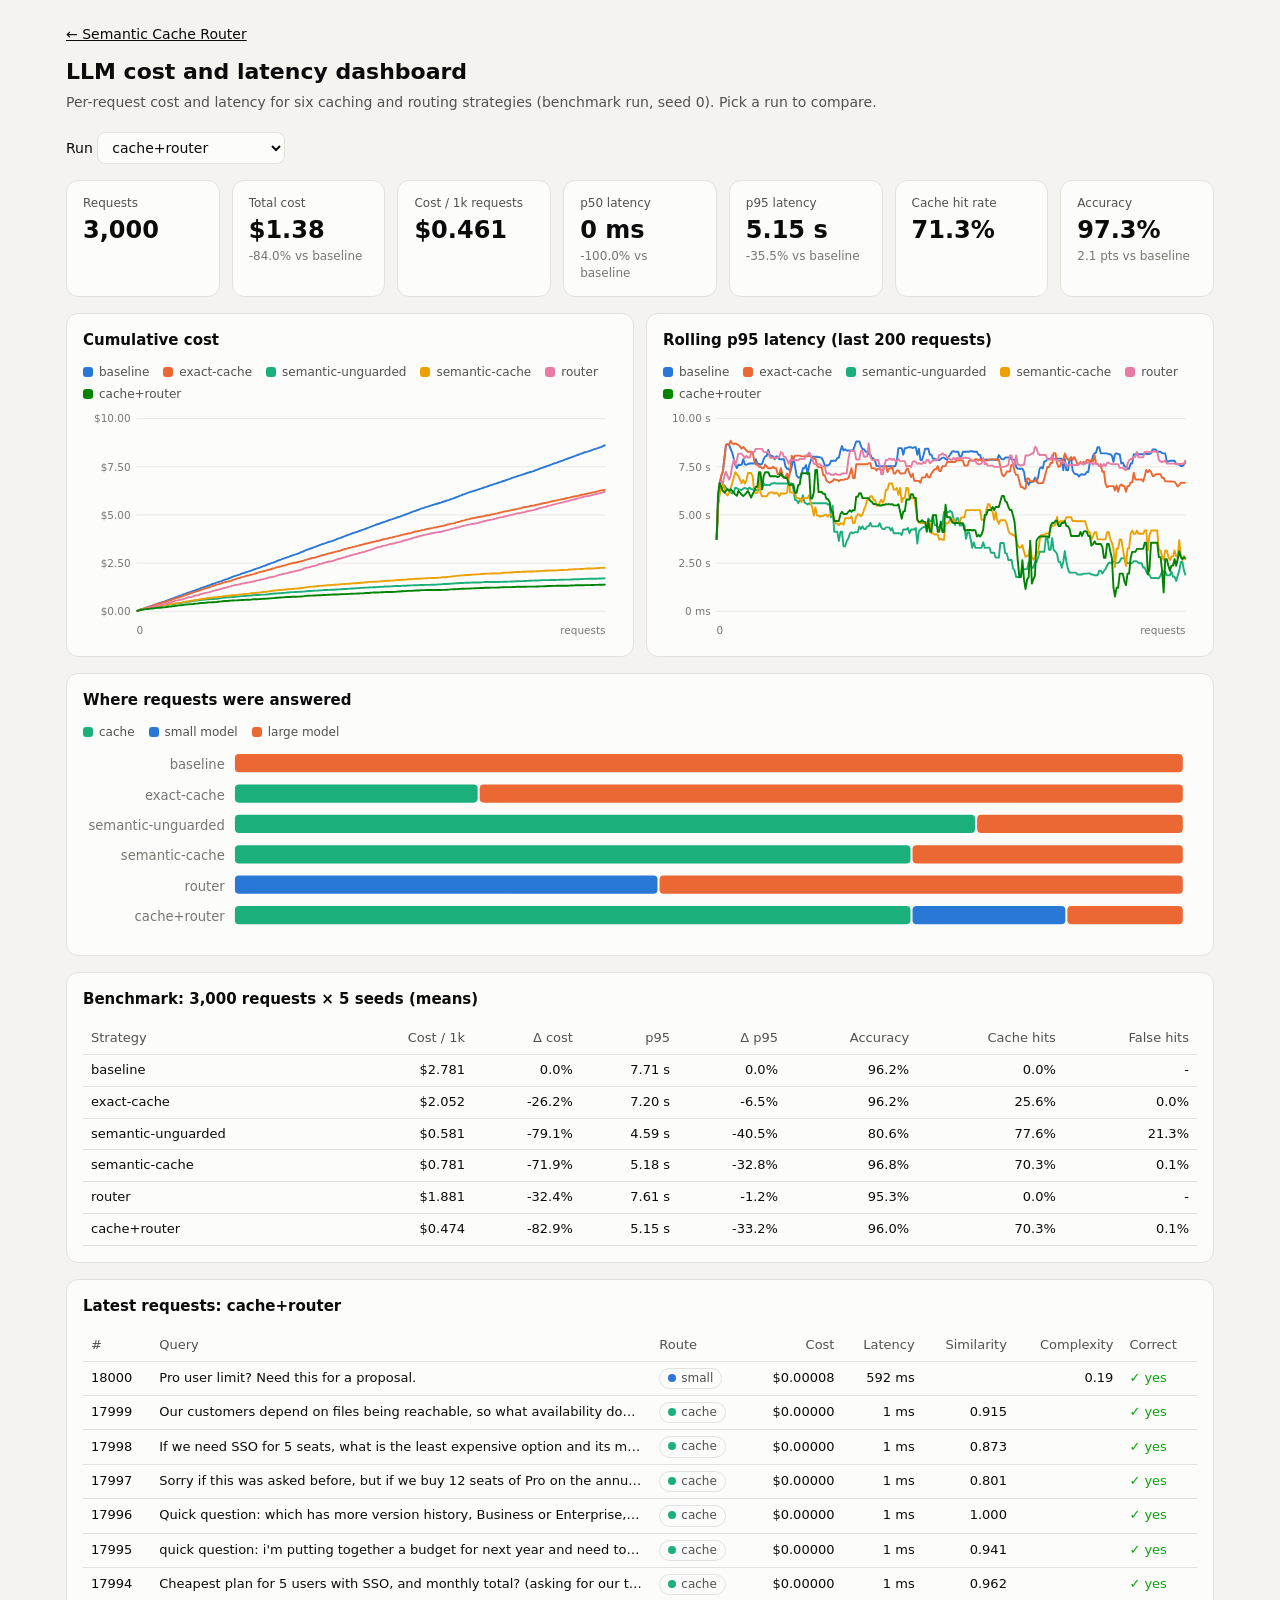
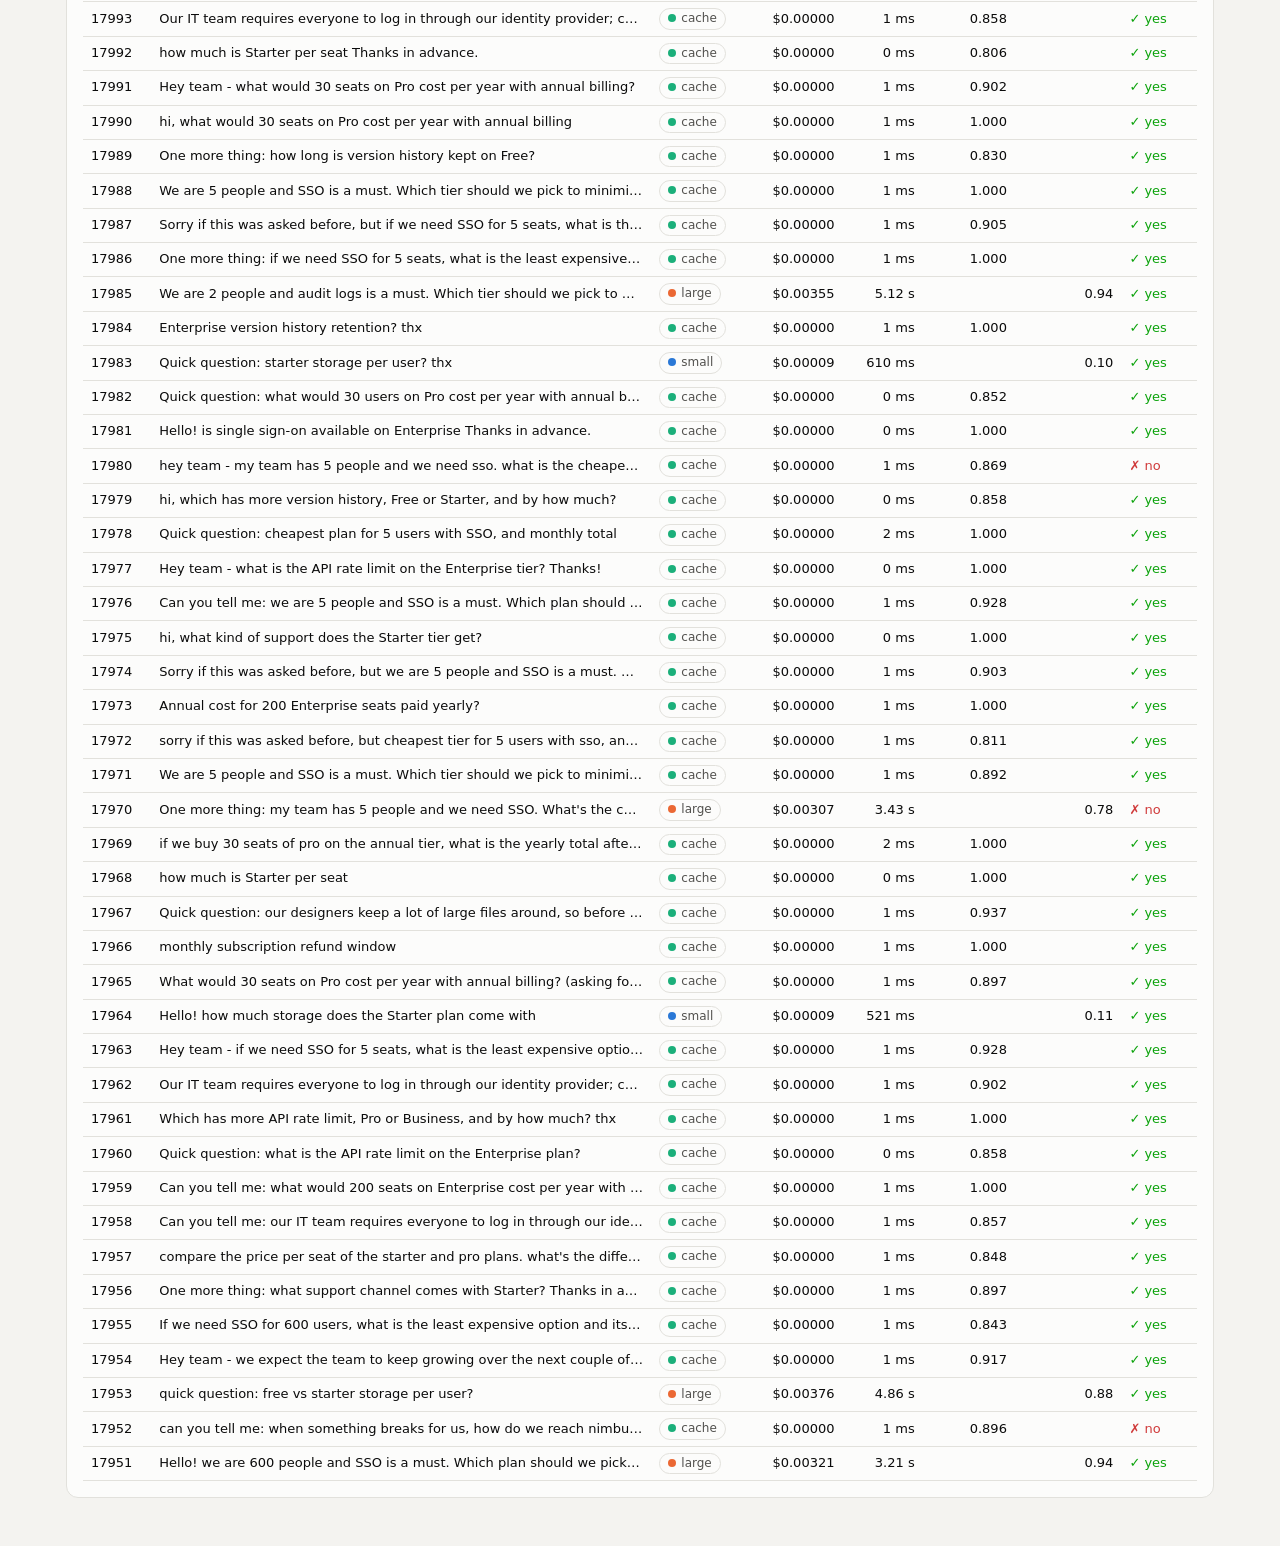
==== commit 3b24b7b2: "Give the dashboard page a descriptive heading" ====
--- a/site/dashboard.html
+++ b/site/dashboard.html
@@ -75,8 +75,8 @@
 <body>
 <main>
   <p style="margin:0 0 12px"><a href="/" style="color:inherit">← Semantic Cache Router</a></p>
-  <h1>Benchmark run (seed 0)</h1>
-  <p class="sub">Per-request cost and latency from the semantic cache and model router.</p>
+  <h1>LLM cost and latency dashboard</h1>
+  <p class="sub">Per-request cost and latency for six caching and routing strategies (benchmark run, seed 0). Pick a run to compare.</p>
   <div id="app"></div>
 </main>
 <div class="tip" id="tip"></div>
